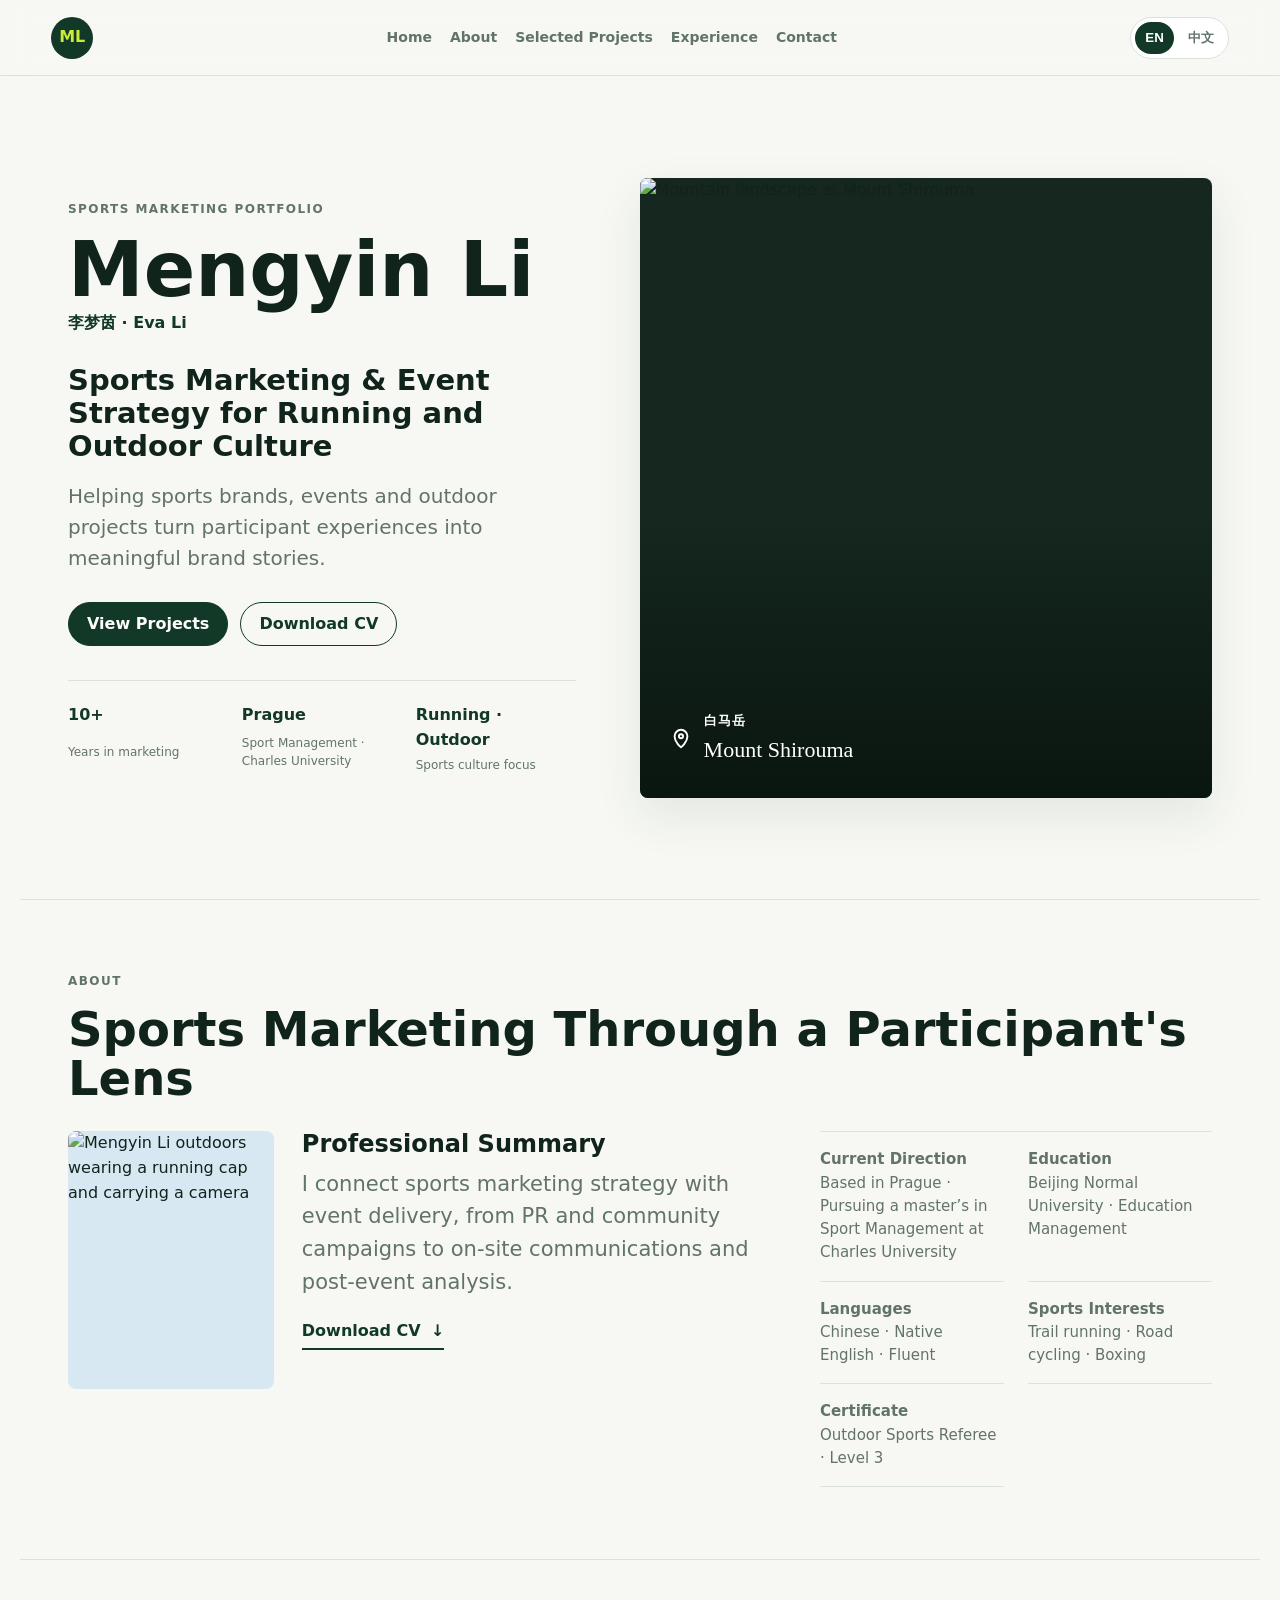
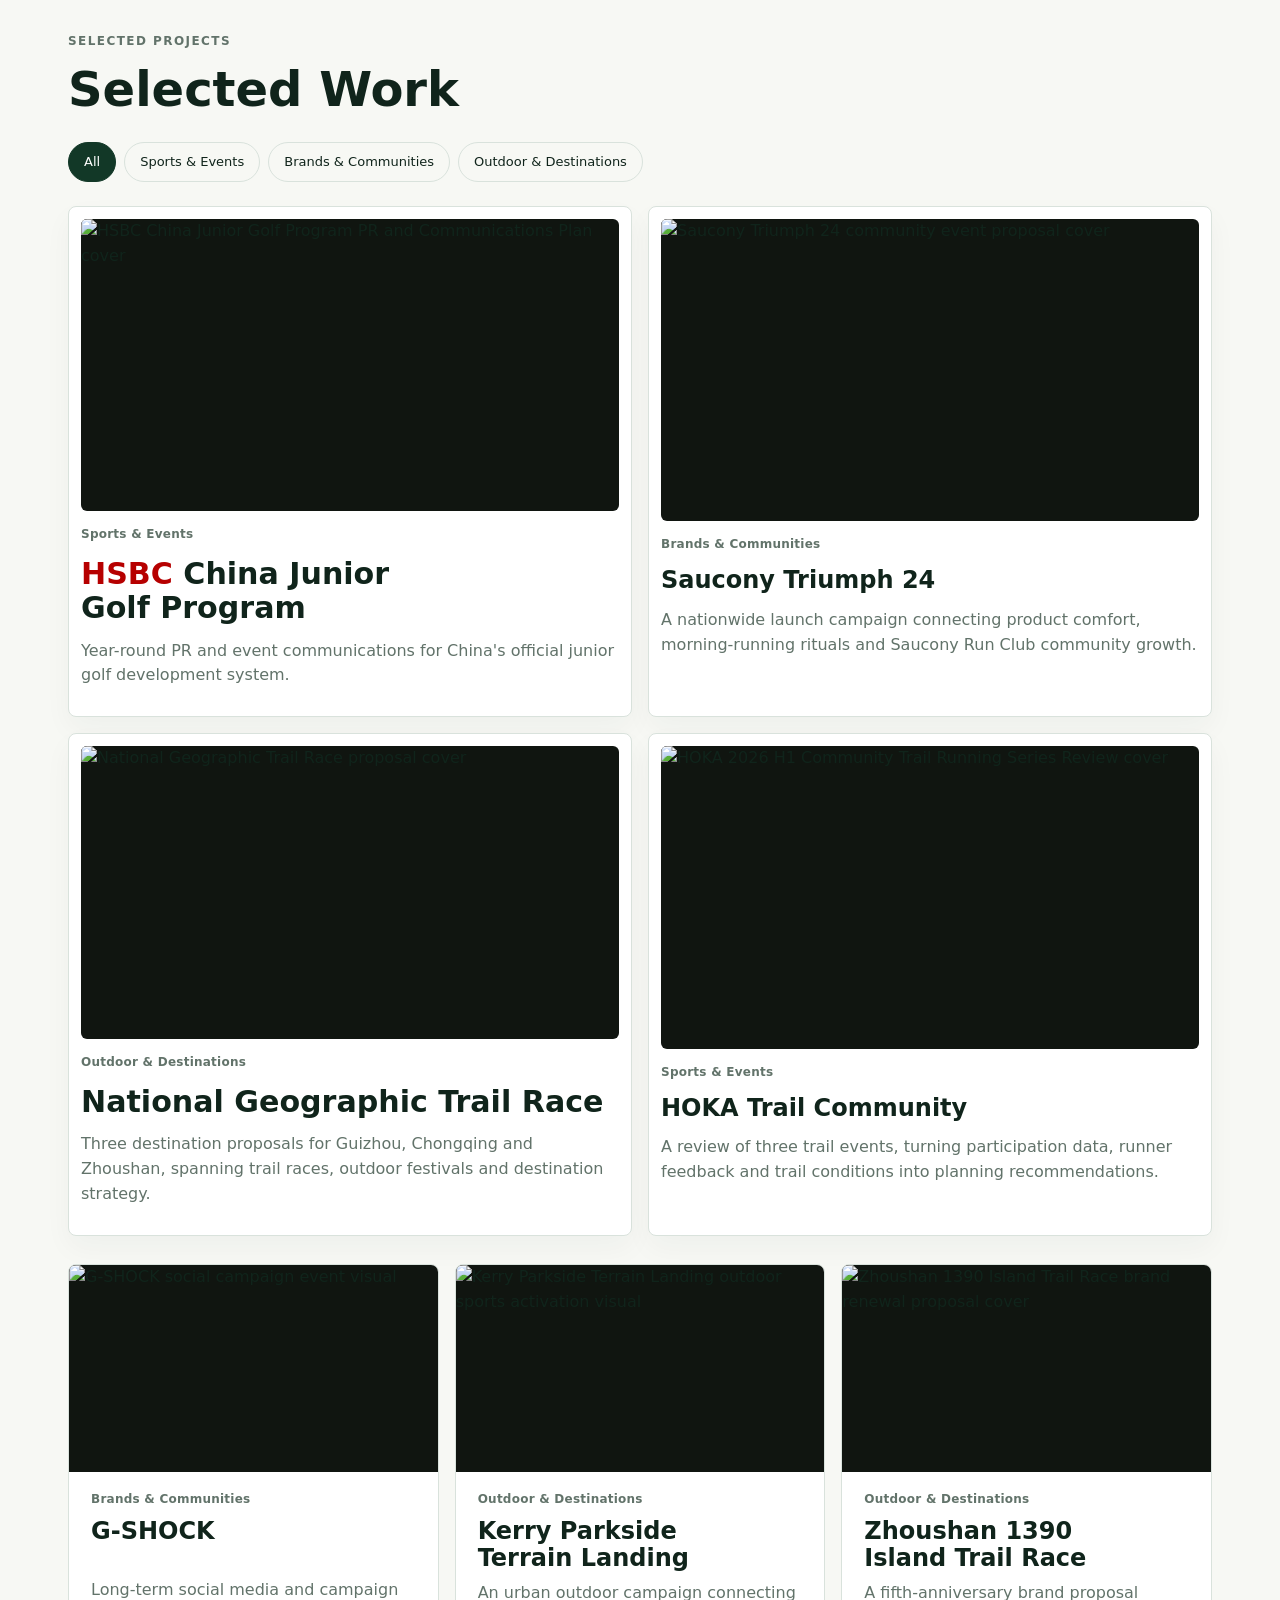
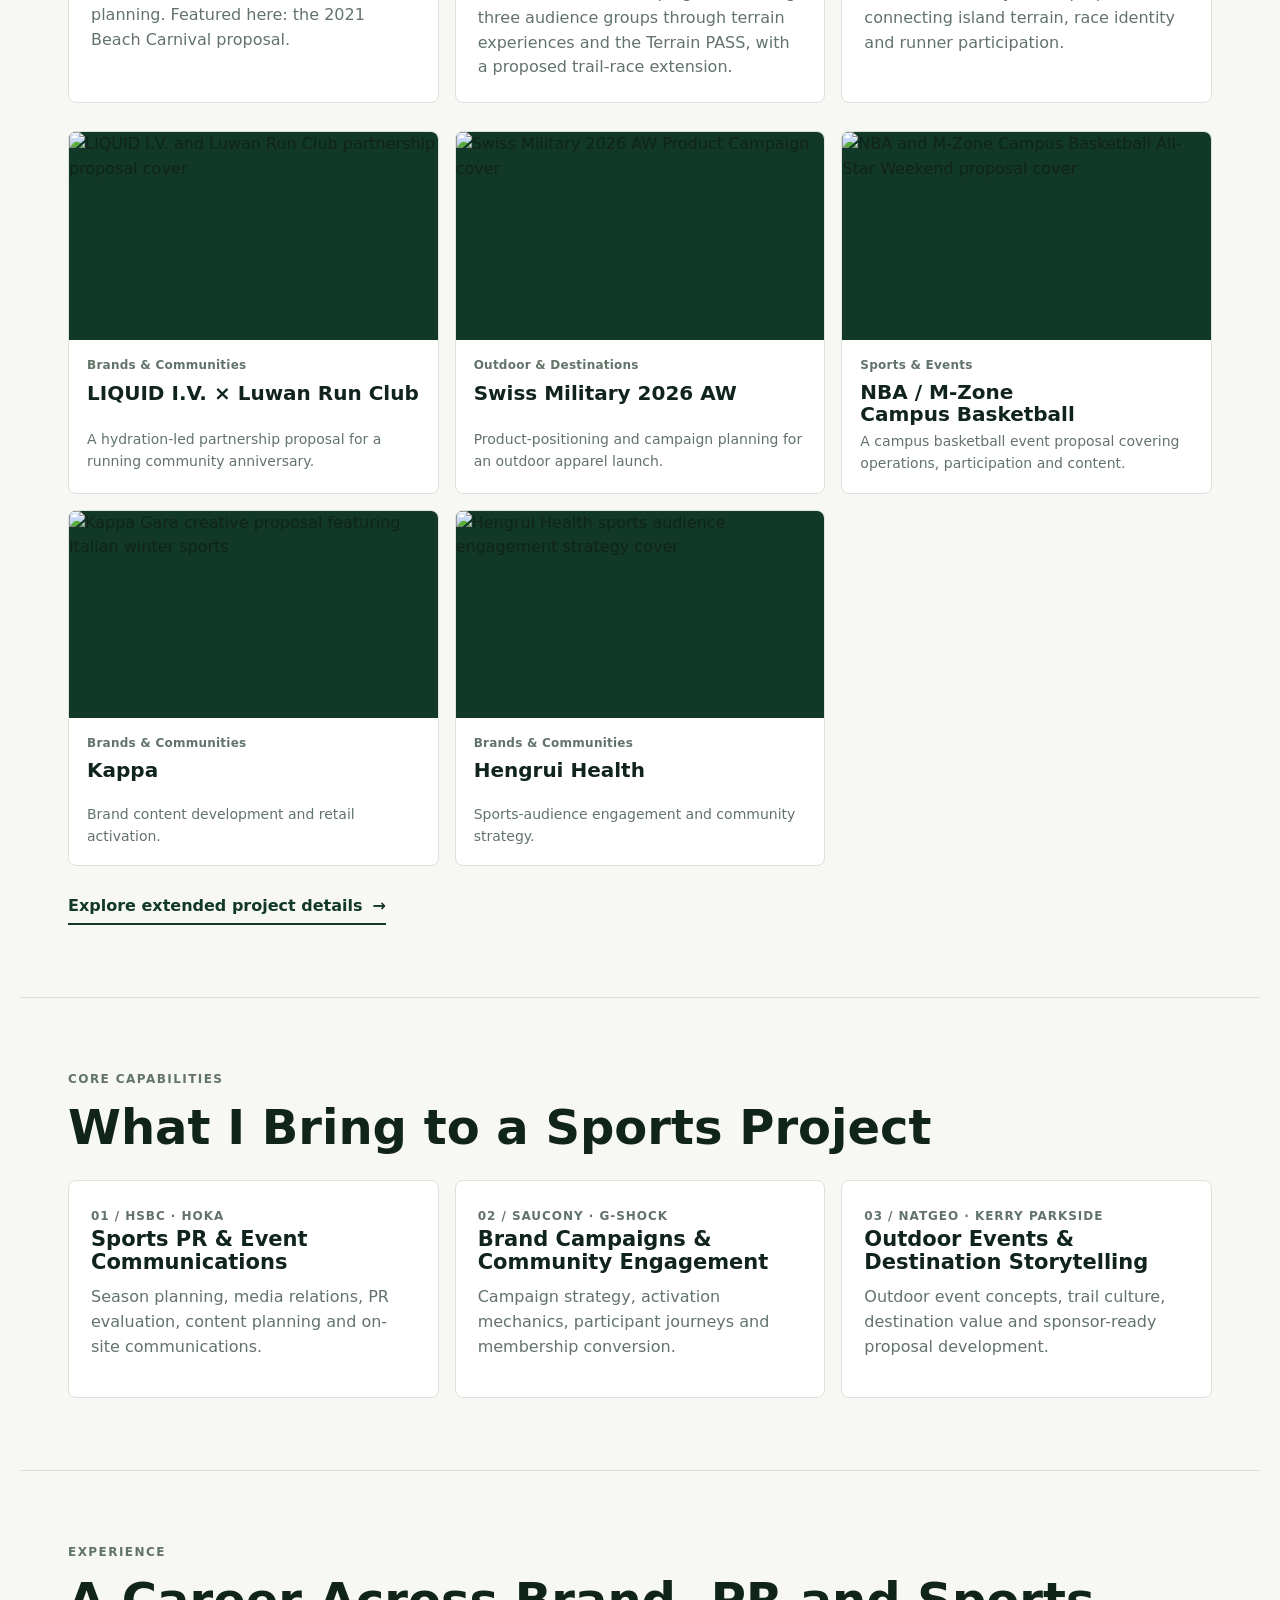
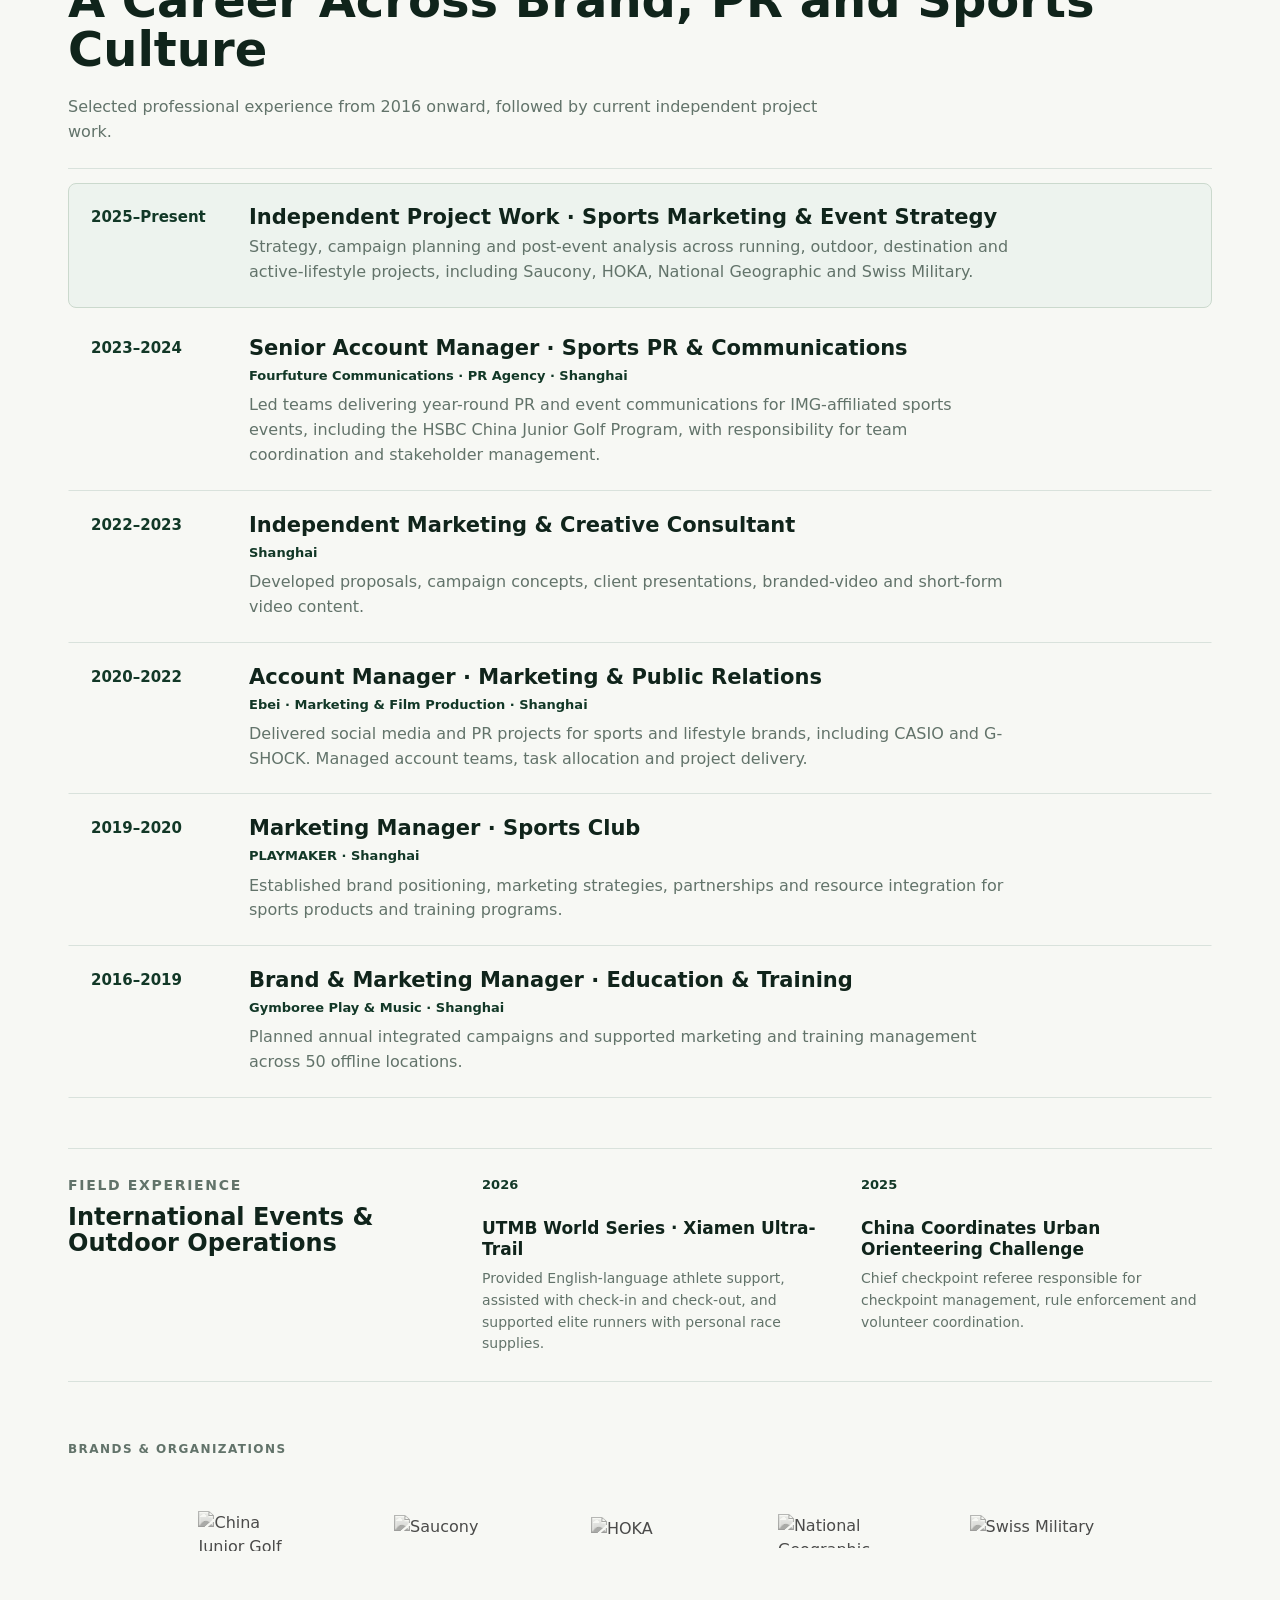
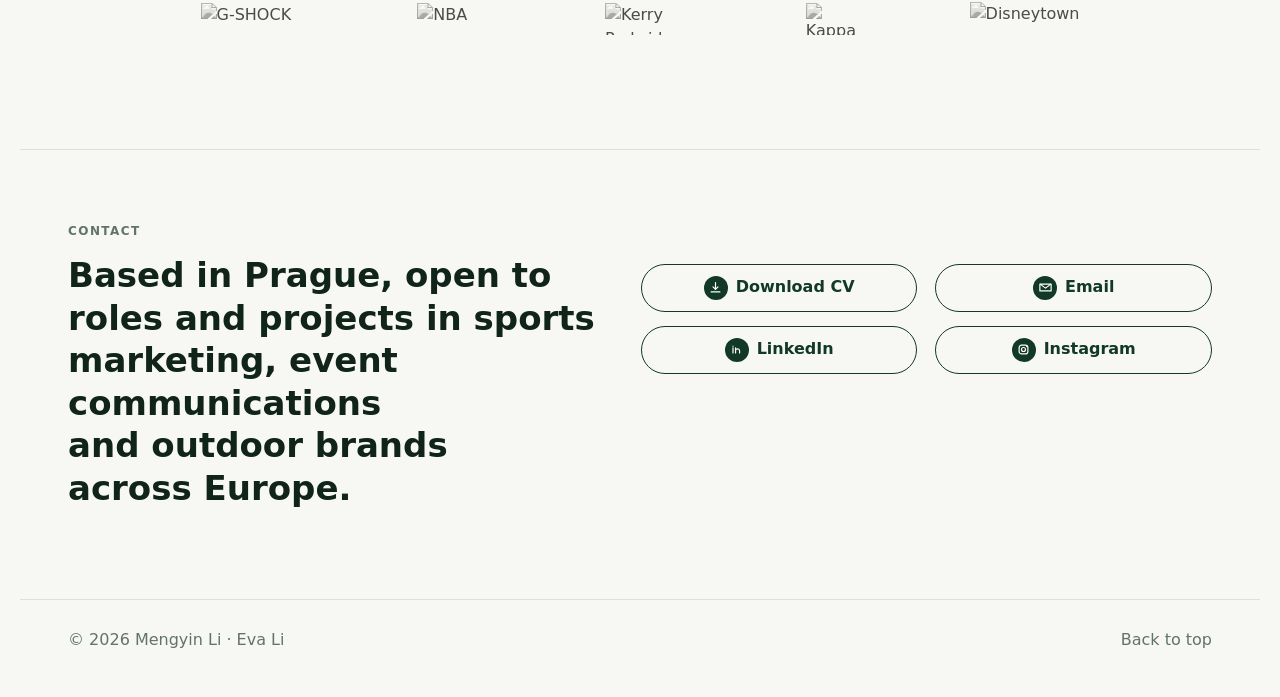
==== index.html @ e86ed414 "Unify homepage project filters and refine experience copy" ====
<!doctype html>
<html lang="en">
  <head>
    <meta charset="utf-8">
    <meta name="viewport" content="width=device-width, initial-scale=1">
    <title>Mengyin Li | Sports Marketing Portfolio</title>
    <meta name="description" content="Sports marketing and event strategy portfolio for Mengyin Li, focused on running, outdoor culture, sports PR and brand community storytelling.">
    <meta name="theme-color" content="#0e3b2c">
    <link rel="canonical" href="https://mengyin0101-coder.github.io/">
    <meta property="og:type" content="website">
    <meta property="og:title" content="Mengyin Li | Sports Marketing & Event Strategy">
    <meta property="og:description" content="Sports marketing and event strategy for running and outdoor culture.">
    <meta property="og:url" content="https://mengyin0101-coder.github.io/">
    <meta property="og:image" content="https://mengyin0101-coder.github.io/assets/images/mount-shirouma-hero.jpg">
    <meta property="og:image:alt" content="Mountain landscape from Mengyin Li's outdoor sports marketing portfolio">
    <meta name="twitter:card" content="summary_large_image">
    <meta name="twitter:title" content="Mengyin Li | Sports Marketing & Event Strategy">
    <meta name="twitter:description" content="Sports marketing and event strategy for running and outdoor culture.">
    <meta name="twitter:image" content="https://mengyin0101-coder.github.io/assets/images/mount-shirouma-hero.jpg">
    <link rel="stylesheet" href="styles.css?v=unified-projects-20261012">
  </head>
  <body>
    <header class="site-header">
      <a class="brand" href="#home" aria-label="Mengyin Li portfolio home">ML</a>
      <nav class="nav" aria-label="Primary navigation">
        <a href="#home"><span class="lang-en-only">Home</span><span class="lang-zh-only">首页</span></a>
        <a href="#about"><span class="lang-en-only">About</span><span class="lang-zh-only">关于我</span></a>
        <a href="#projects"><span class="lang-en-only">Selected Projects</span><span class="lang-zh-only">精选项目</span></a>
        <a href="#experience"><span class="lang-en-only">Experience</span><span class="lang-zh-only">职业经历</span></a>
        <a href="#contact"><span class="lang-en-only">Contact</span><span class="lang-zh-only">联系</span></a>
      </nav>
      <div class="lang-switch" aria-label="Language switch">
        <button class="lang-button is-active" type="button" data-lang="en">EN</button>
        <button class="lang-button" type="button" data-lang="zh">中文</button>
      </div>
    </header>

    <main id="home">
      <section class="hero section">
        <div class="hero-copy">
          <p class="eyebrow lang-en-only">Sports Marketing Portfolio</p>
          <p class="eyebrow lang-zh-only">体育营销作品集</p>
          <h1 class="lang-en-only">Mengyin Li</h1>
          <h1 class="lang-zh-only">李梦茵</h1>
          <p class="name-alias lang-en-only">李梦茵 · Eva Li</p>
          <p class="name-alias lang-zh-only">Eva Li</p>
          <h2 class="lang-en-only">Sports Marketing &amp; Event Strategy for Running and Outdoor Culture</h2>
          <h2 class="lang-zh-only">面向跑步与户外文化的体育营销与赛事策略</h2>
          <p class="hero-intro lang-en-only">Helping sports brands, events and outdoor projects turn participant experiences into meaningful brand stories.</p>
          <p class="hero-intro lang-zh-only">为体育品牌、赛事与户外项目，把参与体验沉淀为有共鸣的品牌故事。</p>
          <div class="hero-actions">
            <a class="button primary" href="#projects"><span class="lang-en-only">View Projects</span><span class="lang-zh-only">查看项目</span></a>
            <a class="button" href="assets/documents/Mengyin_Li_CV.pdf?v=20261012-final" download><span class="lang-en-only">Download CV</span><span class="lang-zh-only">下载 CV</span></a>
          </div>
          <div class="hero-facts" aria-label="Profile highlights">
            <span><strong>10+</strong><small class="lang-en-only">Years in marketing</small><small class="lang-zh-only">年营销传播经验</small></span>
            <span><strong class="lang-en-only">Prague</strong><strong class="lang-zh-only">布拉格</strong><small class="lang-en-only">Sport Management · Charles University</small><small class="lang-zh-only">查理大学 · 体育管理硕士在读</small></span>
            <span><strong class="lang-en-only">Running · Outdoor</strong><strong class="lang-zh-only">跑步 · 户外</strong><small class="lang-en-only">Sports culture focus</small><small class="lang-zh-only">体育文化方向</small></span>
          </div>
        </div>
        <div class="hero-visual" aria-label="Mount Shirouma outdoor landscape">
          <img fetchpriority="high" src="assets/home-optimized/mount-shirouma-hero.webp" alt="Mountain landscape at Mount Shirouma" width="812" height="742">
          <div class="visual-location">
            <span class="location-pin" aria-hidden="true"><svg viewBox="0 0 24 24"><path d="M12 21s7-5.25 7-12A7 7 0 1 0 5 9c0 6.75 7 12 7 12Z"/><circle cx="12" cy="9" r="2.25"/></svg></span>
            <div><span>白马岳</span><strong>Mount Shirouma</strong></div>
          </div>
        </div>
      </section>

      <section class="section about" id="about">
        <div class="section-heading">
          <p class="eyebrow lang-en-only">About</p>
          <p class="eyebrow lang-zh-only">关于我</p>
          <h2 class="lang-en-only">Sports Marketing Through a Participant's Lens</h2>
          <h2 class="lang-zh-only">从参与者视角理解体育营销</h2>
        </div>
        <div class="about-grid">
          <figure class="about-portrait">
            <img loading="lazy" decoding="async" src="assets/home-optimized/mengyin-li-portrait.webp" alt="Mengyin Li outdoors wearing a running cap and carrying a camera" width="600" height="900">
          </figure>
          <div class="about-summary">
            <h3 class="lang-en-only">Professional Summary</h3><h3 class="lang-zh-only">职业简介</h3>
            <p class="lang-en-only">I connect sports marketing strategy with event delivery, from PR and community campaigns to on-site communications and post-event analysis.</p>
            <p class="lang-zh-only">我长期深耕体育营销、体育公关、赛事传播与户外社群内容。工作重点是把策略思考落到真实的活动体验中，从全年传播规划、活动机制，到现场传播支持与赛后复盘。</p>
            <a class="text-link" href="assets/documents/Mengyin_Li_CV.pdf?v=20261012-final" download><span class="lang-en-only">Download CV</span><span class="lang-zh-only">下载英文 CV</span><span aria-hidden="true">↓</span></a>
          </div>
          <div class="profile-notes">
            <p><strong class="lang-en-only">Current Direction</strong><strong class="lang-zh-only">当前方向</strong><br><span class="lang-en-only">Based in Prague · Pursuing a master’s in Sport Management at Charles University</span><span class="lang-zh-only">常驻布拉格，正在查理大学攻读体育管理硕士</span></p>
            <p><strong class="lang-en-only">Education</strong><strong class="lang-zh-only">教育背景</strong><br><span class="lang-en-only">Beijing Normal University · Education Management</span><span class="lang-zh-only">北京师范大学 · 教育管理</span></p>
            <p><strong class="lang-en-only">Languages</strong><strong class="lang-zh-only">语言能力</strong><br><span class="lang-en-only">Chinese · Native<br>English · Fluent</span><span class="lang-zh-only">中文母语 · 英文流利</span></p>
            <p><strong class="lang-en-only">Sports Interests</strong><strong class="lang-zh-only">个人运动档案</strong><br><span class="lang-en-only">Trail running · Road cycling · Boxing</span><span class="lang-zh-only">越野跑 · 公路骑行 · 拳击</span></p>
            <p><strong class="lang-en-only">Certificate</strong><strong class="lang-zh-only">专业证书</strong><br><span class="lang-en-only">Outdoor Sports Referee · Level 3</span><span class="lang-zh-only">三级户外运动裁判员</span></p>
          </div>
        </div>
      </section>

      <section class="section projects" id="projects">
        <div class="section-heading">
          <p class="eyebrow lang-en-only">Selected Projects</p>
          <p class="eyebrow lang-zh-only">精选项目</p>
          <h2 class="lang-en-only">Selected Work</h2>
          <h2 class="lang-zh-only">精选案例</h2>
        </div>
        <nav class="project-filters" aria-label="Project categories"><button type="button" data-project-filter="all" aria-pressed="true"><span class="lang-en-only">All</span><span class="lang-zh-only">全部</span></button><button type="button" data-project-filter="events" aria-pressed="false"><span class="lang-en-only">Sports & Events</span><span class="lang-zh-only">体育赛事与传播</span></button><button type="button" data-project-filter="brands" aria-pressed="false"><span class="lang-en-only">Brands & Communities</span><span class="lang-zh-only">品牌活动与社群</span></button><button type="button" data-project-filter="outdoor" aria-pressed="false"><span class="lang-en-only">Outdoor & Destinations</span><span class="lang-zh-only">户外与目的地策略</span></button></nav>
<div class="project-grid">
          <a class="project-card project-featured" href="case-studies.html#hsbc" data-project-category="events">
            <img loading="lazy" decoding="async" class="project-visual" src="assets/home-optimized/hsbc-junior-golf.webp" alt="HSBC China Junior Golf Program PR and Communications Plan cover" width="1280" height="720">
            <div class="project-category"><span class="lang-en-only">Sports & Events</span><span class="lang-zh-only">体育赛事与传播</span></div>
            <h3 class="lang-en-only"><span class="hsbc-brand-name">HSBC</span> China Junior Golf Program</h3><h3 class="lang-zh-only"><span class="hsbc-brand-name">汇丰</span>青少年高尔夫发展计划</h3>
            <p class="lang-en-only">Year-round PR and event communications for China's official junior golf development system.</p>
            <p class="lang-zh-only">围绕中国官方青少年高尔夫人才培养体系的全年公关与赛事传播。</p>
          </a>
          <a class="project-card project-compact" href="case-studies.html#saucony" data-project-category="brands">
            <img loading="lazy" decoding="async" class="project-visual" src="assets/home-optimized/saucony-triumph-24.webp" alt="Saucony Triumph 24 community event proposal cover" width="1280" height="720">
            <div class="project-category"><span class="lang-en-only">Brands & Communities</span><span class="lang-zh-only">品牌活动与社群</span></div>
            <h3>Saucony Triumph 24</h3>
            <p class="lang-en-only">A nationwide launch campaign connecting product comfort, morning-running rituals and Saucony Run Club community growth.</p>
            <p class="lang-zh-only">围绕新品上市，将舒适产品利益、晨跑仪式与城市社群激活串联起来。</p>
          </a>
          <a class="project-card project-featured" href="case-studies.html#natgeo" data-project-category="outdoor">
            <img loading="lazy" decoding="async" class="project-visual" src="assets/home-optimized/natgeo-trail-race.webp" alt="National Geographic Trail Race proposal cover" width="1280" height="720">
            <div class="project-category"><span class="lang-en-only">Outdoor & Destinations</span><span class="lang-zh-only">户外与目的地策略</span></div>
            <h3><span class="lang-en-only">National Geographic Trail Race</span><span class="lang-zh-only">国家地理 · 越野赛事策划</span></h3>
            <p class="lang-en-only">Three destination proposals for Guizhou, Chongqing and Zhoushan, spanning trail races, outdoor festivals and destination strategy.</p>
            <p class="lang-zh-only">为贵州、重庆与舟山分别开发方案，涵盖越野赛事、户外生活节与目的地策略。</p>
          </a>
          <a class="project-card project-compact" href="case-studies.html#hoka" data-project-category="events">
            <img loading="lazy" decoding="async" class="project-visual" src="assets/home-optimized/hoka-trail-community.webp" alt="HOKA 2026 H1 Community Trail Running Series Review cover" width="1280" height="720">
            <div class="project-category"><span class="lang-en-only">Sports & Events</span><span class="lang-zh-only">体育赛事与传播</span></div>
            <h3>HOKA Trail Community</h3>
            <p class="lang-en-only">A review of three trail events, turning participation data, runner feedback and trail conditions into planning recommendations.</p>
            <p class="lang-zh-only">三站越野跑系列复盘，将数据、跑者反馈与真实赛道体验转化为可执行的品牌洞察。</p>
          </a>
        </div>
      <div class="snapshot-grid">
          <a class="snapshot-card" href="project-snapshots.html#gshock" data-project-category="brands">
            <img loading="lazy" decoding="async" class="snapshot-visual" src="assets/home-optimized/gshock-social-campaign.webp" alt="G-SHOCK social campaign event visual" width="1280" height="720">
            <div class="project-category"><span class="lang-en-only">Brands & Communities</span><span class="lang-zh-only">品牌活动与社群</span></div>
            <h3>G-SHOCK</h3>
            <p class="lang-en-only">Long-term social media and campaign planning. Featured here: the 2021 Beach Carnival proposal.</p>
            <p class="lang-zh-only">长期负责社媒运营与品牌活动策划；精选展示 2021 年「制燥浪潮」沙滩嘉年华方案。</p>
          </a>
          <a class="snapshot-card" href="project-snapshots.html#kerry" data-project-category="outdoor">
            <img loading="lazy" decoding="async" class="snapshot-visual" src="assets/home-optimized/kerry-parkside-terrain-landing.webp" alt="Kerry Parkside Terrain Landing outdoor sports activation visual" width="1280" height="720">
            <div class="project-category"><span class="lang-en-only">Outdoor & Destinations</span><span class="lang-zh-only">户外与目的地策略</span></div>
            <h3>Kerry Parkside Terrain Landing</h3>
            <p class="lang-en-only">An urban outdoor campaign connecting three audience groups through terrain experiences and the Terrain PASS, with a proposed trail-race extension.</p>
            <p class="lang-zh-only">以大众、专业、亲子三条路线，串联地形体验、满电 PASS 与真实越野赛事延伸的城市户外活动策划。</p>
          </a>
          <a class="snapshot-card" href="project-snapshots.html#zhoushan" data-project-category="outdoor">
            <img loading="lazy" decoding="async" class="snapshot-visual" src="assets/home-optimized/zhoushan-1390-brand-renewal.webp" alt="Zhoushan 1390 Island Trail Race brand renewal proposal cover" width="1280" height="720">
            <div class="project-category"><span class="lang-en-only">Outdoor & Destinations</span><span class="lang-zh-only">户外与目的地策略</span></div>
            <h3><span class="lang-en-only">Zhoushan 1390 Island Trail Race</span><span class="lang-zh-only">舟山 1390 海岛越野赛</span></h3>
            <p class="lang-en-only">A fifth-anniversary brand proposal connecting island terrain, race identity and runner participation.</p>
            <p class="lang-zh-only">以五周年为契机，连接海岛地形、赛事身份与更具辨识度的跑者体验。</p>
          </a>
        </div>

        <div class="snapshot-list" aria-label="Additional project list">
          <a class="snapshot-list-card" href="project-snapshots.html#liquid" data-project-category="brands">
            <div class="snapshot-list-cover"><img loading="lazy" decoding="async" src="assets/home-optimized/liquid-iv-luwan-run-club.webp" alt="LIQUID I.V. and Luwan Run Club partnership proposal cover" width="1280" height="720"></div>
            <div class="snapshot-list-content">
              <div class="project-category"><span class="lang-en-only">Brands & Communities</span><span class="lang-zh-only">品牌活动与社群</span></div>
            <h3>LIQUID I.V. × Luwan Run Club</h3>
              <p class="lang-en-only">A hydration-led partnership proposal for a running community anniversary.</p><p class="lang-zh-only">围绕跑团周年节点的补水品牌合作提案。</p>
            </div>
          </a>
          <a class="snapshot-list-card" href="project-snapshots.html#swiss" data-project-category="outdoor">
            <div class="snapshot-list-cover"><img loading="lazy" decoding="async" src="assets/home-optimized/swiss-military-2026-aw.webp" alt="Swiss Military 2026 AW Product Campaign cover" width="1280" height="720"></div>
            <div class="snapshot-list-content">
              <div class="project-category"><span class="lang-en-only">Outdoor & Destinations</span><span class="lang-zh-only">户外与目的地策略</span></div>
            <h3>Swiss Military 2026 AW</h3>
              <p class="lang-en-only">Product-positioning and campaign planning for an outdoor apparel launch.</p><p class="lang-zh-only">围绕户外服装新品的产品定位与 campaign 策划。</p>
            </div>
          </a>
          <a class="snapshot-list-card snapshot-list-card--nba" href="project-snapshots.html#nba" data-project-category="events">
            <div class="snapshot-list-cover">
              <img loading="lazy" decoding="async" src="assets/home-optimized/nba-mzone-campus.webp" alt="NBA and M-Zone Campus Basketball All-Star Weekend proposal cover" width="1280" height="720">
            </div>
            <div class="snapshot-list-content">
              <div class="project-category"><span class="lang-en-only">Sports & Events</span><span class="lang-zh-only">体育赛事与传播</span></div>
            <h3>NBA / M-Zone Campus Basketball</h3>
              <p class="lang-en-only">A campus basketball event proposal covering operations, participation and content.</p><p class="lang-zh-only">面向年轻人群的篮球 IP 活动运营方案。</p>
            </div>
          </a>
          <a class="snapshot-list-card snapshot-list-card--kappa" href="project-snapshots.html#kappa" data-project-category="brands">
            <div class="snapshot-list-cover">
              <img loading="lazy" decoding="async" src="assets/home-optimized/kappa-gara.webp" alt="Kappa Gara creative proposal featuring Italian winter sports" width="1280" height="720">
            </div>
            <div class="snapshot-list-content">
              <div class="project-category"><span class="lang-en-only">Brands & Communities</span><span class="lang-zh-only">品牌活动与社群</span></div>
            <h3>Kappa</h3>
              <p class="lang-en-only">Brand content development and retail activation.</p><p class="lang-zh-only">品牌内容与零售激活</p>
            </div>
          </a>
          <a class="snapshot-list-card snapshot-list-card--hengrui" href="project-snapshots.html#hengrui" data-project-category="brands">
            <div class="snapshot-list-cover"><img loading="lazy" decoding="async" src="assets/home-optimized/hengrui-sports-audience-strategy.webp" alt="Hengrui Health sports audience engagement strategy cover" width="1280" height="720"></div>
            <div class="snapshot-list-content">
              <div class="project-category"><span class="lang-en-only">Brands & Communities</span><span class="lang-zh-only">品牌活动与社群</span></div>
            <h3>Hengrui Health</h3>
              <p class="lang-en-only">Sports-audience engagement and community strategy.</p><p class="lang-zh-only">运动人群与社群运营策略</p>
            </div>
          </a>
        </div>
        <a class="text-link supporting-link" href="project-snapshots.html"><span class="lang-en-only">Explore extended project details</span><span class="lang-zh-only">查看延展项目详情</span><span aria-hidden="true">→</span></a>
      </section>

      <section class="section focus">
        <div class="section-heading compact-heading">
          <p class="eyebrow lang-en-only">Core Capabilities</p>
          <p class="eyebrow lang-zh-only">核心能力</p>
          <h2 class="lang-en-only">What I Bring to a Sports Project</h2>
          <h2 class="lang-zh-only">我能为体育项目贡献什么</h2>
        </div>
        <div class="focus-grid">
          <article>
            <span>01 / HSBC · HOKA</span>
            <h3 class="lang-en-only">Sports PR &amp; Event Communications</h3>
            <h3 class="lang-zh-only">体育公关与赛事传播</h3>
            <p class="lang-en-only">Season planning, media relations, PR evaluation, content planning and on-site communications.</p>
            <p class="lang-zh-only">赛季传播规划、媒体关系、传播复盘、内容策划与赛事现场传播。</p>
          </article>
          <article>
            <span>02 / SAUCONY · G-SHOCK</span>
            <h3 class="lang-en-only">Brand Campaigns &amp; Community Engagement</h3>
            <h3 class="lang-zh-only">品牌活动与社群激活</h3>
            <p class="lang-en-only">Campaign strategy, activation mechanics, participant journeys and membership conversion.</p>
            <p class="lang-zh-only">品牌活动逻辑、参与机制、用户旅程与会员转化。</p>
          </article>
          <article>
            <span>03 / NATGEO · KERRY PARKSIDE</span>
            <h3 class="lang-en-only">Outdoor Events &amp; Destination Storytelling</h3>
            <h3 class="lang-zh-only">户外活动与目的地叙事</h3>
            <p class="lang-en-only">Outdoor event concepts, trail culture, destination value and sponsor-ready proposal development.</p>
            <p class="lang-zh-only">户外活动概念、越野文化、目的地价值和赞助商提案逻辑。</p>
          </article>
        </div>
      </section>



      <section class="section experience" id="experience">
        <div class="section-heading">
          <p class="eyebrow lang-en-only">Experience</p>
          <p class="eyebrow lang-zh-only">职业经历</p>
          <h2 class="lang-en-only">A Career Across Brand, PR and Sports Culture</h2>
          <h2 class="lang-zh-only">横跨品牌、公关与体育文化的职业路径</h2>
        </div>
        <p class="timeline-note lang-en-only">Selected professional experience from 2016 onward, followed by current independent project work.</p>
        <p class="timeline-note lang-zh-only">以下为 2016 年以来的主要职业经历，以及目前持续开展的独立项目工作。</p>
        <div class="timeline">
          <article class="timeline-current"><time>2025–Present</time><div><h3 class="lang-en-only">Independent Project Work · Sports Marketing &amp; Event Strategy</h3><h3 class="lang-zh-only">独立项目 · 体育营销与赛事策略</h3><p class="lang-en-only">Strategy, campaign planning and post-event analysis across running, outdoor, destination and active-lifestyle projects, including Saucony, HOKA, National Geographic and Swiss Military.</p><p class="lang-zh-only">为跑步、户外、目的地与健康运动项目提供策略、品牌活动策划与复盘分析，合作项目包括 Saucony、HOKA、National Geographic 与 Swiss Military。</p></div></article>
          <article><time>2023–2024</time><div><h3 class="lang-en-only">Senior Account Manager · Sports PR &amp; Communications</h3><h3 class="lang-zh-only">高级客户经理 · 体育公关与传播</h3><p class="company-line">Fourfuture Communications · PR Agency · Shanghai</p><p class="lang-en-only">Led teams delivering year-round PR and event communications for IMG-affiliated sports events, including the HSBC China Junior Golf Program, with responsibility for team coordination and stakeholder management.</p><p class="lang-zh-only">带领团队统筹 IMG 相关体育赛事的全年公关与赛事传播，包括汇丰中国青少年高尔夫项目，并协调任务分工、客户、媒体及赛事合作方。</p></div></article>
          <article><time>2022–2023</time><div><h3 class="lang-en-only">Independent Marketing &amp; Creative Consultant</h3><h3 class="lang-zh-only">独立营销与创意顾问</h3><p class="company-line">Shanghai</p><p class="lang-en-only">Developed proposals, campaign concepts, client presentations, branded-video and short-form video content.</p><p class="lang-zh-only">负责提案开发、campaign 策划、客户演示及品牌视频与短视频内容制作。</p></div></article>
          <article><time>2020–2022</time><div><h3 class="lang-en-only">Account Manager · Marketing &amp; Public Relations</h3><h3 class="lang-zh-only">客户经理 · 市场营销与公共关系</h3><p class="company-line">Ebei · Marketing &amp; Film Production · Shanghai</p><p class="lang-en-only">Delivered social media and PR projects for sports and lifestyle brands, including CASIO and G-SHOCK. Managed account teams, task allocation and project delivery.</p><p class="lang-zh-only">负责 CASIO、G-SHOCK 等体育及生活方式品牌的社交媒体与公关项目；管理客户服务团队、任务分配及项目交付。</p></div></article>
          <article><time>2019–2020</time><div><h3 class="lang-en-only">Marketing Manager · Sports Club</h3><h3 class="lang-zh-only">市场经理 · 运动俱乐部</h3><p class="company-line">PLAYMAKER · Shanghai</p><p class="lang-en-only">Established brand positioning, marketing strategies, partnerships and resource integration for sports products and training programs.</p><p class="lang-zh-only">负责运动产品与培训项目的品牌定位、营销策略、合作伙伴和资源整合。</p></div></article>
          <article><time>2016–2019</time><div><h3 class="lang-en-only">Brand &amp; Marketing Manager · Education &amp; Training</h3><h3 class="lang-zh-only">品牌与市场经理 · 教育培训</h3><p class="company-line">Gymboree Play &amp; Music · Shanghai</p><p class="lang-en-only">Planned annual integrated campaigns and supported marketing and training management across 50 offline locations.</p><p class="lang-zh-only">负责年度整合营销 campaign，并为 50 家线下门店提供市场与培训管理支持。</p></div></article>
        </div>
        <div class="field-experience">
          <div class="field-heading"><p class="eyebrow lang-en-only">Field Experience</p><p class="eyebrow lang-zh-only">赛事现场经历</p><h3 class="lang-en-only">International Events &amp; Outdoor Operations</h3><h3 class="lang-zh-only">国际赛事与户外执行</h3></div>
          <article><time>2026</time><h4>UTMB World Series · Xiamen Ultra-Trail</h4><p class="lang-en-only">Provided English-language athlete support, assisted with check-in and check-out, and supported elite runners with personal race supplies.</p><p class="lang-zh-only">担任英文志愿者及运动员服务支持，协助国际运动员签到、离场及精英跑者个人补给。</p></article>
          <article><time>2025</time><h4>China Coordinates Urban Orienteering Challenge</h4><p class="lang-en-only">Chief checkpoint referee responsible for checkpoint management, rule enforcement and volunteer coordination.</p><p class="lang-zh-only">担任主检查点裁判，负责点位管理、规则执行与志愿者协调。</p></article>
        </div>
        <div class="brand-heading">
          <p class="eyebrow lang-en-only">Brands &amp; Organizations</p>
          <p class="eyebrow lang-zh-only">服务过的品牌与组织</p>
        </div>
        <div class="brand-wall" aria-label="Brand list">
          <figure class="logo-program"><img loading="lazy" decoding="async" src="assets/logos/hsbc-junior-golf.png" alt="China Junior Golf Program and HSBC" width="314" height="131"></figure>
          <figure><img loading="lazy" decoding="async" src="assets/logos/saucony.png" alt="Saucony" width="359" height="117"></figure>
          <figure class="logo-hoka"><img loading="lazy" decoding="async" src="assets/logos/hoka-transparent.png" alt="HOKA" width="743" height="212"></figure>
          <figure class="logo-wide"><img loading="lazy" decoding="async" src="assets/logos/natgeo-whitebg.png" alt="National Geographic" width="454" height="131"></figure>
          <figure><img loading="lazy" decoding="async" src="assets/logos/swiss-military.webp" alt="Swiss Military" width="2064" height="425"></figure>
          <figure><img loading="lazy" decoding="async" src="assets/logos/gshock.png" alt="G-SHOCK" width="579" height="96"></figure>
          <figure><img loading="lazy" decoding="async" src="assets/home-optimized/nba.webp" alt="NBA" width="1280" height="789"></figure>
          <figure><img loading="lazy" decoding="async" src="assets/logos/kerry-parkside-cropped.png" alt="Kerry Parkside" width="385" height="176"></figure>
          <figure><img loading="lazy" decoding="async" src="assets/logos/kappa-transparent.png" alt="Kappa" width="490" height="253"></figure>
          <figure class="logo-wide"><img loading="lazy" decoding="async" src="assets/logos/disneytown-cropped.png" alt="Disneytown" width="518" height="136"></figure>
        </div>
      </section>

      <section class="section contact" id="contact">
        <div>
          <p class="eyebrow lang-en-only">Contact</p>
          <p class="eyebrow lang-zh-only">联系</p>
          <h2 class="lang-en-only">Based in Prague, open to roles and projects in sports marketing, event communications and outdoor brands across Europe.</h2>
          <h2 class="lang-zh-only">常驻布拉格，期待欧洲体育营销、赛事传播与户外品牌领域的工作及项目合作。</h2>
        </div>
        <div class="contact-links">
          <a href="assets/documents/Mengyin_Li_CV.pdf?v=20261012-final" download aria-label="Download Mengyin Li CV">
            <span class="contact-icon" aria-hidden="true"><svg viewBox="0 0 24 24"><path d="M12 4v11m-4-4 4 4 4-4M5 19h14"/></svg></span><span class="lang-en-only">Download CV</span><span class="lang-zh-only">下载 CV</span>
          </a>
          <a href="mailto:mengyin0101@gmail.com" aria-label="Email Mengyin Li">
            <span class="contact-icon" aria-hidden="true"><svg viewBox="0 0 24 24"><path d="M3 6.5h18v11H3z"/><path d="m4 7 8 6 8-6"/></svg></span><span>Email</span>
          </a>
          <a href="https://www.linkedin.com/in/mengyin-li-729029106/" target="_blank" rel="noopener noreferrer" aria-label="Mengyin Li on LinkedIn">
            <span class="contact-icon" aria-hidden="true"><svg viewBox="0 0 24 24"><path d="M6.4 9.2v8.4M6.4 6.5v.1M10.5 17.6V9.2m0 3.7c.6-2.5 6.4-3 6.4 1v3.7"/></svg></span><span>LinkedIn</span>
          </a>
          <a href="https://www.instagram.com/evalievalievali/" target="_blank" rel="noopener noreferrer" aria-label="Eva Li on Instagram">
            <span class="contact-icon" aria-hidden="true"><svg viewBox="0 0 24 24"><rect x="5" y="5" width="14" height="14" rx="4"/><circle cx="12" cy="12" r="3.2"/><path d="M16.8 7.3h.01"/></svg></span><span>Instagram</span>
          </a>
        </div>
      </section>
    </main>

    <footer class="site-footer">
      <p>© <span id="year"></span> Mengyin Li · Eva Li</p>
      <a href="#home"><span class="lang-en-only">Back to top</span><span class="lang-zh-only">返回顶部</span></a>
    </footer>
    <script src="script.js?v=unified-projects-20261012"></script>
  </body>
</html>
---- styles.css ----
:root {
  --bg: #f7f8f4;
  --panel: #ffffff;
  --ink: #10241b;
  --muted: #62736a;
  --line: #d9e2dc;
  --green: #123827;
  --lime: #c9ec38;
  --yellow: #f5d629;
  --red: #d71920;
  --shadow: 0 18px 48px rgba(18, 56, 39, 0.09);
}

* {
  box-sizing: border-box;
}

/* Anchor navigation should land directly, without sweeping through long galleries. */
html {
  scroll-behavior: auto;
}

body {
  margin: 0;
  background: var(--bg);
  color: var(--ink);
  font-family: Inter, ui-sans-serif, system-ui, -apple-system, BlinkMacSystemFont, "Segoe UI", sans-serif;
  line-height: 1.55;
}

a {
  color: inherit;
  text-decoration: none;
}

img {
  max-width: 100%;
  height: auto;
}

.lang-zh-only {
  display: none;
}

body.is-zh .lang-en-only {
  display: none;
}

body.is-zh .lang-zh-only {
  display: revert;
}

.site-header {
  position: sticky;
  top: 0;
  z-index: 10;
  display: grid;
  grid-template-columns: auto 1fr auto;
  gap: 24px;
  align-items: center;
  min-height: 76px;
  padding: 16px clamp(18px, 4vw, 54px);
  border-bottom: 1px solid var(--line);
  background: color-mix(in srgb, var(--bg) 88%, transparent);
  backdrop-filter: blur(14px);
}

.brand {
  display: grid;
  width: 42px;
  height: 42px;
  place-items: center;
  border-radius: 50%;
  background: var(--green);
  color: var(--lime);
  font-weight: 900;
}

.nav {
  display: flex;
  gap: 18px;
  justify-content: center;
  color: var(--muted);
  font-size: 14px;
  font-weight: 760;
}

.nav a:hover {
  color: var(--green);
}

.lang-switch {
  display: flex;
  gap: 4px;
  padding: 4px;
  border: 1px solid var(--line);
  border-radius: 999px;
  background: var(--panel);
}

.lang-button {
  border: 0;
  border-radius: 999px;
  padding: 7px 10px;
  background: transparent;
  color: var(--muted);
  cursor: pointer;
  font-weight: 800;
}

.lang-button.is-active {
  background: var(--green);
  color: white;
}

.section {
  max-width: 1240px;
  margin: 0 auto;
  padding: 72px clamp(18px, 4vw, 48px);
  border-bottom: 1px solid var(--line);
}

.eyebrow {
  margin: 0 0 14px;
  color: var(--muted);
  font-size: 12px;
  font-weight: 860;
  letter-spacing: 0.12em;
  text-transform: uppercase;
}

h1,
h2,
h3,
p {
  margin-top: 0;
}

h1 {
  margin-bottom: 4px;
  font-size: 76px;
  line-height: 0.98;
  letter-spacing: 0;
}

h2 {
  margin-bottom: 18px;
  font-size: 48px;
  line-height: 1.03;
  letter-spacing: 0;
  text-wrap: pretty;
}

h3 {
  margin-bottom: 10px;
  font-size: 24px;
  line-height: 1.1;
}

p {
  color: var(--muted);
}

.hero {
  display: grid;
  grid-template-columns: minmax(0, 0.94fr) minmax(430px, 1.06fr);
  gap: 64px;
  align-items: center;
  min-height: calc(100svh - 76px);
}

.name-alias {
  margin-bottom: 28px;
  color: var(--green);
  font-weight: 820;
}

.hero h2 {
  max-width: 620px;
  font-size: 29px;
  line-height: 1.14;
  text-wrap: pretty;
}

.hero-intro {
  max-width: 590px;
  font-size: 20px;
  line-height: 1.55;
}

.hero-actions,
.contact-links {
  display: flex;
  flex-wrap: wrap;
  gap: 12px;
  margin-top: 28px;
}

.button,
.contact-links a {
  display: inline-flex;
  min-height: 44px;
  align-items: center;
  border: 1px solid var(--green);
  border-radius: 999px;
  padding: 0 18px;
  color: var(--green);
  font-weight: 840;
}

.button.primary,
.contact-links a:hover {
  background: var(--green);
  color: white;
}

.contact-icon {
  display: inline-grid;
  width: 24px;
  height: 24px;
  margin-right: 8px;
  place-items: center;
  border-radius: 50%;
  background: var(--green);
  color: white;
  font-size: 12px;
  font-weight: 900;
}

.contact-icon svg {
  width: 15px;
  height: 15px;
  fill: none;
  stroke: currentColor;
  stroke-width: 1.9;
  stroke-linecap: round;
  stroke-linejoin: round;
}

.contact-links a:hover .contact-icon {
  background: white;
  color: var(--green);
}

.hero-visual {
  position: relative;
  min-height: 620px;
  overflow: hidden;
  border-radius: 8px;
  background: #15271e;
  box-shadow: var(--shadow);
}

.hero-visual::after {
  content: "";
  position: absolute;
  inset: 0;
  background: linear-gradient(180deg, transparent 55%, rgba(4, 14, 9, 0.68));
}

.hero-visual img {
  position: absolute;
  inset: 0;
  width: 100%;
  height: 100%;
  object-fit: cover;
  object-position: center center;
}

.visual-location {
  position: absolute;
  left: 30px;
  bottom: 30px;
  display: flex;
  align-items: center;
  gap: 12px;
  color: white;
  z-index: 1;
}

.location-pin {
  display: grid;
  place-items: center;
  width: 22px;
  height: 22px;
}

.location-pin svg {
  width: 22px;
  height: 22px;
  fill: none;
  stroke: currentColor;
  stroke-width: 2.1;
  stroke-linecap: round;
  stroke-linejoin: round;
}

.visual-location div {
  display: grid;
  gap: 2px;
}

.visual-location span:not(.location-pin) {
  font-size: 13px;
  font-weight: 700;
  letter-spacing: 0.08em;
}

.visual-location strong {
  font-family: Georgia, 'Times New Roman', serif;
  font-size: 22px;
  font-weight: 500;
  letter-spacing: 0;
}

.positioning,
.contact {
  display: grid;
  grid-template-columns: 0.8fr 1fr;
  gap: 36px;
  align-items: start;
}

.contact {
  grid-template-columns: 1fr 1.08fr;
  gap: 44px;
}

.contact h2 {
  max-width: 610px;
  font-size: 34px;
  line-height: 1.25;
  text-wrap: pretty;
}

.contact .contact-links {
  display: grid;
  grid-template-columns: repeat(2, minmax(0, 1fr));
  align-content: start;
  gap: 14px 18px;
  margin-top: 42px;
}

.contact .contact-links a {
  justify-content: center;
  min-height: 48px;
  padding: 0 16px;
  white-space: nowrap;
}

.positioning p,
.about-grid p {
  font-size: 21px;
}

.hero-facts {
  display: grid;
  grid-template-columns: repeat(3, minmax(0, 1fr));
  gap: 14px;
  margin-top: 34px;
  padding-top: 22px;
  border-top: 1px solid var(--line);
}

.hero-facts span {
  display: grid;
  gap: 3px;
}

.hero-facts strong {
  color: var(--green);
  font-size: 16px;
}

.hero-facts small {
  color: var(--muted);
  font-size: 12px;
}

.section-heading {
  margin-bottom: 28px;
}

.focus-grid,
.project-grid,
.snapshot-grid,
.case-grid,
.material-grid {
  display: grid;
  grid-template-columns: repeat(3, minmax(0, 1fr));
  gap: 16px;
}

.focus-grid article,
.snapshot-grid > *,
.case-grid section {
  border: 1px solid var(--line);
  border-radius: 8px;
  padding: 22px;
  background: var(--panel);
}

.focus-grid article > span,
.snapshot-grid > .snapshot-card > span,
.project-meta,
.case-index small {
  color: var(--muted);
  font-size: 12px;
  font-weight: 860;
  letter-spacing: 0.08em;
  text-transform: uppercase;
}

.project-grid {
  grid-template-columns: repeat(12, minmax(0, 1fr));
}

.project-card {
  display: grid;
  align-content: start;
  gap: 14px;
  border: 1px solid var(--line);
  border-radius: 8px;
  padding: 12px;
  background: var(--panel);
  box-shadow: 0 12px 28px rgba(18, 56, 39, 0.04);
  transition: transform 180ms ease, box-shadow 180ms ease, border-color 180ms ease;
}

.project-featured {
  grid-column: span 8;
}

.project-compact {
  grid-column: span 4;
}

.project-featured h3 {
  font-size: clamp(26px, 2.35vw, 31px);
  line-height: 1.12;
  text-wrap: balance;
}

.focus-grid h3 {
  font-size: 21px;
  line-height: 1.12;
  text-wrap: pretty;
}

.project-featured .project-visual {
  aspect-ratio: 16 / 8.7;
  object-fit: cover;
}

.project-compact .project-visual {
  aspect-ratio: 16 / 9;
}

.project-card:hover,
.case-index a:hover {
  border-color: var(--line);
  box-shadow: 0 18px 32px rgba(18, 56, 39, 0.12);
  transform: translateY(-3px);
}

.project-visual,
.case-cover {
  display: block;
  width: 100%;
  aspect-ratio: 16 / 9;
  border-radius: 6px;
  background: #101510;
  object-fit: cover;
  object-position: center;
}

.project-card h3,
.snapshot-grid h3 {
  margin-bottom: 0;
  text-wrap: balance;
}

.snapshot-card {
  border: 1px solid var(--line);
  border-radius: 8px;
  padding: 22px;
  background: var(--panel);
  display: grid;
  align-content: start;
  gap: 10px;
  transition: box-shadow 180ms ease, transform 180ms ease;
}

.snapshot-card:hover {
  box-shadow: 0 18px 32px rgba(18, 56, 39, 0.1);
  transform: translateY(-3px);
}

.snapshot-card:focus-visible,
.snapshot-list-card:focus-visible {
  outline: 3px solid rgba(201, 236, 56, 0.7);
  outline-offset: 3px;
}

.snapshot-card p {
  margin-bottom: 0;
}

.snapshot-card h3 {
  min-height: 50px;
}

.snapshot-visual {
  display: block;
  width: calc(100% + 44px);
  max-width: none;
  aspect-ratio: 16 / 9;
  margin: -22px -22px 8px;
  border-radius: 7px 7px 0 0;
  background: #101510;
  object-fit: contain;
  object-position: center;
}

.snapshot-list {
  display: grid;
  grid-template-columns: repeat(3, minmax(0, 1fr));
  gap: 16px;
  margin-top: 34px;
}

.snapshot-list-card {
  display: flex;
  flex-direction: column;
  overflow: hidden;
  border: 1px solid var(--line);
  border-radius: 8px;
  background: var(--panel);
  transition: border-color 180ms ease, box-shadow 180ms ease, transform 180ms ease;
}

.snapshot-list-cover {
  position: relative;
  aspect-ratio: 16 / 9;
  overflow: hidden;
  background: var(--green);
}

.snapshot-list-cover img {
  display: block;
  width: 100%;
  height: 100%;
  object-fit: cover;
  transition: transform 280ms ease;
}

.snapshot-list-card--kappa img {
  object-position: center 42%;
}

.snapshot-list-content {
  display: grid;
  grid-template-rows: auto minmax(52px, auto) auto;
  flex: 1;
  padding: 16px 18px 18px;
}

.snapshot-list-card:hover {
  transform: translateY(-3px);
  border-color: var(--line);
  box-shadow: 0 14px 30px rgba(18, 48, 37, 0.12);
}

.snapshot-list-card:hover .snapshot-list-cover img {
  transform: scale(1.035);
}

.supporting-link {
  margin-top: 28px;
}

.snapshot-list-content > span {
  color: var(--muted);
  font-size: 11px;
  font-weight: 850;
  letter-spacing: 0.08em;
  text-transform: uppercase;
}

.snapshot-list h3 {
  margin: 7px 0 5px;
  font-size: 20px;
  line-height: 1.14;
  text-wrap: balance;
}

.snapshot-list p {
  margin-bottom: 0;
  font-size: 14px;
  line-height: 1.55;
}

.about-grid {
  display: grid;
  grid-template-columns: minmax(180px, 0.42fr) minmax(0, 1fr) minmax(280px, 0.8fr);
  gap: 28px;
  align-items: start;
}

.about-portrait {
  aspect-ratio: 4 / 5;
  min-width: 0;
  margin: 0;
  overflow: hidden;
  border-radius: 8px;
  background: #d7e8f3;
}

.about-portrait img {
  display: block;
  width: 100%;
  height: 100%;
  object-fit: cover;
  object-position: center 38%;
}

.supporting-divider {
  margin: 44px 0 24px;
  padding-top: 24px;
  border-top: 1px solid var(--line);
}

.supporting-divider .eyebrow {
  margin-bottom: 8px;
}

.supporting-divider > p:last-child {
  max-width: 720px;
  margin-bottom: 0;
  color: var(--muted);
}

.about-summary p {
  max-width: 620px;
}

.text-link {
  display: inline-flex;
  gap: 10px;
  align-items: center;
  padding-bottom: 4px;
  border-bottom: 2px solid var(--green);
  color: var(--green);
  font-weight: 850;
}

.profile-notes {
  display: grid;
  grid-template-columns: repeat(2, minmax(0, 1fr));
  gap: 0 24px;
  border-top: 1px solid var(--line);
}

.profile-notes p {
  margin: 0;
  padding: 16px 0;
  border-bottom: 1px solid var(--line);
  font-size: 15px;
}

.timeline {
  display: grid;
  margin-bottom: 62px;
  border-top: 1px solid var(--line);
}

.timeline-note {
  max-width: 760px;
  margin: -8px 0 24px;
}

.timeline article {
  display: grid;
  grid-template-columns: 130px minmax(0, 1fr);
  gap: 28px;
  padding: 22px;
  border: 1px solid transparent;
  border-bottom-color: var(--line);
}

.timeline .timeline-current {
  margin: 14px 0 6px;
  padding: 22px;
  border: 1px solid #cbd9cd;
  border-radius: 8px;
  background: #edf3ee;
}

.timeline time {
  color: var(--green);
  font-size: 15px;
  font-weight: 900;
}

.timeline h3 {
  margin-bottom: 6px;
  font-size: 21px;
}

.timeline p {
  max-width: 760px;
  margin-bottom: 0;
}

.timeline .company-line {
  margin-bottom: 7px;
  color: var(--green);
  font-size: 13px;
  font-weight: 820;
}

.field-experience {
  display: grid;
  grid-template-columns: 1.1fr repeat(2, minmax(0, 1fr));
  gap: 28px;
  margin: -12px 0 58px;
  padding: 26px 0;
  border-top: 1px solid var(--line);
  border-bottom: 1px solid var(--line);
}

.field-experience .eyebrow {
  margin-bottom: 7px;
}

.field-experience h3,
.field-experience h4 {
  margin-bottom: 8px;
}

.field-experience h4 {
  font-size: 17px;
  line-height: 1.25;
}

.field-experience time {
  display: block;
  margin-bottom: 7px;
  color: var(--green);
  font-size: 13px;
  font-weight: 900;
}

.field-experience p {
  margin-bottom: 0;
  font-size: 14px;
}

.brand-heading {
  margin-bottom: 12px;
}

.about-grid ul {
  margin: 0;
  border: 1px solid var(--line);
  border-radius: 8px;
  padding: 22px 22px 22px 40px;
  background: var(--panel);
  color: var(--muted);
}

.brand-wall {
  display: grid;
  grid-template-columns: repeat(5, minmax(0, 1fr));
  gap: 12px 24px;
  max-width: 960px;
  margin-inline: auto;
  padding: 20px 0;
  background: transparent;
}

.brand-wall figure {
  display: grid;
  min-width: 0;
  min-height: 76px;
  margin: 0;
  place-items: center;
  padding: 10px 8px;
}

/* A consistent visual footprint keeps wide wordmarks and tall emblems balanced. */
.brand-wall img {
  width: auto;
  max-width: min(100%, 128px);
  height: 32px;
  object-fit: contain;
  mix-blend-mode: multiply;
  filter: grayscale(1) contrast(1.12);
  opacity: 0.76;
  transition: filter 180ms ease, opacity 180ms ease, transform 180ms ease;
}

.brand-wall .logo-program img { height: 40px; }
.brand-wall .logo-hoka img { height: 28px; }
.brand-wall .logo-wide img { height: 34px; }

.brand-wall figure:hover img {
  filter: none;
  opacity: 1;
  transform: scale(1.04);
}

.case-hero h1 {
  max-width: 980px;
  font-size: clamp(44px, 4.3vw, 54px);
  line-height: 1.06;
  text-wrap: balance;
}

.case-hero-copy {
  max-width: 760px;
  font-size: 19px;
  line-height: 1.52;
}

.case-index {
  display: grid;
  grid-template-columns: repeat(4, minmax(0, 1fr));
  gap: 12px;
  padding-top: 0;
}

.case-index a {
  display: grid;
  min-height: 96px;
  align-content: center;
  gap: 5px;
  border: 1px solid var(--line);
  border-radius: 8px;
  padding: 16px;
  background: var(--panel);
  transition: border-color 180ms ease, box-shadow 180ms ease, background 180ms ease, transform 180ms ease;
}

.case-index a.is-current {
  border-color: var(--green);
  background: #eaf1eb;
  box-shadow: 0 10px 22px rgba(18, 56, 39, 0.08);
}

.case-index a.is-current small {
  color: var(--green);
}

.case-index span {
  color: var(--green);
  font-weight: 950;
}

.case-index strong {
  overflow: hidden;
  color: var(--green);
  font-size: 17px;
  line-height: 1.16;
  text-overflow: ellipsis;
  white-space: nowrap;
}

.case-study {
  display: grid;
  grid-template-columns: minmax(280px, 420px) minmax(0, 1fr);
  gap: 28px 42px;
  scroll-margin-top: 112px;
}

.case-cover {
  position: static;
  align-self: start;
  box-shadow: var(--shadow);
}

.case-header {
  align-self: center;
}

.case-header h2 {
  margin-bottom: 14px;
  font-size: clamp(30px, 3.1vw, 37px);
  line-height: 1.12;
  text-wrap: balance;
}

.case-grid {
  grid-column: 1 / -1;
  grid-template-columns: repeat(2, minmax(0, 1fr));
}

.case-grid > section:last-child:nth-child(odd) {
  grid-column: 1 / -1;
}

.case-grid ul {
  margin: 0;
  padding-left: 20px;
  color: var(--muted);
}

.case-evidence {
  grid-column: 1 / -1;
  margin-top: 20px;
  padding-top: 34px;
  border-top: 1px solid var(--line);
}

.case-next {
  grid-column: 1 / -1;
  display: flex;
  align-items: center;
  justify-content: space-between;
  gap: 20px;
  margin-top: 4px;
  padding: 18px 0 2px;
  border-top: 1px solid var(--line);
  color: var(--muted);
  font-size: 12px;
  font-weight: 850;
  letter-spacing: 0.08em;
  text-transform: uppercase;
}

.case-next a {
  display: inline-flex;
  align-items: center;
  gap: 14px;
  color: var(--green);
  letter-spacing: 0;
  text-transform: none;
}

.case-next a strong {
  font-size: 17px;
}

.case-next a > span {
  display: grid;
  width: 28px;
  height: 28px;
  place-items: center;
  border: 1px solid var(--green);
  border-radius: 50%;
  font-size: 17px;
  line-height: 1;
  transition: background 180ms ease, color 180ms ease, transform 180ms ease;
}

.case-next a:hover > span {
  background: var(--green);
  color: white;
  transform: translateX(3px);
}

.case-results {
  grid-column: 1 / -1;
  display: grid;
  grid-template-columns: minmax(190px, 0.46fr) minmax(0, 1fr) minmax(0, 1fr);
  gap: 16px;
  margin-top: 4px;
  padding: 22px;
  border: 1px solid #d4dfd5;
  border-radius: 8px;
  background: #edf3ee;
}

.case-results-heading {
  display: grid;
  align-content: start;
  gap: 7px;
}

.case-results-heading .eyebrow,
.case-results-heading h3,
.case-results-period p {
  margin: 0;
}

.case-results-heading h3 {
  color: var(--green);
  font-size: 24px;
  line-height: 1.15;
}

.case-results-period {
  padding-left: 16px;
  border-left: 1px solid #bfd0c1;
}

.case-results-period > p {
  color: var(--green);
  font-size: 12px;
  font-weight: 900;
  letter-spacing: 0.08em;
}

.case-results-metrics {
  display: grid;
  grid-template-columns: repeat(3, minmax(0, 1fr));
  gap: 10px;
  margin-top: 14px;
}

.case-results-metrics--four {
  grid-template-columns: repeat(4, minmax(0, 1fr));
}

.station-performance {
  grid-column: 1 / -1;
  display: grid;
  grid-template-columns: minmax(220px, 0.78fr) repeat(3, minmax(0, 1fr));
  gap: 12px;
  margin-top: 20px;
}

.station-performance-heading,
.station-performance article {
  border: 1px solid var(--line);
  border-radius: 8px;
  background: var(--panel);
}

.station-performance-heading {
  padding: 20px;
  background: #123827;
  color: white;
}

.station-performance-heading .eyebrow,
.station-performance-heading h3 {
  margin: 0;
}

.station-performance-heading .eyebrow {
  color: #c9ec38;
}

.station-performance-heading h3 {
  margin-top: 8px;
  font-size: 24px;
  line-height: 1.15;
}

.station-performance article {
  display: grid;
  align-content: start;
  gap: 6px;
  min-height: 202px;
  padding: 20px;
}

.station-performance .station-name {
  margin: 0 0 15px;
  color: var(--green);
  font-size: 16px;
  font-weight: 900;
}

.station-performance strong {
  color: var(--green);
  font-size: 21px;
  line-height: 1.1;
}

.station-performance article > span,
.station-performance small {
  color: var(--muted);
  font-size: 11px;
  line-height: 1.35;
}

.station-performance em {
  margin-top: 12px;
  color: #61790f;
  font-size: 18px;
  font-style: normal;
  font-weight: 900;
}

.campaign-idea {
  grid-column: 1 / -1;
  display: grid;
  grid-template-columns: minmax(230px, 0.75fr) repeat(2, minmax(0, 1fr));
  gap: 12px;
  margin-top: 22px;
}

.campaign-idea-heading,
.campaign-idea-card {
  border: 1px solid var(--line);
  border-radius: 8px;
}

.campaign-idea-heading {
  padding: 22px;
  background: #141914;
  color: white;
}

.campaign-idea-heading .eyebrow,
.campaign-idea-heading h3 {
  margin: 0;
}

.campaign-idea-heading .eyebrow {
  color: #d8f052;
}

.campaign-idea-heading h3 {
  margin-top: 9px;
  font-size: 24px;
  line-height: 1.15;
}

.campaign-idea-card {
  padding: 22px;
  background: var(--panel);
}

.campaign-idea-card > span {
  color: #647d11;
  font-size: 12px;
  font-weight: 900;
  letter-spacing: 0.1em;
}

.campaign-idea-card h4 {
  margin: 24px 0 8px;
  color: var(--green);
  font-size: 20px;
}

.campaign-idea-card p {
  margin: 0;
  color: var(--muted);
  font-size: 14px;
  line-height: 1.5;
}

.national-footprint {
  grid-column: 1 / -1;
  display: grid;
  grid-template-columns: minmax(250px, 0.65fr) minmax(0, 1.35fr);
  gap: 20px;
  margin-top: 22px;
  padding: 22px;
  border: 1px solid #d4dfd5;
  border-radius: 8px;
  background: #f4f7f3;
}

.national-footprint-heading .eyebrow,
.national-footprint-heading h3,
.national-footprint-heading p,
.national-footprint-note {
  margin: 0;
}

.national-footprint-heading h3 {
  margin-top: 8px;
  color: var(--green);
  font-size: 24px;
  line-height: 1.15;
}

.national-footprint-heading > p:last-child {
  margin-top: 12px;
  font-size: 14px;
  line-height: 1.5;
}

.city-metrics {
  display: grid;
  grid-template-columns: repeat(3, minmax(0, 1fr));
  gap: 10px;
}

.city-metrics div {
  display: grid;
  gap: 5px;
  min-height: 108px;
  padding: 14px;
  border: 1px solid #d5dfd6;
  border-radius: 6px;
  background: var(--panel);
}

.city-metrics strong {
  color: var(--green);
  font-size: 15px;
}

.city-metrics span {
  color: var(--muted);
  font-size: 11px;
  line-height: 1.35;
}

.city-metrics em {
  align-self: end;
  color: #607a10;
  font-size: 22px;
  font-style: normal;
  font-weight: 900;
}

.national-footprint-note {
  grid-column: 1 / -1;
  color: var(--muted);
  font-size: 11px;
}

.case-results-metrics div {
  display: grid;
  align-content: start;
  gap: 4px;
}

.case-results-metrics strong {
  color: var(--green);
  font-size: 26px;
  line-height: 1;
}

.case-results-metrics span {
  color: var(--muted);
  font-size: 11px;
  line-height: 1.35;
}

.proposal-framework {
  grid-column: 1 / -1;
  display: grid;
  grid-template-columns: minmax(210px, 0.65fr) repeat(3, minmax(0, 1fr));
  gap: 12px;
  margin-top: 4px;
}

.proposal-framework-heading,
.proposal-card,
.race-architecture {
  border: 1px solid var(--line);
  border-radius: 8px;
  background: var(--panel);
}

.proposal-framework-heading {
  display: grid;
  align-content: start;
  padding: 20px;
  background: var(--green);
  color: white;
}

.proposal-framework-heading .eyebrow,
.proposal-framework-heading h3 {
  margin: 0;
}

.proposal-framework-heading .eyebrow {
  color: #dce9de;
}

.proposal-framework-heading h3 {
  margin-top: 8px;
  font-size: 24px;
  line-height: 1.15;
}

.proposal-card {
  padding: 20px;
}

.proposal-card > span {
  color: var(--green);
  font-size: 12px;
  font-weight: 900;
}

.proposal-card h4 {
  margin: 24px 0 8px;
  color: var(--green);
  font-size: 19px;
}

.proposal-card p {
  margin: 0;
  color: var(--muted);
  font-size: 14px;
  line-height: 1.5;
}

.race-architecture {
  grid-column: 1 / -1;
  display: grid;
  grid-template-columns: minmax(170px, 0.45fr) repeat(3, minmax(0, 1fr));
  gap: 12px;
  margin-top: 12px;
  padding: 18px 20px;
}

.race-architecture > p {
  margin: 0;
  align-self: center;
}

.race-architecture > div {
  display: grid;
  gap: 5px;
  padding-left: 14px;
  border-left: 1px solid var(--line);
}

.race-architecture strong {
  color: var(--green);
  font-size: 22px;
}

.race-architecture span {
  color: var(--muted);
  font-size: 12px;
  line-height: 1.35;
}

.evidence-heading {
  display: grid;
  grid-template-columns: minmax(160px, 0.35fr) minmax(0, 1fr);
  gap: 20px;
  align-items: end;
  margin-bottom: 24px;
}

.evidence-heading .eyebrow,
.evidence-heading h3 {
  margin-bottom: 0;
}

.evidence-heading h3 {
  font-size: 34px;
}

.evidence-grid {
  display: grid;
  grid-template-columns: repeat(2, minmax(0, 1fr));
  gap: 26px 20px;
}

.evidence-grid figure {
  min-width: 0;
  margin: 0;
}

.evidence-grid img {
  display: block;
  width: 100%;
  aspect-ratio: 16 / 9;
  border-radius: 6px;
  background: #101510;
  object-fit: contain;
}

.evidence-grid figure > img {
  cursor: zoom-in;
  transition: filter 180ms ease, transform 180ms ease;
}

.evidence-grid figure:hover > img {
  filter: brightness(0.96);
  transform: translateY(-2px);
}

.evidence-grid figcaption {
  margin-top: 9px;
  color: var(--muted);
  font-size: 13px;
  line-height: 1.45;
}

.evidence-grid .media-wide {
  grid-column: 1 / -1;
}

.hoka-gallery {
  display: grid;
  grid-template-columns: 1.16fr repeat(3, minmax(0, 0.72fr));
  gap: 12px;
}

.hoka-gallery figure {
  min-width: 0;
  margin: 0;
}

.hoka-gallery img {
  display: block;
  width: 100%;
  height: 350px;
  min-height: 0;
  border-radius: 6px;
  object-fit: cover;
  cursor: zoom-in;
  transition: filter 180ms ease, transform 180ms ease;
}

.hoka-gallery figure:hover img {
  filter: brightness(0.96);
  transform: translateY(-2px);
}

.hoka-gallery figcaption {
  margin-top: 8px;
  color: var(--muted);
  font-size: 13px;
  line-height: 1.45;
}

.hoka-gallery-primary {
  grid-row: span 1;
}

.hsbc-proof-grid {
  display: grid;
  grid-template-columns: repeat(4, minmax(0, 1fr));
  gap: 12px;
}

.hsbc-proof-grid article {
  min-height: 224px;
  padding: 20px;
  border: 1px solid var(--line);
  border-radius: 8px;
  background: var(--panel);
}

.hsbc-proof-grid article > span {
  color: var(--red);
  font-size: 12px;
  font-weight: 900;
}

.hsbc-proof-grid h4 {
  margin: 30px 0 10px;
  color: var(--green);
  font-size: 19px;
  line-height: 1.18;
}

.hsbc-proof-grid p {
  margin-bottom: 0;
  font-size: 14px;
  line-height: 1.55;
}

.hsbc-proof-results {
  background: #f9eeee !important;
}

.hsbc-proof-results h4 {
  margin-top: 16px;
}

.hsbc-proof-results p + p {
  margin-top: 12px;
}

.hsbc-proof-results strong {
  display: block;
  color: var(--red);
  font-size: 12px;
  letter-spacing: 0.06em;
}

.photo-pair {
  display: grid;
  grid-template-columns: repeat(2, minmax(0, 1fr));
  gap: 8px;
  height: clamp(300px, 42vw, 520px);
  overflow: hidden;
  border-radius: 6px;
  background: #101510;
}

.photo-pair img {
  height: 100%;
  aspect-ratio: auto;
  border-radius: 0;
  object-fit: cover;
}

.photo-pair img {
  cursor: zoom-in;
}

.image-lightbox {
  width: min(94vw, 1500px);
  max-width: none;
  max-height: 94vh;
  margin: auto;
  border: 0;
  border-radius: 8px;
  padding: 42px 18px 16px;
  background: #0d1712;
  color: white;
  box-shadow: 0 26px 80px rgba(0, 0, 0, 0.35);
}

.image-lightbox::backdrop {
  background: rgba(5, 12, 8, 0.82);
  backdrop-filter: blur(4px);
}

.image-lightbox img {
  display: block;
  width: 100%;
  max-height: 78vh;
  margin: 0 auto;
  object-fit: contain;
}

.image-lightbox p {
  margin: 12px 4px 0;
  color: rgba(255, 255, 255, 0.74);
  font-size: 13px;
}

.lightbox-close {
  position: absolute;
  top: 8px;
  right: 10px;
  display: grid;
  width: 32px;
  height: 32px;
  place-items: center;
  border: 0;
  border-radius: 50%;
  background: transparent;
  color: white;
  cursor: pointer;
  font-size: 27px;
  line-height: 1;
}

.lightbox-close:hover {
  background: rgba(255, 255, 255, 0.12);
}

.site-footer {
  display: flex;
  justify-content: space-between;
  gap: 20px;
  max-width: 1240px;
  margin: 0 auto;
  padding: 28px clamp(18px, 4vw, 48px);
  color: var(--muted);
}

/* Supporting-project detail pages use the same restrained editorial system as the core cases. */
.snapshot-hero {
  padding-bottom: 48px;
}

.snapshot-hero h1 {
  max-width: 980px;
  font-size: clamp(44px, 5vw, 68px);
  line-height: 1.02;
}

.snapshot-index {
  position: sticky;
  top: 76px;
  z-index: 8;
  display: flex;
  gap: 8px;
  max-width: 1240px;
  margin: 0 auto;
  padding: 12px clamp(18px, 4vw, 48px);
  overflow-x: auto;
  border-bottom: 1px solid var(--line);
  background: color-mix(in srgb, var(--bg) 92%, transparent);
  backdrop-filter: blur(12px);
  scrollbar-width: none;
}

.snapshot-index::-webkit-scrollbar {
  display: none;
}

.snapshot-index a {
  flex: 0 0 auto;
  padding: 8px 12px;
  border: 1px solid var(--line);
  border-radius: 999px;
  background: var(--panel);
  color: var(--green);
  font-size: 12px;
  font-weight: 820;
}

.snapshot-index a:hover,
.snapshot-index a:focus-visible,
.snapshot-index a.is-current {
  border-color: var(--green);
  background: var(--green);
  color: white;
  outline: none;
}

.snapshot-study {
  display: grid;
  grid-template-columns: minmax(280px, 0.74fr) minmax(0, 1.26fr);
  gap: 26px 42px;
  scroll-margin-top: 132px;
}

.snapshot-study-header {
  align-self: center;
}

.snapshot-study--extended {
  position: relative;
}

.snapshot-study--extended::before {
  position: absolute;
  top: 72px;
  bottom: 72px;
  left: 0;
  width: 3px;
  border-radius: 3px;
  background: var(--green);
  content: "";
}

.snapshot-study--extended .snapshot-study-header {
  padding-left: 18px;
}

.snapshot-tier {
  margin: -3px 0 14px;
  color: var(--green);
  font-size: 12px;
  font-weight: 820;
  line-height: 1.3;
}

.snapshot-study-header h2 {
  margin-bottom: 14px;
  font-size: clamp(30px, 3vw, 42px);
  line-height: 1.08;
  text-wrap: balance;
}

.snapshot-study-cover {
  display: block;
  width: 100%;
  aspect-ratio: 16 / 9;
  border-radius: 8px;
  background: #101510;
  box-shadow: var(--shadow);
  object-fit: contain;
}

.snapshot-detail-grid {
  grid-column: 1 / -1;
  display: grid;
  grid-template-columns: repeat(3, minmax(0, 1fr));
  gap: 14px;
}

.snapshot-detail-grid section {
  padding: 20px;
  border: 1px solid var(--line);
  border-radius: 8px;
  background: var(--panel);
}

.snapshot-detail-grid h3 {
  font-size: 19px;
}

.snapshot-detail-grid p {
  margin-bottom: 0;
  font-size: 14px;
}

.snapshot-evidence {
  grid-column: 1 / -1;
  padding-top: 30px;
  border-top: 1px solid var(--line);
}

.snapshot-evidence-grid {
  display: grid;
  grid-template-columns: repeat(3, minmax(0, 1fr));
  gap: 14px;
}

.snapshot-evidence-grid--two {
  grid-template-columns: repeat(2, minmax(0, 1fr));
}

/* Original proposal pages remain uncropped and open in the shared lightbox. */
.terrain-deck-grid { grid-template-columns: repeat(2, minmax(0, 1fr)); gap: 24px; }
.terrain-deck-evidence h3 { font-size: 25px; margin-bottom: 12px; }
.terrain-deck-evidence .terrain-deck-grid img { aspect-ratio: auto; height: auto; object-fit: contain; background: white; }
.terrain-deck-evidence .terrain-deck-grid figcaption { padding: 18px 20px; font-size: 14px; line-height: 1.65; }
.terrain-deck-note { margin: 20px 0 0; color: var(--muted); font-size: 12px; }
@media (max-width: 760px) { .terrain-deck-grid { grid-template-columns: 1fr; } }

.snapshot-evidence figure {
  min-width: 0;
  margin: 0;
  overflow: hidden;
  border: 1px solid var(--line);
  border-radius: 8px;
  background: var(--panel);
}

.snapshot-evidence img {
  display: block;
  width: 100%;
  height: auto;
  aspect-ratio: auto;
  cursor: zoom-in;
  object-fit: contain;
}

.snapshot-evidence figcaption {
  padding: 12px 14px 14px;
  color: var(--muted);
  font-size: 13px;
  line-height: 1.45;
}

@media (max-width: 980px) {
  .site-header {
    grid-template-columns: auto minmax(0, 1fr);
    gap: 12px 24px;
  }

  .lang-switch {
    justify-self: end;
  }

  .nav a {
    flex: 0 0 auto;
    white-space: nowrap;
  }

  .hero,
  .positioning,
  .about-grid,
  .contact,
  .case-study,
  .snapshot-study {
    grid-template-columns: 1fr;
  }

  .nav {
    grid-column: 1 / -1;
    order: 3;
    justify-content: flex-start;
    overflow-x: auto;
  }

  .project-grid,
  .focus-grid,
  .snapshot-grid,
  .snapshot-detail-grid,
  .snapshot-evidence-grid,
  .case-index,
  .case-grid,
  .evidence-grid,
  .evidence-heading {
    grid-template-columns: 1fr;
  }

  .evidence-grid .media-wide {
    grid-column: auto;
  }

  .case-results {
    grid-template-columns: 1fr;
  }

  .proposal-framework,
  .race-architecture,
  .campaign-idea,
  .national-footprint,
  .hsbc-proof-grid,
  .station-performance {
    grid-template-columns: 1fr;
  }

  .hoka-gallery {
    grid-template-columns: repeat(2, minmax(0, 1fr));
  }

  .hoka-gallery-primary {
    grid-column: 1 / -1;
  }

  .hoka-gallery-primary img {
    min-height: 460px;
  }

  .national-footprint-note {
    grid-column: auto;
  }

  .case-results-period {
    padding: 16px 0 0;
    border-top: 1px solid #bfd0c1;
    border-left: 0;
  }

  .race-architecture > div {
    padding: 14px 0 0;
    border-top: 1px solid var(--line);
    border-left: 0;
  }

  .brand-wall {
    grid-template-columns: repeat(2, minmax(0, 1fr));
  }

  .project-featured,
  .project-compact {
    grid-column: auto;
  }

  .snapshot-list {
    grid-template-columns: 1fr;
  }

  .field-experience {
    grid-template-columns: 1fr;
  }

  .case-cover,
  .case-grid {
    position: static;
    grid-column: auto;
  }

  .case-next {
    grid-column: 1 / -1;
  }

  .snapshot-study-cover {
    grid-row: 1;
  }
}

@media (max-width: 620px) {
  .section {
    padding-top: 54px;
    padding-bottom: 54px;
  }

  .site-header {
    gap: 8px 12px;
    min-height: 0;
    padding: 8px 18px 7px;
  }

  .brand {
    width: 34px;
    height: 34px;
    font-size: 11px;
  }

  .nav {
    width: 100%;
    justify-content: space-between;
    gap: 8px;
    padding-bottom: 1px;
    font-size: 10px;
    line-height: 1;
    white-space: nowrap;
    -webkit-overflow-scrolling: touch;
  }

  .lang-switch {
    justify-self: end;
    padding: 3px;
  }

  .lang-button {
    padding: 6px 9px;
    font-size: 11px;
  }

  .hero {
    min-height: auto;
  }

  .hero-visual {
    min-height: 440px;
  }

  .visual-location {
    left: 22px;
    bottom: 22px;
  }

  .visual-location strong {
    font-size: 19px;
  }

  h1 {
    font-size: 52px;
  }

  h2 {
    font-size: 34px;
  }

  .hero h2 {
    font-size: 24px;
  }

  .contact h2 {
    font-size: 26px;
  }

  .contact .contact-links {
    grid-template-columns: 1fr;
    margin-top: 28px;
  }

  .contact .contact-links a:first-child {
    grid-column: auto;
  }

  .case-results-metrics--four {
    grid-template-columns: repeat(2, minmax(0, 1fr));
  }

  .city-metrics {
    grid-template-columns: repeat(2, minmax(0, 1fr));
  }

  .national-footprint-note {
    grid-column: auto;
  }

  .case-header h2 {
    font-size: 31px;
    line-height: 1.12;
  }

  .case-next {
    align-items: flex-start;
    flex-direction: column;
    gap: 10px;
  }

  .case-next a strong {
    font-size: 16px;
  }

  .case-hero h1 {
    font-size: 36px;
    line-height: 1.08;
  }

  .snapshot-hero {
    padding-top: 44px;
    padding-bottom: 42px;
  }

  .snapshot-hero h1 {
    font-size: 36px;
    line-height: 1.06;
    text-wrap: balance;
  }

  .hoka-gallery {
    grid-template-columns: 1fr;
  }

  .hoka-gallery-primary {
    grid-column: auto;
  }

  .hoka-gallery img,
  .hoka-gallery-primary img {
    min-height: 380px;
  }

  .evidence-heading h3 {
    font-size: 28px;
  }

  .project-featured h3 {
    font-size: 27px;
  }

  .hero-facts,
  .profile-notes {
    grid-template-columns: 1fr;
  }

  .timeline article {
    grid-template-columns: 1fr;
    gap: 8px;
  }

  .brand-wall {
    grid-template-columns: repeat(2, minmax(0, 1fr));
  }

  .about-portrait {
    width: min(72vw, 280px);
  }

  .snapshot-index {
    top: 64px;
    padding: 10px 18px;
  }

  .snapshot-index a {
    padding: 7px 10px;
    font-size: 11px;
  }

  .snapshot-study {
    gap: 20px;
    scroll-margin-top: 122px;
  }

  .snapshot-study-header h2 {
    font-size: 30px;
    line-height: 1.1;
  }

  .snapshot-study-cover {
    border-radius: 6px;
  }

  .snapshot-detail-grid section {
    padding: 18px;
  }

  .snapshot-evidence-grid,
  .snapshot-evidence-grid--two {
    grid-template-columns: 1fr;
  }

  .snapshot-evidence img {
    aspect-ratio: auto;
  }

}

/* Chinese text needs room for full-height glyphs and natural punctuation wrapping. */
body.is-zh {
  font-family: Inter, -apple-system, BlinkMacSystemFont, "PingFang SC", "Microsoft YaHei", "Noto Sans CJK SC", sans-serif;
  line-break: strict;
  word-break: normal;
}

body.is-zh :is(h1, h2, h3, h4) {
  line-height: 1.35;
  text-wrap: pretty;
}

body.is-zh :is(p, li, figcaption) {
  line-height: 1.75;
}

body.is-zh .eyebrow {
  letter-spacing: 0.06em;
}

body.is-zh .case-index strong {
  white-space: normal;
  overflow-wrap: anywhere;
  line-height: 1.4;
}

body.is-zh .snapshot-card h3 {
  min-height: 2.7em;
}

/* Keep the project navigation below the actual header in either language. */
.snapshot-index {
  top: var(--site-header-height, 76px);
}

.case-study {
  scroll-margin-top: calc(var(--site-header-height, 76px) + 24px);
}

.snapshot-study {
  scroll-margin-top: calc(var(--site-header-height, 76px) + 76px);
}

/* Compact Chinese hierarchy; mixed Latin brand names wrap at word boundaries. */
body.is-zh :is(.project-card, .snapshot-card, .snapshot-list-content, .case-header, .snapshot-study-header) {
  min-width: 0;
}
body.is-zh :is(h1, h2, h3, h4) {
  text-wrap: wrap;
  overflow-wrap: break-word;
  letter-spacing: 0;
}
body.is-zh .section-heading h2 { font-size: clamp(28px, 3.2vw, 40px); }
body.is-zh :is(.project-card, .snapshot-card) h3 { font-size: 24px; line-height: 1.45; }
body.is-zh .snapshot-list h3 { font-size: 20px; line-height: 1.45; }
body.is-zh .case-index strong { overflow-wrap: normal; }
body.is-zh :is(.case-header, .snapshot-study-header) h2 { font-size: clamp(26px, 3vw, 34px); line-height: 1.45; }
@media (max-width: 620px) {
  body.is-zh h1 { font-size: 44px; }
  body.is-zh :is(.case-hero, .snapshot-hero) h1 { font-size: 30px; }
  body.is-zh .hero h2 { font-size: 22px; line-height: 1.5; }
  body.is-zh .section-heading h2 { font-size: 28px; line-height: 1.45; }
  body.is-zh :is(.project-card, .snapshot-card) h3 { font-size: 22px; }
  body.is-zh :is(.focus-grid, .timeline, .case-grid, .snapshot-detail-grid) h3 { font-size: 20px; line-height: 1.5; }
  body.is-zh :is(.evidence-heading, .terrain-deck-evidence) h3 { font-size: 24px; line-height: 1.5; }
  body.is-zh :is(.hero-intro, .about-summary p) { font-size: 17px; }
  body.is-zh .contact h2 { font-size: 22px; line-height: 1.55; }
  body.is-zh .nav { font-size: 12px; line-height: 1.4; }
}

/* Keep the Chinese hero introduction on one line on wide desktop screens. */
@media (min-width: 1200px) {
  .hero-copy { container-type: inline-size; }
  body.is-zh .hero-intro {
    max-width: none;
    font-size: min(16px, 2.6cqi);
    white-space: nowrap;
  }
}

@media (min-width: 1200px) {
  body.is-zh .hero h2 {
    max-width: none;
    font-size: min(29px, 4.1cqi);
    white-space: nowrap;
  }
}

/* Give the one-line Chinese introduction enough space without tiny type. */
@media (min-width: 1200px) {
  body.is-zh .hero {
    grid-template-columns: minmax(0, 1.4fr) minmax(0, 1fr);
    gap: 32px;
  }
  body.is-zh .hero h2 { font-size: min(27px, 4.8cqi); }
  body.is-zh .hero-intro { font-size: min(16px, 2.85cqi); }
}
@media (max-width: 980px) {
  .hoka-gallery img,
  .hoka-gallery-primary img {
    height: auto;
    min-height: 0;
    object-fit: contain;
  }
}

/* Project-scoped image browsing with touch-sized controls. */
body.lightbox-open { overflow: hidden; }
.image-lightbox img { height: auto; max-height: 64vh; }
.lightbox-navigation {
  display: grid;
  grid-template-columns: 1fr auto 1fr;
  align-items: center;
  gap: 12px;
  margin-top: 14px;
}
.lightbox-navigation button {
  min-height: 44px;
  border: 1px solid #63736a;
  border-radius: 6px;
  padding: 8px 14px;
  background: transparent;
  color: white;
  font: inherit;
  font-size: 14px;
  cursor: pointer;
}
.lightbox-prev { justify-self: start; }
.lightbox-next { justify-self: end; }
.lightbox-count { color: #d9e2dc; font-size: 13px; font-variant-numeric: tabular-nums; }
.lightbox-navigation button:hover { background: #234331; }
.lightbox-navigation button:disabled { opacity: .4; cursor: default; }
.image-lightbox button:focus-visible { outline: 2px solid var(--lime); outline-offset: 3px; }
.lightbox-close { width: 44px; height: 44px; top: 0; }
@media (max-width: 620px) {
  .image-lightbox { padding: 48px 12px 16px; }
  .image-lightbox img { height: auto; max-height: 48vh; }
}

/* Mobile project navigation stays below the main header. */
@media (max-width: 980px) {
  .case-index {
    position: sticky;
    top: var(--site-header-height, 76px);
    z-index: 8;
    display: flex;
    gap: 8px;
    padding: 10px 18px;
    overflow-x: auto;
    background: var(--bg);
    scrollbar-width: thin;
    overscroll-behavior-x: contain;
  }
  .case-index a {
    display: flex;
    flex: 0 0 auto;
    gap: 7px;
    min-height: 44px;
    padding: 8px 12px;
    align-items: center;
    transform: none;
  }
  .case-index a > span { font-size: 11px; }
  .case-index a strong,
  body.is-zh .case-index a strong {
    font-size: 13px;
    line-height: 1.4;
    white-space: nowrap;
  }
  .case-index a small { display: none !important; }
  .case-study {
    scroll-margin-top: calc(var(--site-header-height, 76px) + var(--case-index-height, 65px) + 20px);
  }
  .hero { gap: 28px; }
  .hero-visual { min-height: 280px; }
}
.image-lightbox img { touch-action: pan-y pinch-zoom; user-select: none; -webkit-user-drag: none; }
@media (prefers-reduced-motion: reduce) { html { scroll-behavior: auto; } }

/* Project galleries: consistent paired thumbnails; click to inspect full slides. */
.project-gallery:is(.evidence-grid, .hoka-gallery, .snapshot-evidence-grid) {
  display: grid;
  grid-template-columns: repeat(2, minmax(0, 1fr));
  gap: 28px 20px;
  align-items: stretch;
}
.project-gallery > figure {
  min-width: 0;
  margin: 0;
  grid-column: auto;
  grid-row: auto;
}
.project-gallery > figure.gallery-wide { grid-column: auto; }
.project-gallery > figure > img {
  display: block;
  width: 100%;
  height: auto;
  min-height: 0;
  aspect-ratio: 16 / 9;
  object-fit: contain;
  background: var(--panel);
}
/* Keep the full portrait photographs visible in equal-height frames. */
.hoka-gallery.project-gallery > figure:not(.gallery-wide) > img {
  aspect-ratio: 4 / 3;
}
.project-gallery > figure > figcaption,
.terrain-deck-evidence .project-gallery > figure > figcaption {
  font-size: 13px;
  line-height: 1.55;
}
.snapshot-evidence .project-gallery > figure > figcaption {
  padding: 12px 14px 14px;
}
@media (max-width: 760px) {
  .project-gallery:is(.evidence-grid, .hoka-gallery, .snapshot-evidence-grid) {
    grid-template-columns: minmax(0, 1fr);
    gap: 22px;
  }
  .project-gallery > figure.gallery-wide { grid-column: auto; }
  .hoka-gallery.project-gallery > figure:not(.gallery-wide) > img {
    aspect-ratio: auto;
  }
}

/* Sponsor name remains prominent within the project identity. */
.hsbc-brand-name { color: #b60000; font-weight: 800; }

/* English readers see the takeaway before inspecting a source slide. */
body:not(.is-zh) .project-gallery figure { display: flex; flex-direction: column; }
body:not(.is-zh) .project-gallery figure > .lang-en-only { order: -1; }

/* Core cases: align paired slides even when their introductory captions wrap. */
body:not(.is-zh) :is(#hsbc, #saucony, #natgeo) .project-gallery figure > .lang-en-only {
  margin: 0;
  padding: 0 0 12px;
}
body:not(.is-zh) :is(#hsbc, #saucony, #natgeo) .project-gallery figure > img {
  margin-top: auto;
}
:is(#hsbc, #saucony, #natgeo) .case-grid section > :last-child {
  margin-bottom: 0;
}
@media (min-width: 761px) {
  #natgeo .proposal-card h4 { min-height: 2.5em; line-height: 1.25; }
}

/* Keep all paired previews aligned when introductory captions have different lengths. */
body:not(.is-zh) .project-gallery figure > .lang-en-only {
  margin: 0;
  padding: 0 0 12px;
}
body:not(.is-zh) .project-gallery figure > img { margin-top: auto; }

/* Consistent landing space below the fixed header. Sections already have top padding. */
#about, #projects, #experience, #contact {
  scroll-margin-top: calc(var(--site-header-height, 76px) - 48px);
}
@media (max-width: 620px) {
  #about, #projects, #experience, #contact {
    scroll-margin-top: calc(var(--site-header-height, 70px) - 30px);
  }
}

/* Read dense slides without changing the portfolio gallery layout. */
.lightbox-viewport {
  overflow: auto;
  max-height: 60vh;
  overscroll-behavior: contain;
}
.lightbox-viewport.is-zoomed { height: 60vh; cursor: grab; }
.lightbox-viewport.is-zoomed:active { cursor: grabbing; }
.image-lightbox .lightbox-viewport.is-zoomed img {
  width: 300%;
  max-width: none;
  max-height: none;
  touch-action: pan-x pan-y pinch-zoom;
}
.lightbox-tools { display: flex; justify-content: center; gap: 12px; margin-top: 12px; }
.lightbox-tools button, .lightbox-tools a {
  display: inline-flex; align-items: center; justify-content: center;
  min-height: 44px; padding: 8px 14px; border: 1px solid #718077;
  border-radius: 5px; background: transparent; color: white;
  font: inherit; font-size: 13px; cursor: pointer;
}
.lightbox-tools button:hover, .lightbox-tools a:hover { background: #234331; }
.lightbox-tools a:focus-visible { outline: 2px solid var(--lime); outline-offset: 3px; }
@media (max-width: 600px) {
  .lightbox-viewport, .lightbox-viewport.is-zoomed { max-height: 48vh; }
  .lightbox-viewport.is-zoomed { height: 48vh; }
}

.project-category { color: var(--muted); font-size: 12px; line-height: 1.5; font-weight: 600; letter-spacing: .02em; }
.snapshot-study { scroll-margin-top: calc(var(--site-header-height, 76px) + 24px); }

.project-filters { display: flex; flex-wrap: wrap; gap: 8px; padding-top: 0; padding-bottom: 24px; }
.project-filters button { font: inherit; font-size: 13px; line-height: 1.5; padding: 9px 15px; border: 1px solid var(--line); border-radius: 24px; color: var(--ink); background: transparent; cursor: pointer; }
.project-filters button[aria-pressed="true"] { background: var(--green); border-color: var(--green); color: white; }
.project-filters button:focus-visible { outline: 2px solid var(--green); outline-offset: 3px; }
.snapshot-study[hidden] { display: none; }

#projects [hidden] { display: none !important; }
#projects .snapshot-grid, #projects .snapshot-list { margin-top: 28px; }
#projects .project-grid { grid-template-columns: repeat(2, minmax(0, 1fr)); }
#projects .project-card { grid-column: auto; }
@media (max-width: 700px) { #projects .project-grid { grid-template-columns: 1fr; } }
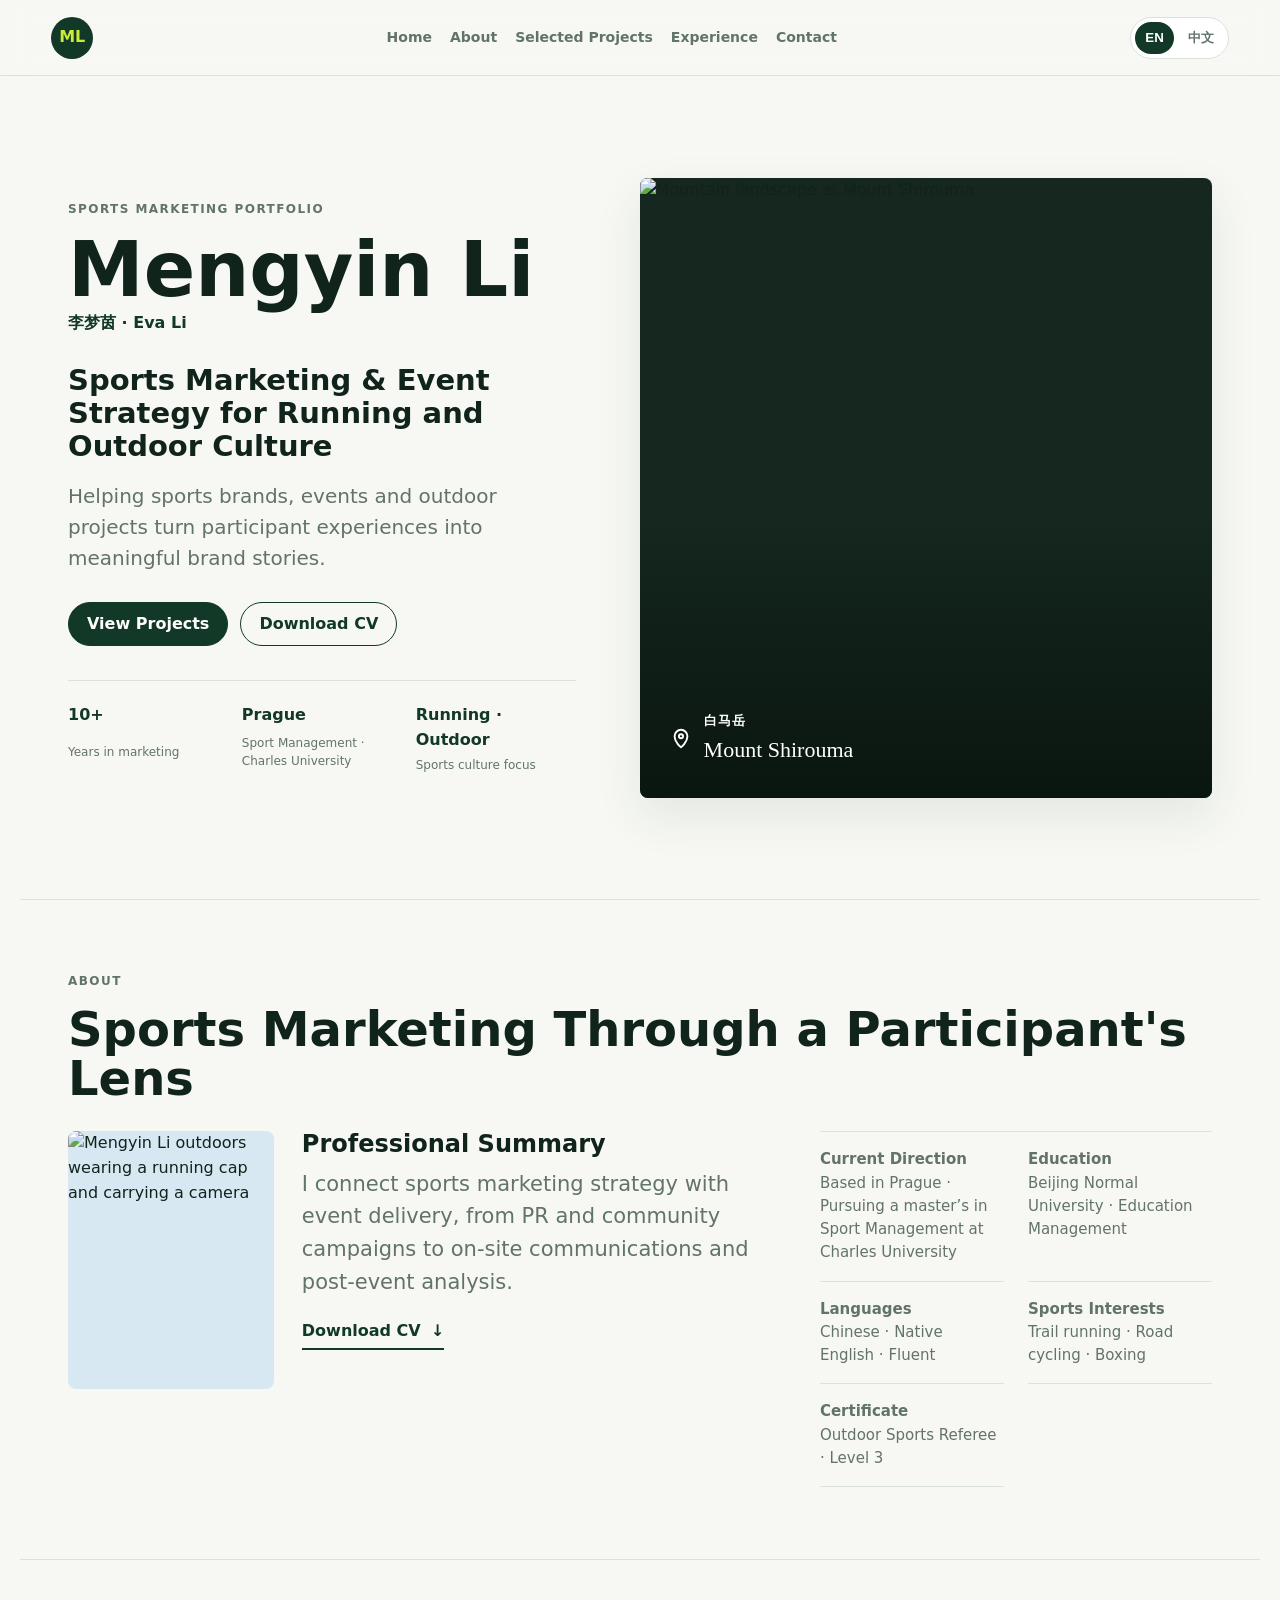
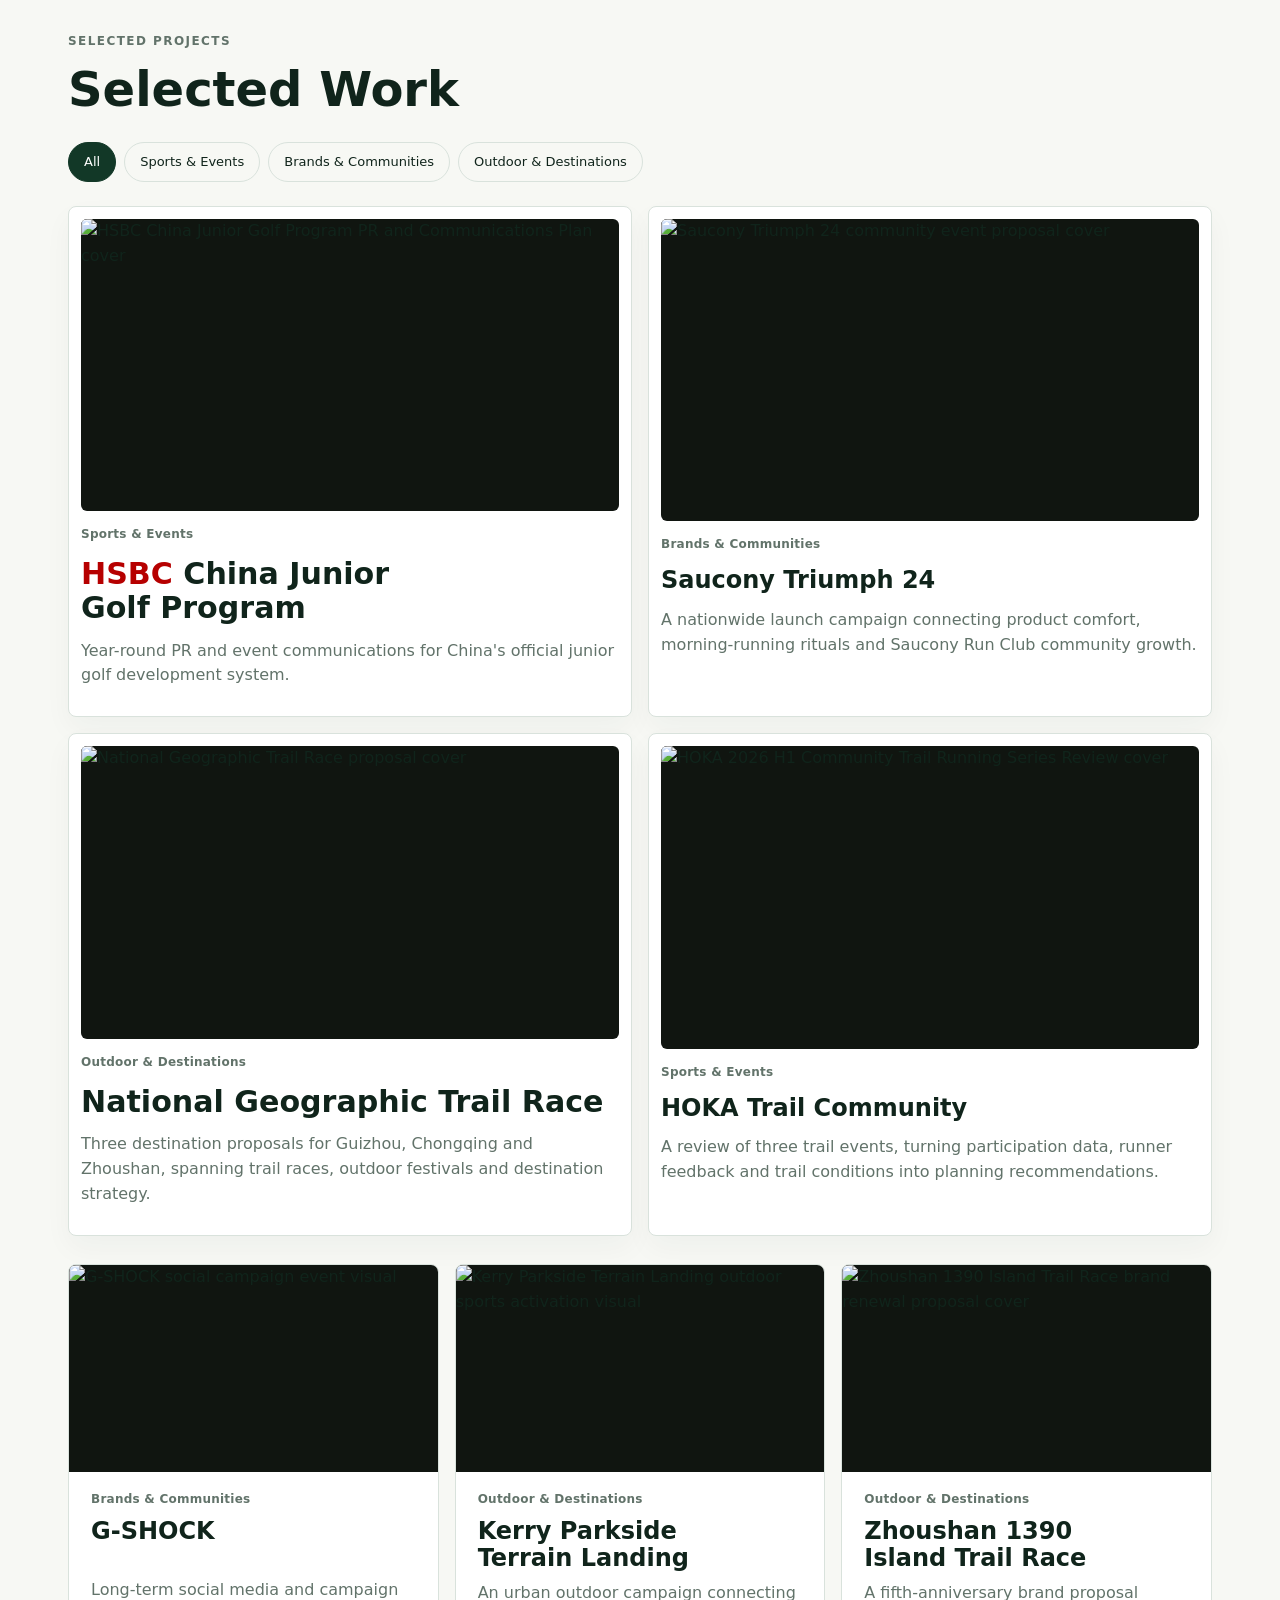
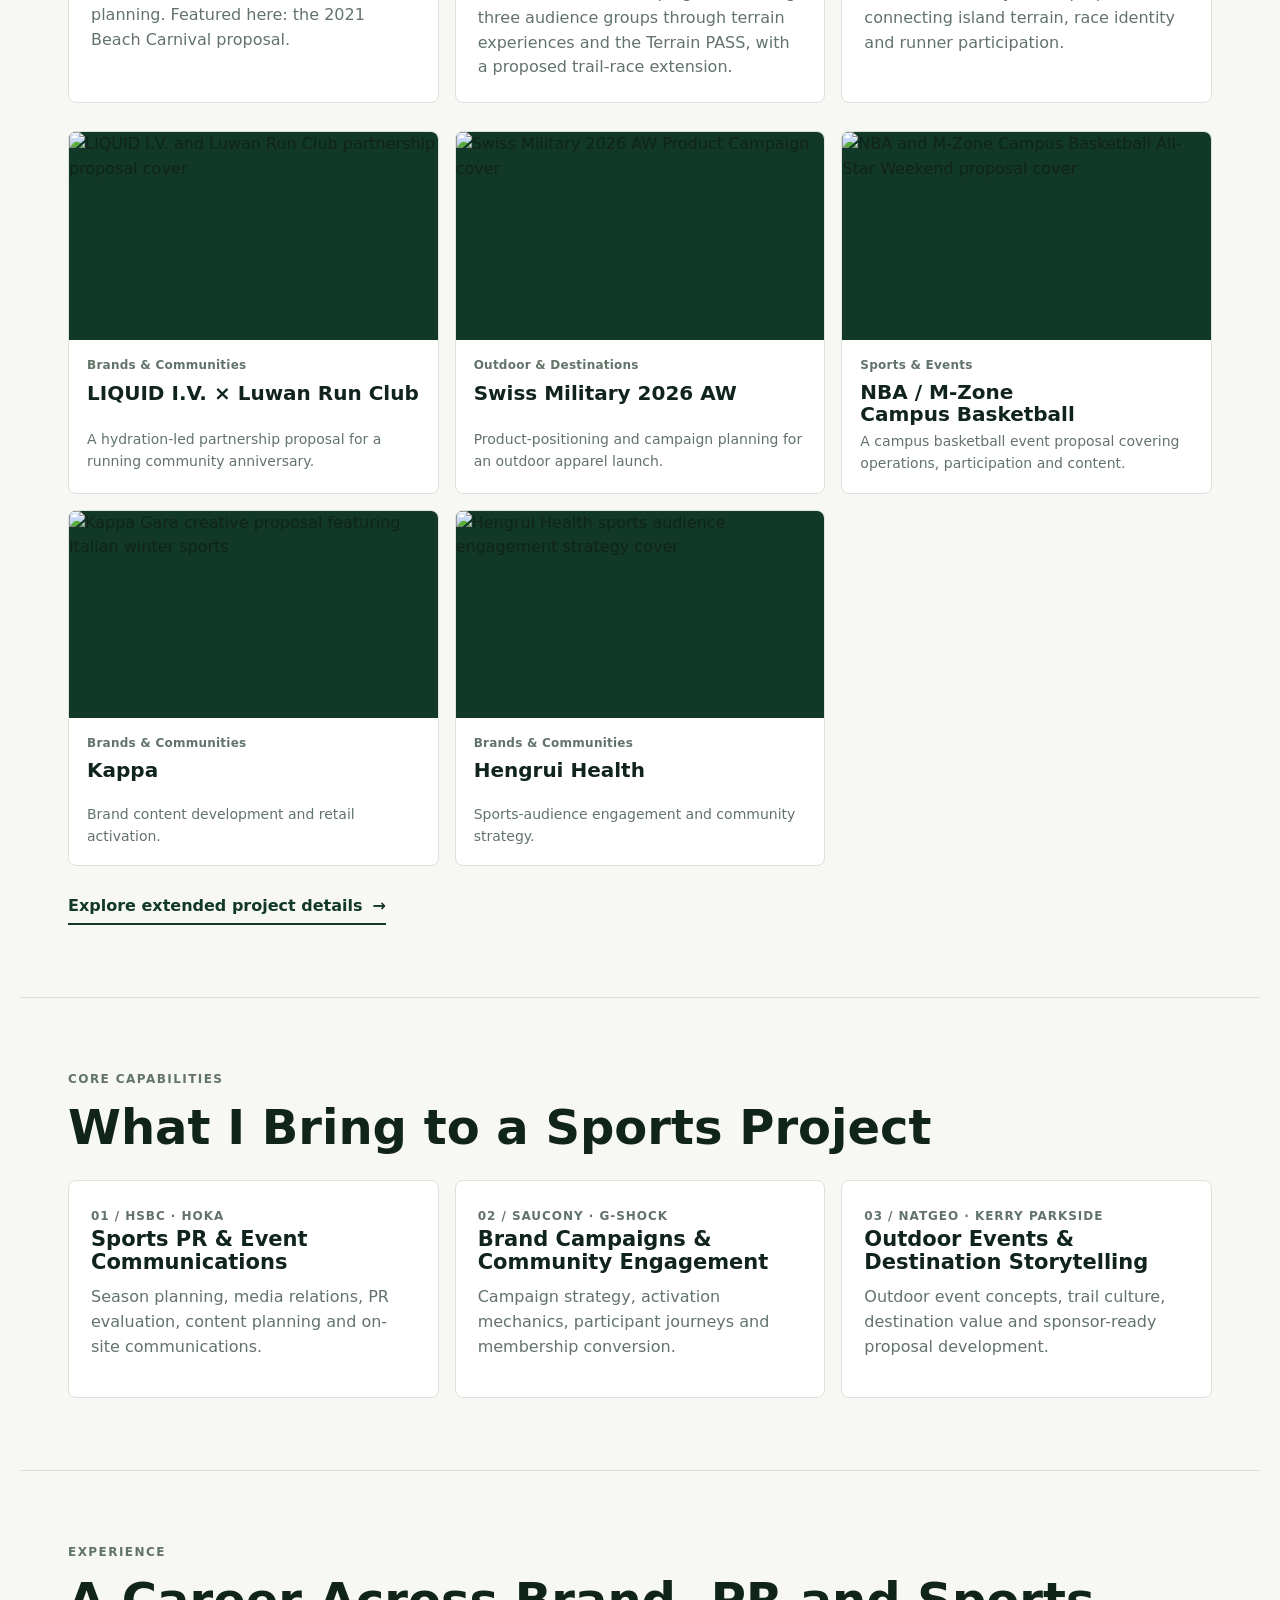
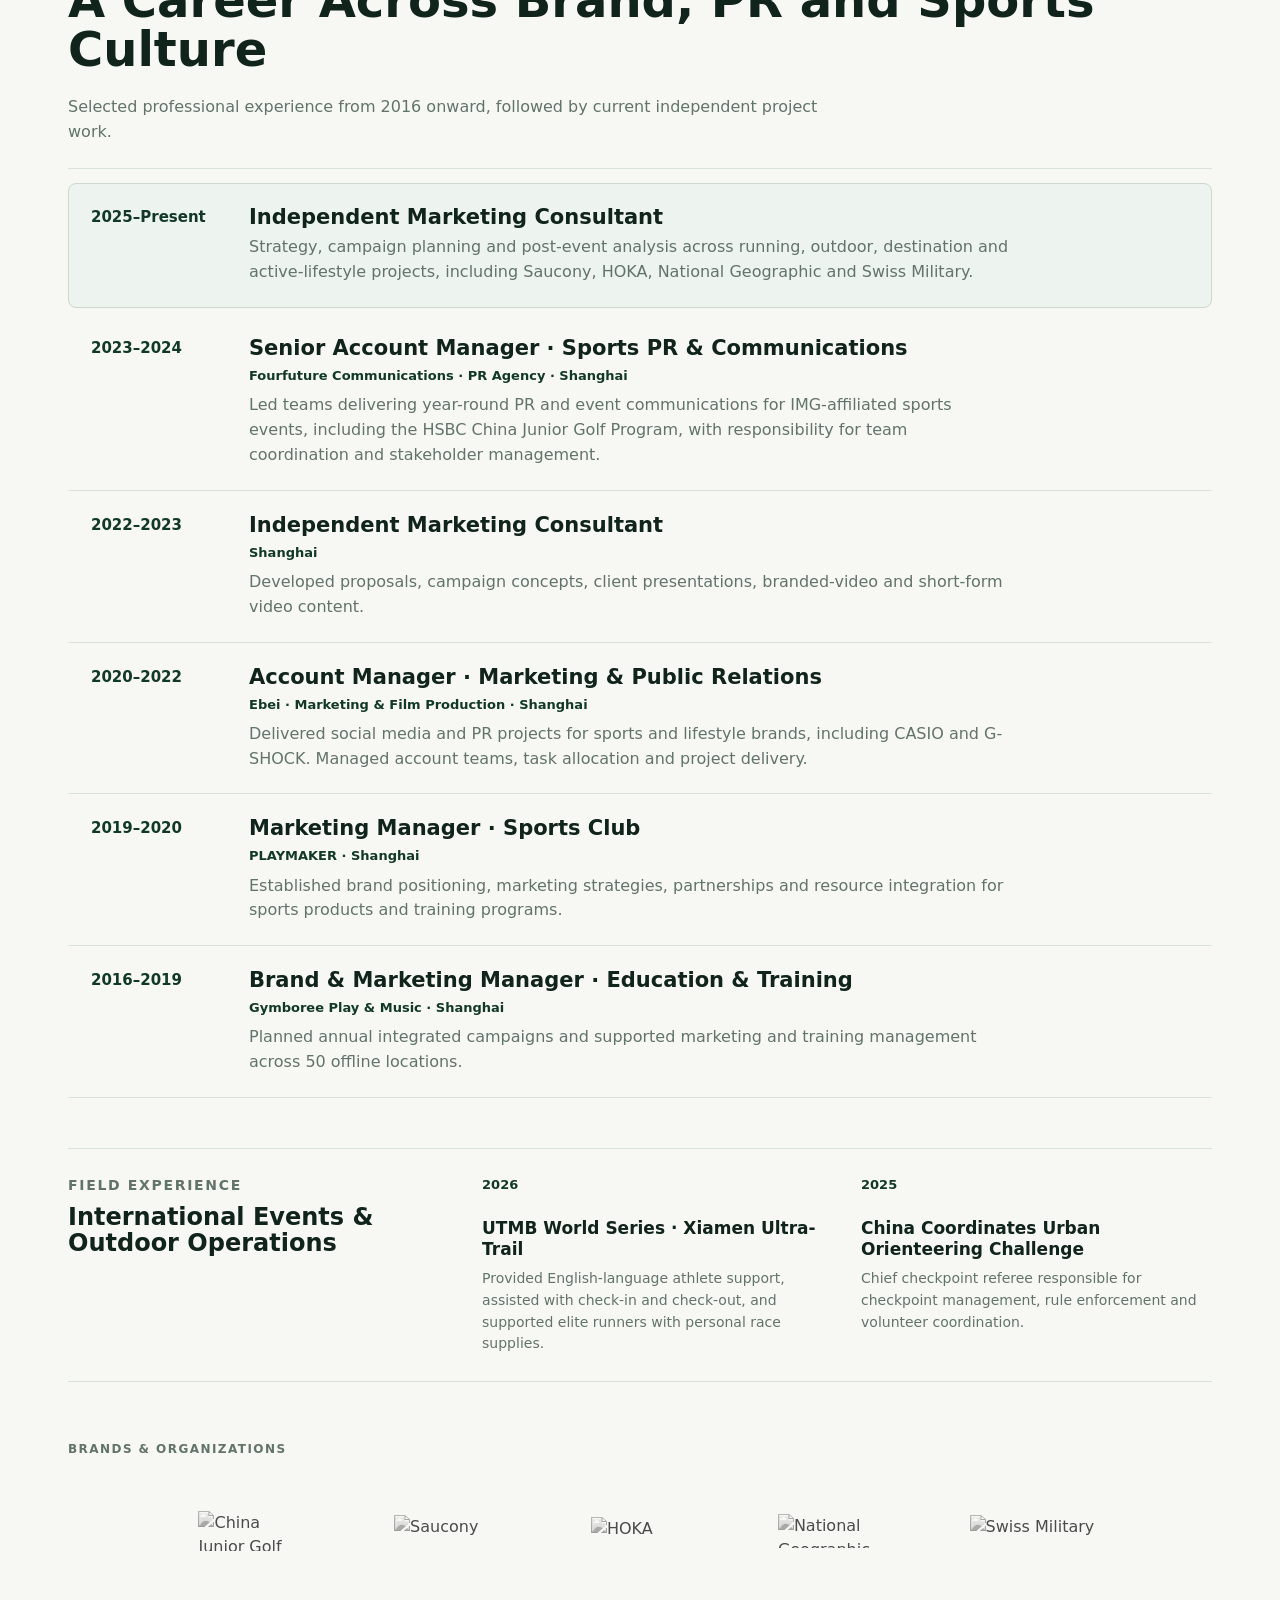
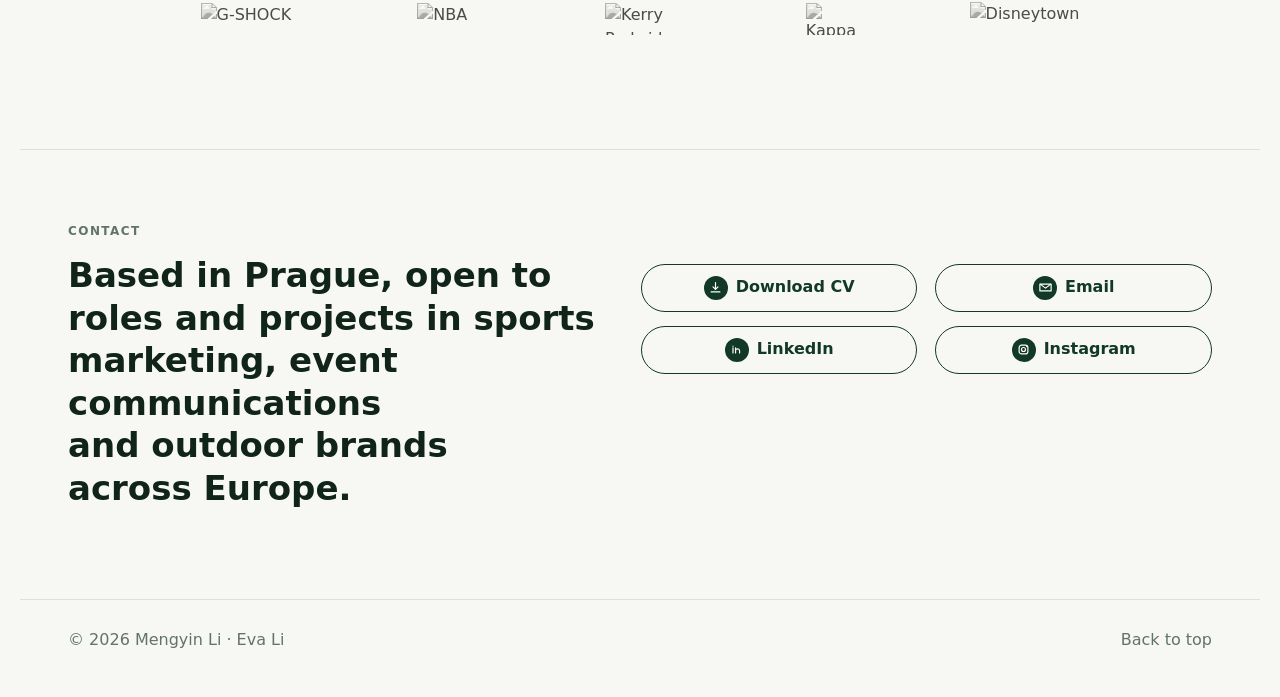
==== commit e0d90240: "Unify independent consultant role titles" ====
--- a/index.html
+++ b/index.html
@@ -210,7 +210,6 @@
           <p class="eyebrow lang-en-only">Core Capabilities</p>
           <p class="eyebrow lang-zh-only">核心能力</p>
           <h2 class="lang-en-only">What I Bring to a Sports Project</h2>
-          <h2 class="lang-zh-only">我能为体育项目贡献什么</h2>
         </div>
         <div class="focus-grid">
           <article>
@@ -249,9 +248,9 @@
         <p class="timeline-note lang-en-only">Selected professional experience from 2016 onward, followed by current independent project work.</p>
         <p class="timeline-note lang-zh-only">以下为 2016 年以来的主要职业经历，以及目前持续开展的独立项目工作。</p>
         <div class="timeline">
-          <article class="timeline-current"><time>2025–Present</time><div><h3 class="lang-en-only">Independent Project Work · Sports Marketing &amp; Event Strategy</h3><h3 class="lang-zh-only">独立项目 · 体育营销与赛事策略</h3><p class="lang-en-only">Strategy, campaign planning and post-event analysis across running, outdoor, destination and active-lifestyle projects, including Saucony, HOKA, National Geographic and Swiss Military.</p><p class="lang-zh-only">为跑步、户外、目的地与健康运动项目提供策略、品牌活动策划与复盘分析，合作项目包括 Saucony、HOKA、National Geographic 与 Swiss Military。</p></div></article>
+          <article class="timeline-current"><time>2025–Present</time><div><h3 class="lang-en-only">Independent Marketing Consultant</h3><h3 class="lang-zh-only">独立营销顾问</h3><p class="lang-en-only">Strategy, campaign planning and post-event analysis across running, outdoor, destination and active-lifestyle projects, including Saucony, HOKA, National Geographic and Swiss Military.</p><p class="lang-zh-only">为跑步、户外、目的地与健康运动项目提供策略、品牌活动策划与复盘分析，合作项目包括 Saucony、HOKA、National Geographic 与 Swiss Military。</p></div></article>
           <article><time>2023–2024</time><div><h3 class="lang-en-only">Senior Account Manager · Sports PR &amp; Communications</h3><h3 class="lang-zh-only">高级客户经理 · 体育公关与传播</h3><p class="company-line">Fourfuture Communications · PR Agency · Shanghai</p><p class="lang-en-only">Led teams delivering year-round PR and event communications for IMG-affiliated sports events, including the HSBC China Junior Golf Program, with responsibility for team coordination and stakeholder management.</p><p class="lang-zh-only">带领团队统筹 IMG 相关体育赛事的全年公关与赛事传播，包括汇丰中国青少年高尔夫项目，并协调任务分工、客户、媒体及赛事合作方。</p></div></article>
-          <article><time>2022–2023</time><div><h3 class="lang-en-only">Independent Marketing &amp; Creative Consultant</h3><h3 class="lang-zh-only">独立营销与创意顾问</h3><p class="company-line">Shanghai</p><p class="lang-en-only">Developed proposals, campaign concepts, client presentations, branded-video and short-form video content.</p><p class="lang-zh-only">负责提案开发、campaign 策划、客户演示及品牌视频与短视频内容制作。</p></div></article>
+          <article><time>2022–2023</time><div><h3 class="lang-en-only">Independent Marketing Consultant</h3><h3 class="lang-zh-only">独立营销顾问</h3><p class="company-line">Shanghai</p><p class="lang-en-only">Developed proposals, campaign concepts, client presentations, branded-video and short-form video content.</p><p class="lang-zh-only">负责提案开发、campaign 策划、客户演示及品牌视频与短视频内容制作。</p></div></article>
           <article><time>2020–2022</time><div><h3 class="lang-en-only">Account Manager · Marketing &amp; Public Relations</h3><h3 class="lang-zh-only">客户经理 · 市场营销与公共关系</h3><p class="company-line">Ebei · Marketing &amp; Film Production · Shanghai</p><p class="lang-en-only">Delivered social media and PR projects for sports and lifestyle brands, including CASIO and G-SHOCK. Managed account teams, task allocation and project delivery.</p><p class="lang-zh-only">负责 CASIO、G-SHOCK 等体育及生活方式品牌的社交媒体与公关项目；管理客户服务团队、任务分配及项目交付。</p></div></article>
           <article><time>2019–2020</time><div><h3 class="lang-en-only">Marketing Manager · Sports Club</h3><h3 class="lang-zh-only">市场经理 · 运动俱乐部</h3><p class="company-line">PLAYMAKER · Shanghai</p><p class="lang-en-only">Established brand positioning, marketing strategies, partnerships and resource integration for sports products and training programs.</p><p class="lang-zh-only">负责运动产品与培训项目的品牌定位、营销策略、合作伙伴和资源整合。</p></div></article>
           <article><time>2016–2019</time><div><h3 class="lang-en-only">Brand &amp; Marketing Manager · Education &amp; Training</h3><h3 class="lang-zh-only">品牌与市场经理 · 教育培训</h3><p class="company-line">Gymboree Play &amp; Music · Shanghai</p><p class="lang-en-only">Planned annual integrated campaigns and supported marketing and training management across 50 offline locations.</p><p class="lang-zh-only">负责年度整合营销 campaign，并为 50 家线下门店提供市场与培训管理支持。</p></div></article>
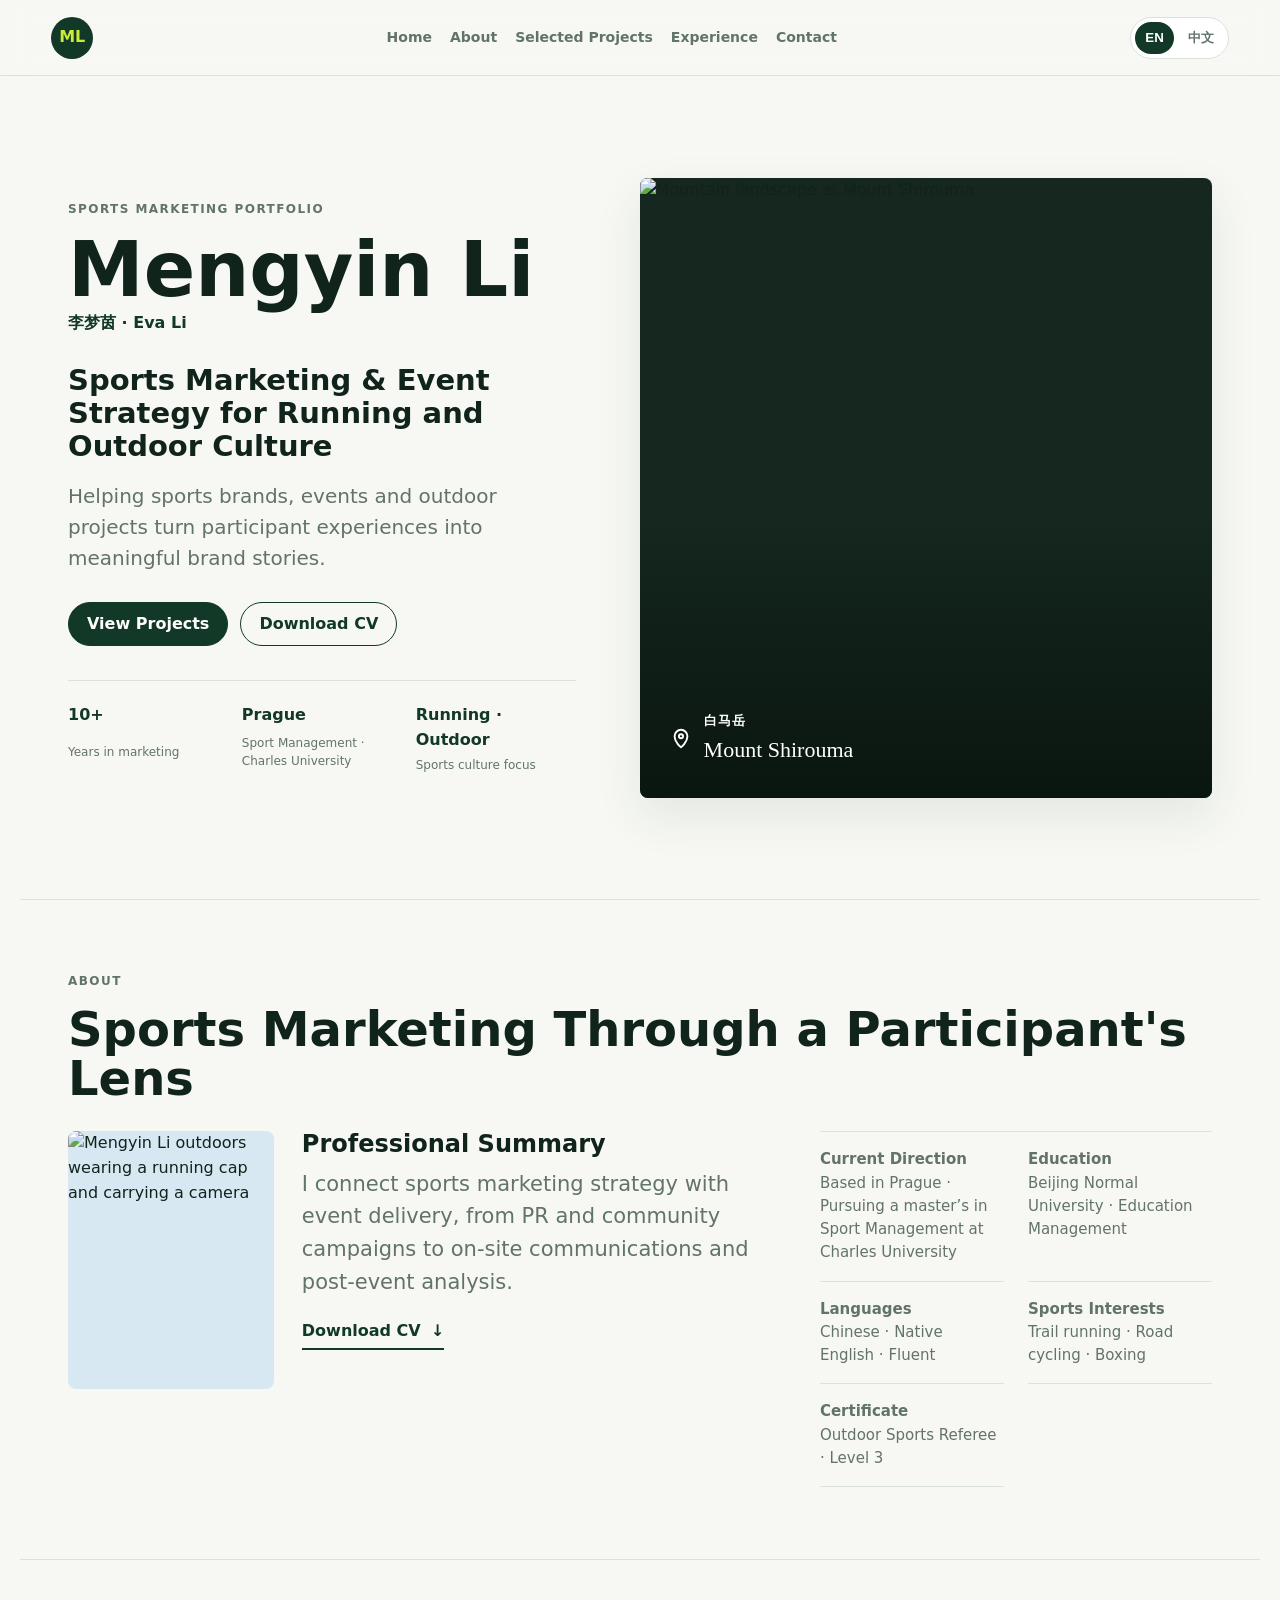
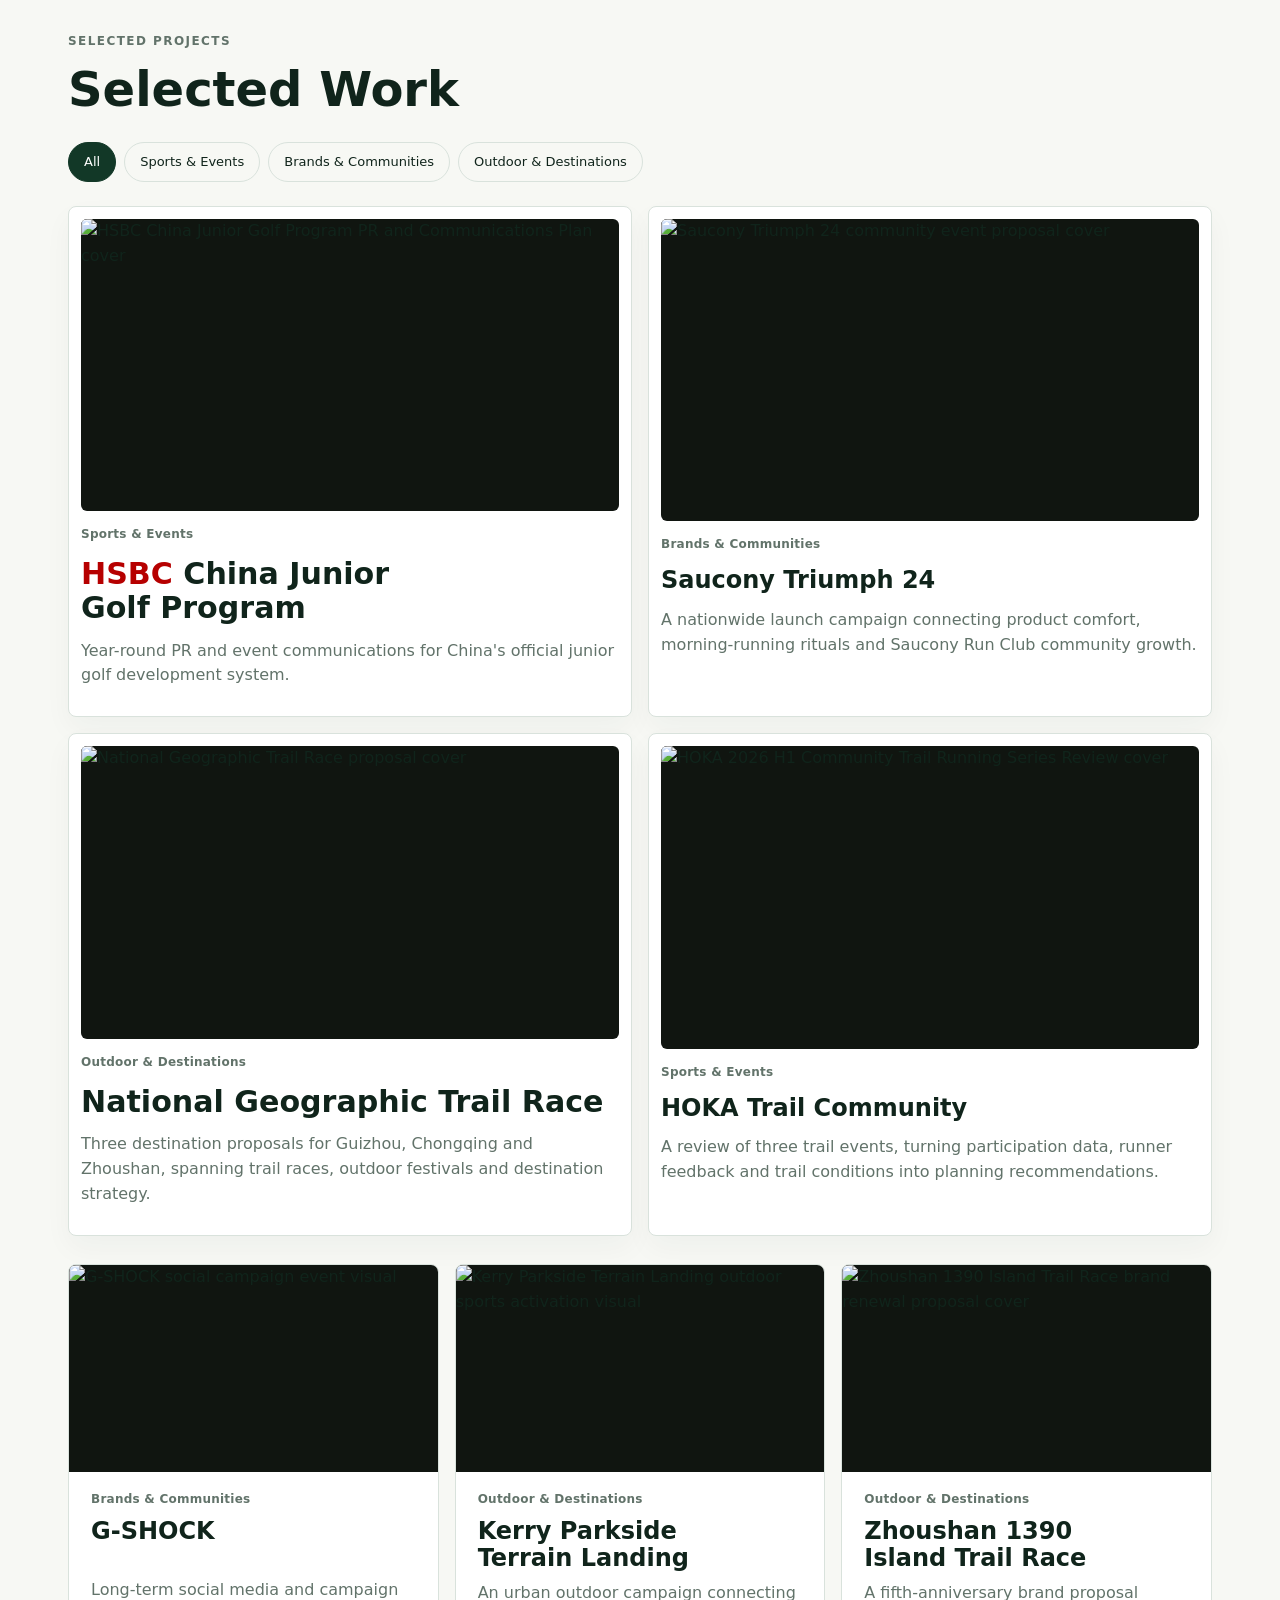
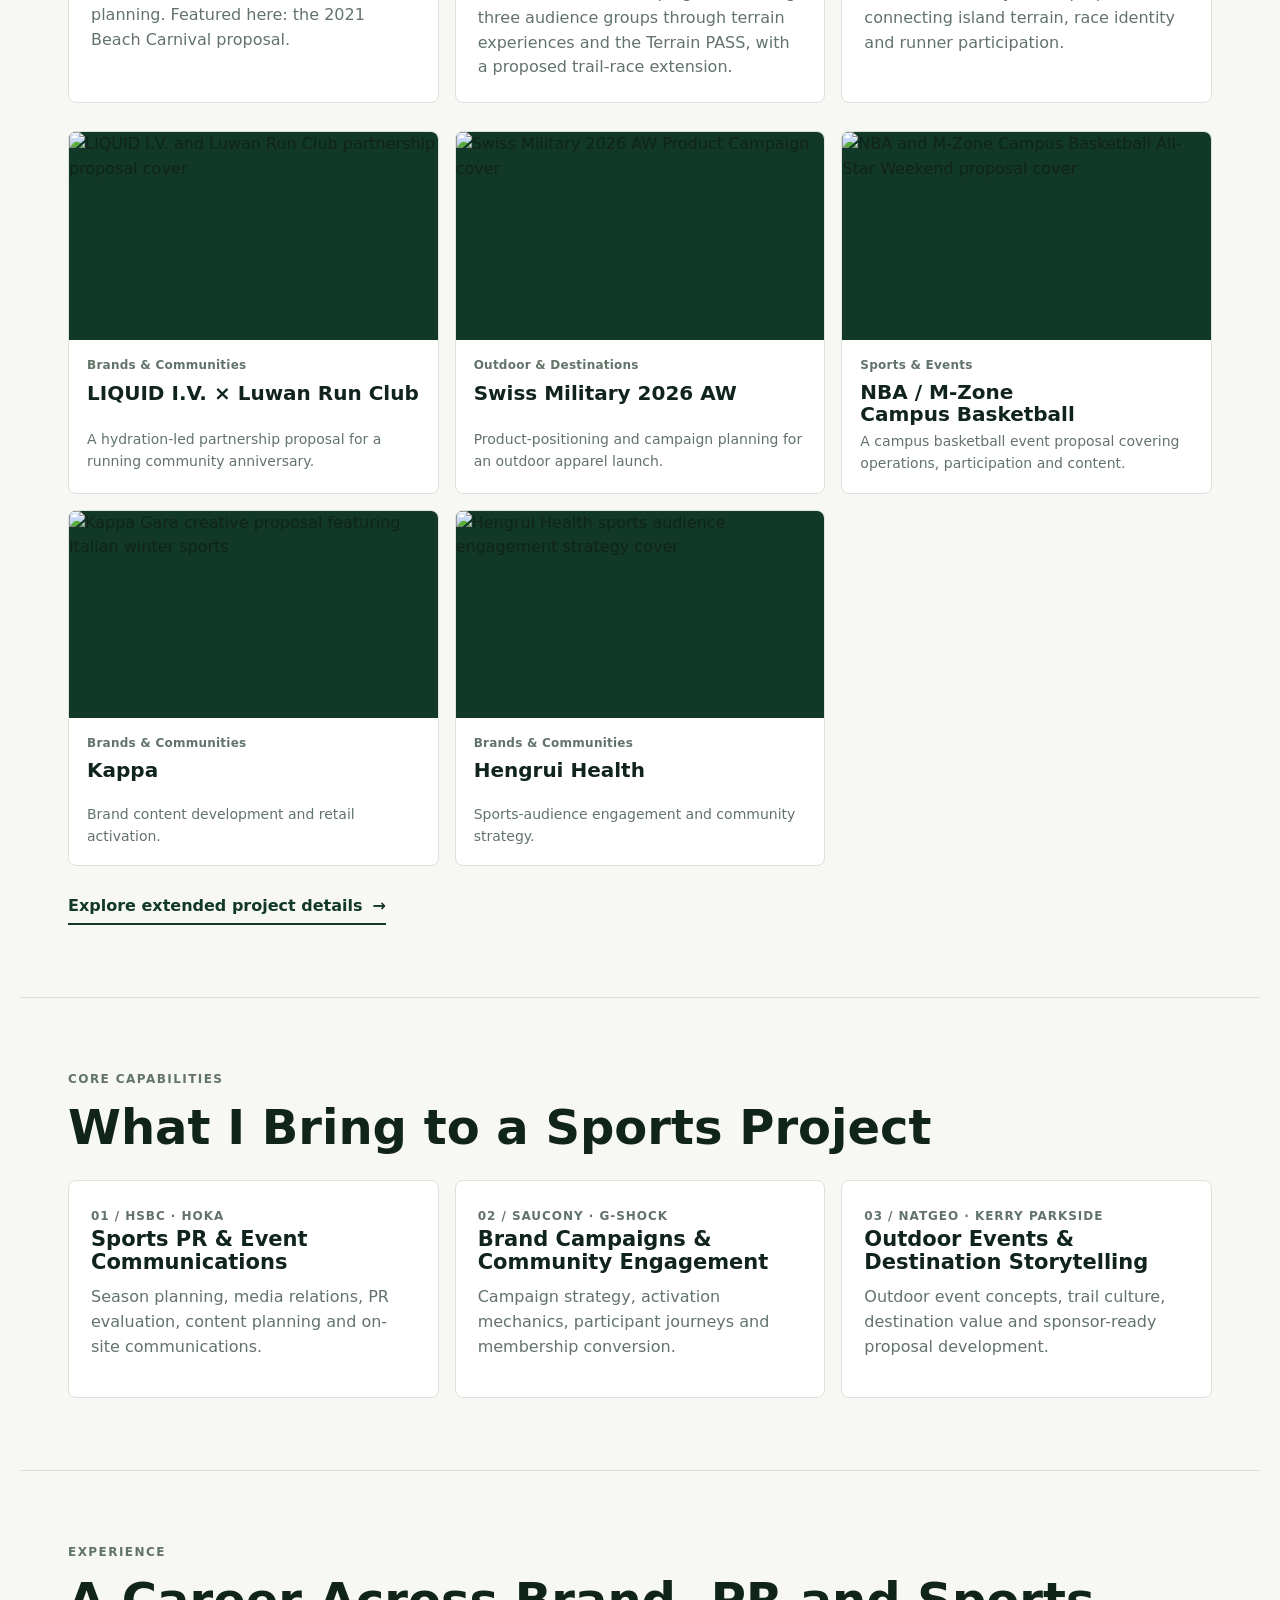
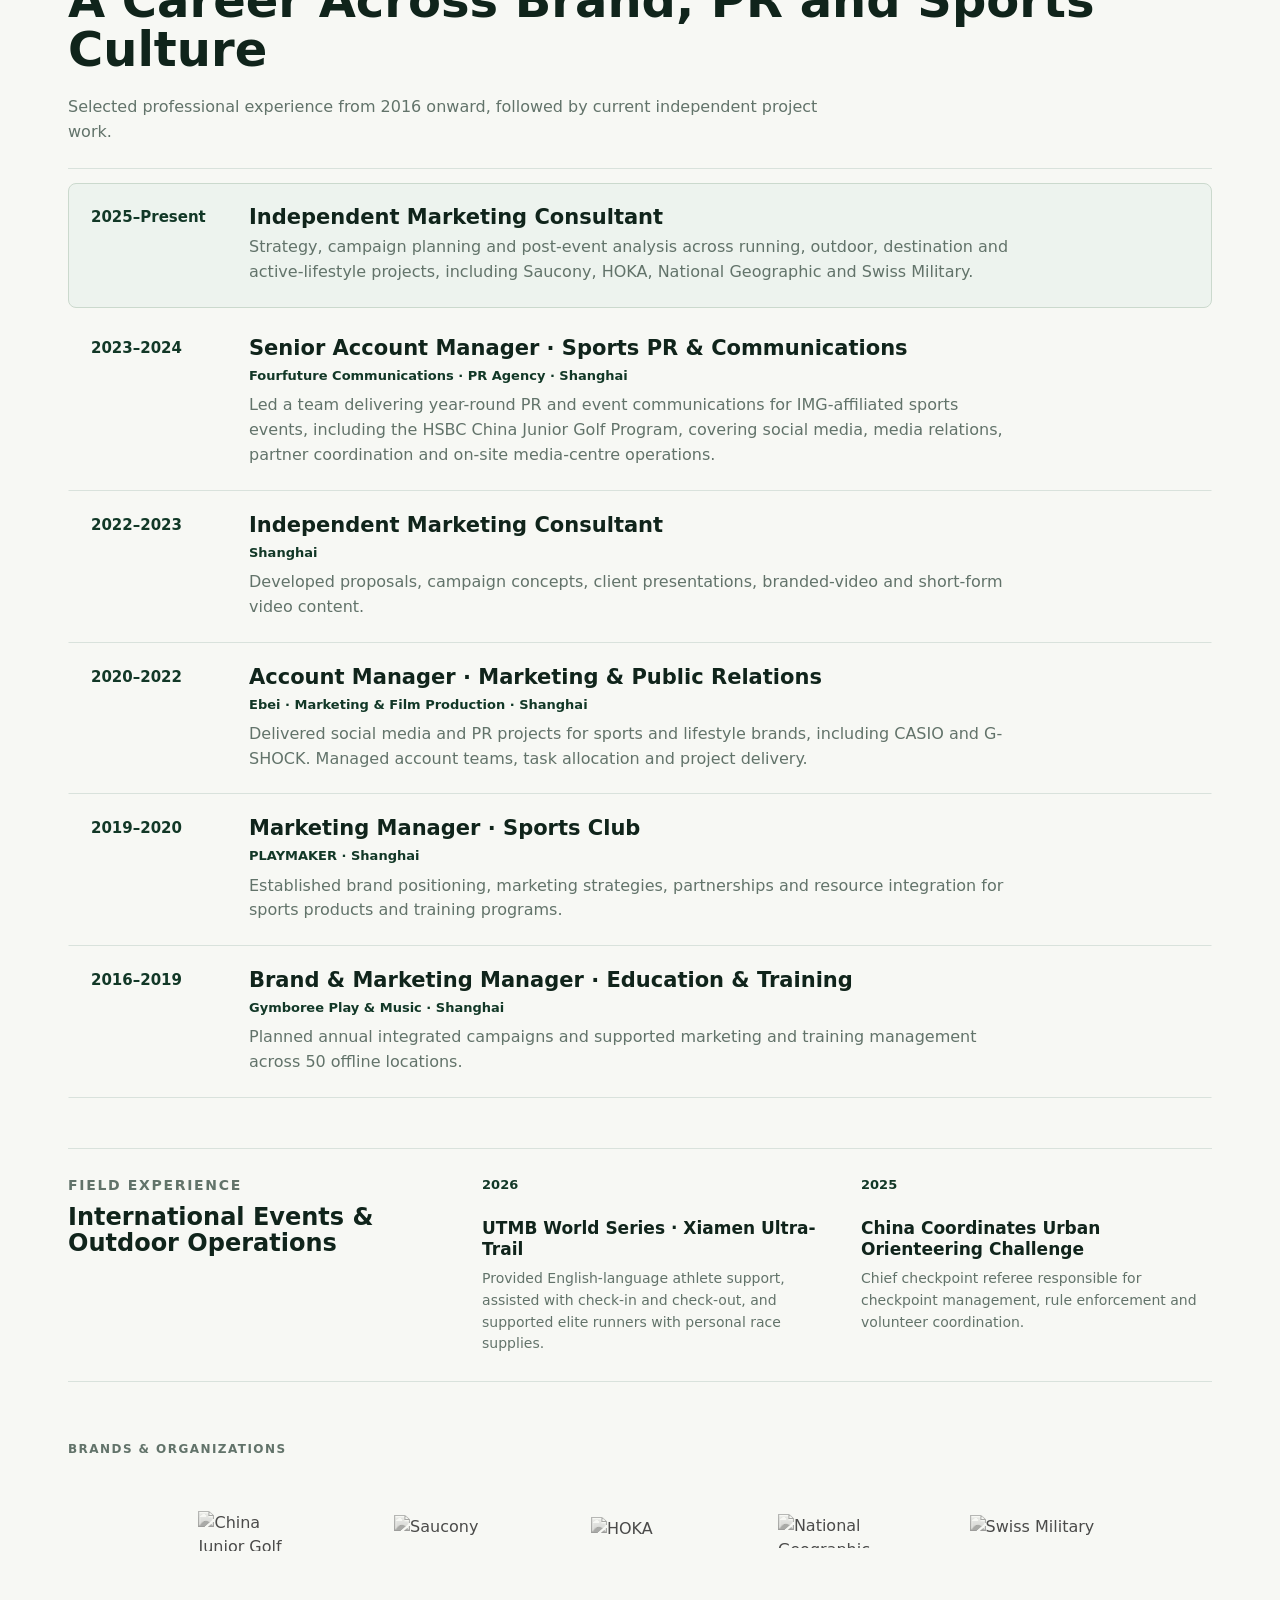
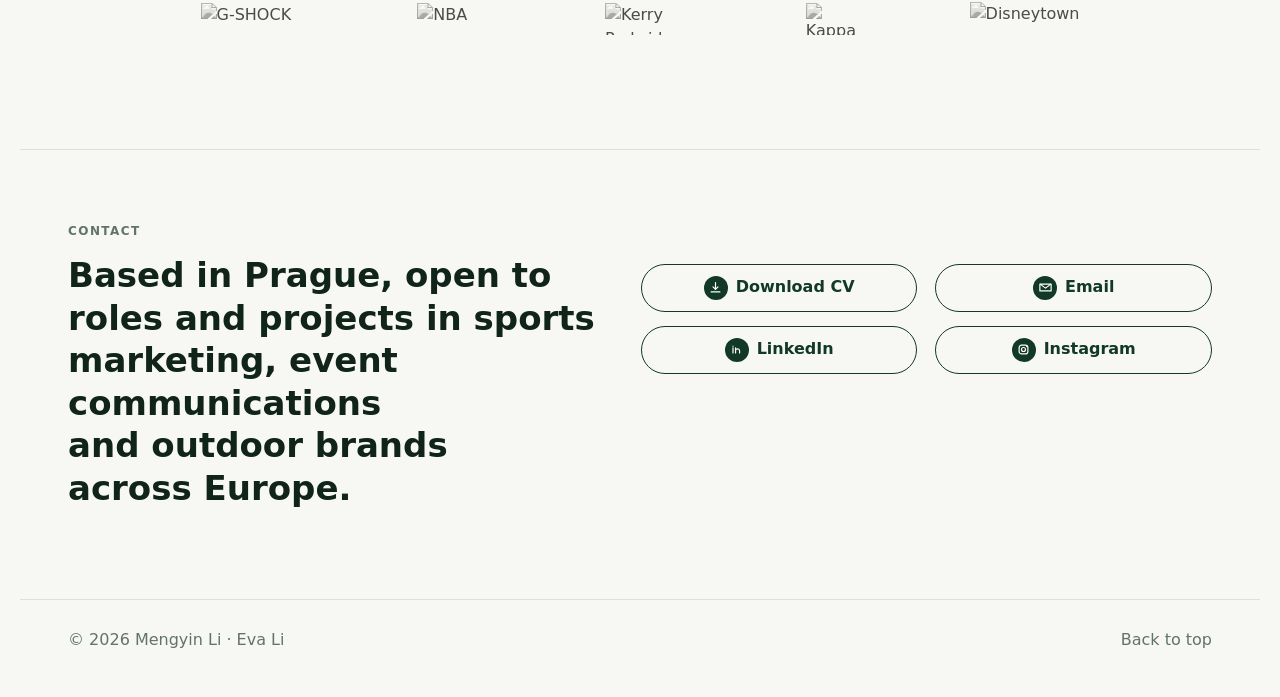
==== commit c271197d: "Describe Fourfuture work as integrated team leadership" ====
--- a/index.html
+++ b/index.html
@@ -249,7 +249,7 @@
         <p class="timeline-note lang-zh-only">以下为 2016 年以来的主要职业经历，以及目前持续开展的独立项目工作。</p>
         <div class="timeline">
           <article class="timeline-current"><time>2025–Present</time><div><h3 class="lang-en-only">Independent Marketing Consultant</h3><h3 class="lang-zh-only">独立营销顾问</h3><p class="lang-en-only">Strategy, campaign planning and post-event analysis across running, outdoor, destination and active-lifestyle projects, including Saucony, HOKA, National Geographic and Swiss Military.</p><p class="lang-zh-only">为跑步、户外、目的地与健康运动项目提供策略、品牌活动策划与复盘分析，合作项目包括 Saucony、HOKA、National Geographic 与 Swiss Military。</p></div></article>
-          <article><time>2023–2024</time><div><h3 class="lang-en-only">Senior Account Manager · Sports PR &amp; Communications</h3><h3 class="lang-zh-only">高级客户经理 · 体育公关与传播</h3><p class="company-line">Fourfuture Communications · PR Agency · Shanghai</p><p class="lang-en-only">Led teams delivering year-round PR and event communications for IMG-affiliated sports events, including the HSBC China Junior Golf Program, with responsibility for team coordination and stakeholder management.</p><p class="lang-zh-only">带领团队统筹 IMG 相关体育赛事的全年公关与赛事传播，包括汇丰中国青少年高尔夫项目，并协调任务分工、客户、媒体及赛事合作方。</p></div></article>
+          <article><time>2023–2024</time><div><h3 class="lang-en-only">Senior Account Manager · Sports PR &amp; Communications</h3><h3 class="lang-zh-only">高级客户经理 · 体育公关与传播</h3><p class="company-line">Fourfuture Communications · PR Agency · Shanghai</p><p class="lang-en-only">Led a team delivering year-round PR and event communications for IMG-affiliated sports events, including the HSBC China Junior Golf Program, covering social media, media relations, partner coordination and on-site media-centre operations.</p><p class="lang-zh-only">带领团队完成 IMG 相关体育赛事的全年公关与赛事传播，包括汇丰中国青少年高尔夫项目，涵盖社媒运营、媒体关系、合作方协调及现场媒体中心管理。</p></div></article>
           <article><time>2022–2023</time><div><h3 class="lang-en-only">Independent Marketing Consultant</h3><h3 class="lang-zh-only">独立营销顾问</h3><p class="company-line">Shanghai</p><p class="lang-en-only">Developed proposals, campaign concepts, client presentations, branded-video and short-form video content.</p><p class="lang-zh-only">负责提案开发、campaign 策划、客户演示及品牌视频与短视频内容制作。</p></div></article>
           <article><time>2020–2022</time><div><h3 class="lang-en-only">Account Manager · Marketing &amp; Public Relations</h3><h3 class="lang-zh-only">客户经理 · 市场营销与公共关系</h3><p class="company-line">Ebei · Marketing &amp; Film Production · Shanghai</p><p class="lang-en-only">Delivered social media and PR projects for sports and lifestyle brands, including CASIO and G-SHOCK. Managed account teams, task allocation and project delivery.</p><p class="lang-zh-only">负责 CASIO、G-SHOCK 等体育及生活方式品牌的社交媒体与公关项目；管理客户服务团队、任务分配及项目交付。</p></div></article>
           <article><time>2019–2020</time><div><h3 class="lang-en-only">Marketing Manager · Sports Club</h3><h3 class="lang-zh-only">市场经理 · 运动俱乐部</h3><p class="company-line">PLAYMAKER · Shanghai</p><p class="lang-en-only">Established brand positioning, marketing strategies, partnerships and resource integration for sports products and training programs.</p><p class="lang-zh-only">负责运动产品与培训项目的品牌定位、营销策略、合作伙伴和资源整合。</p></div></article>
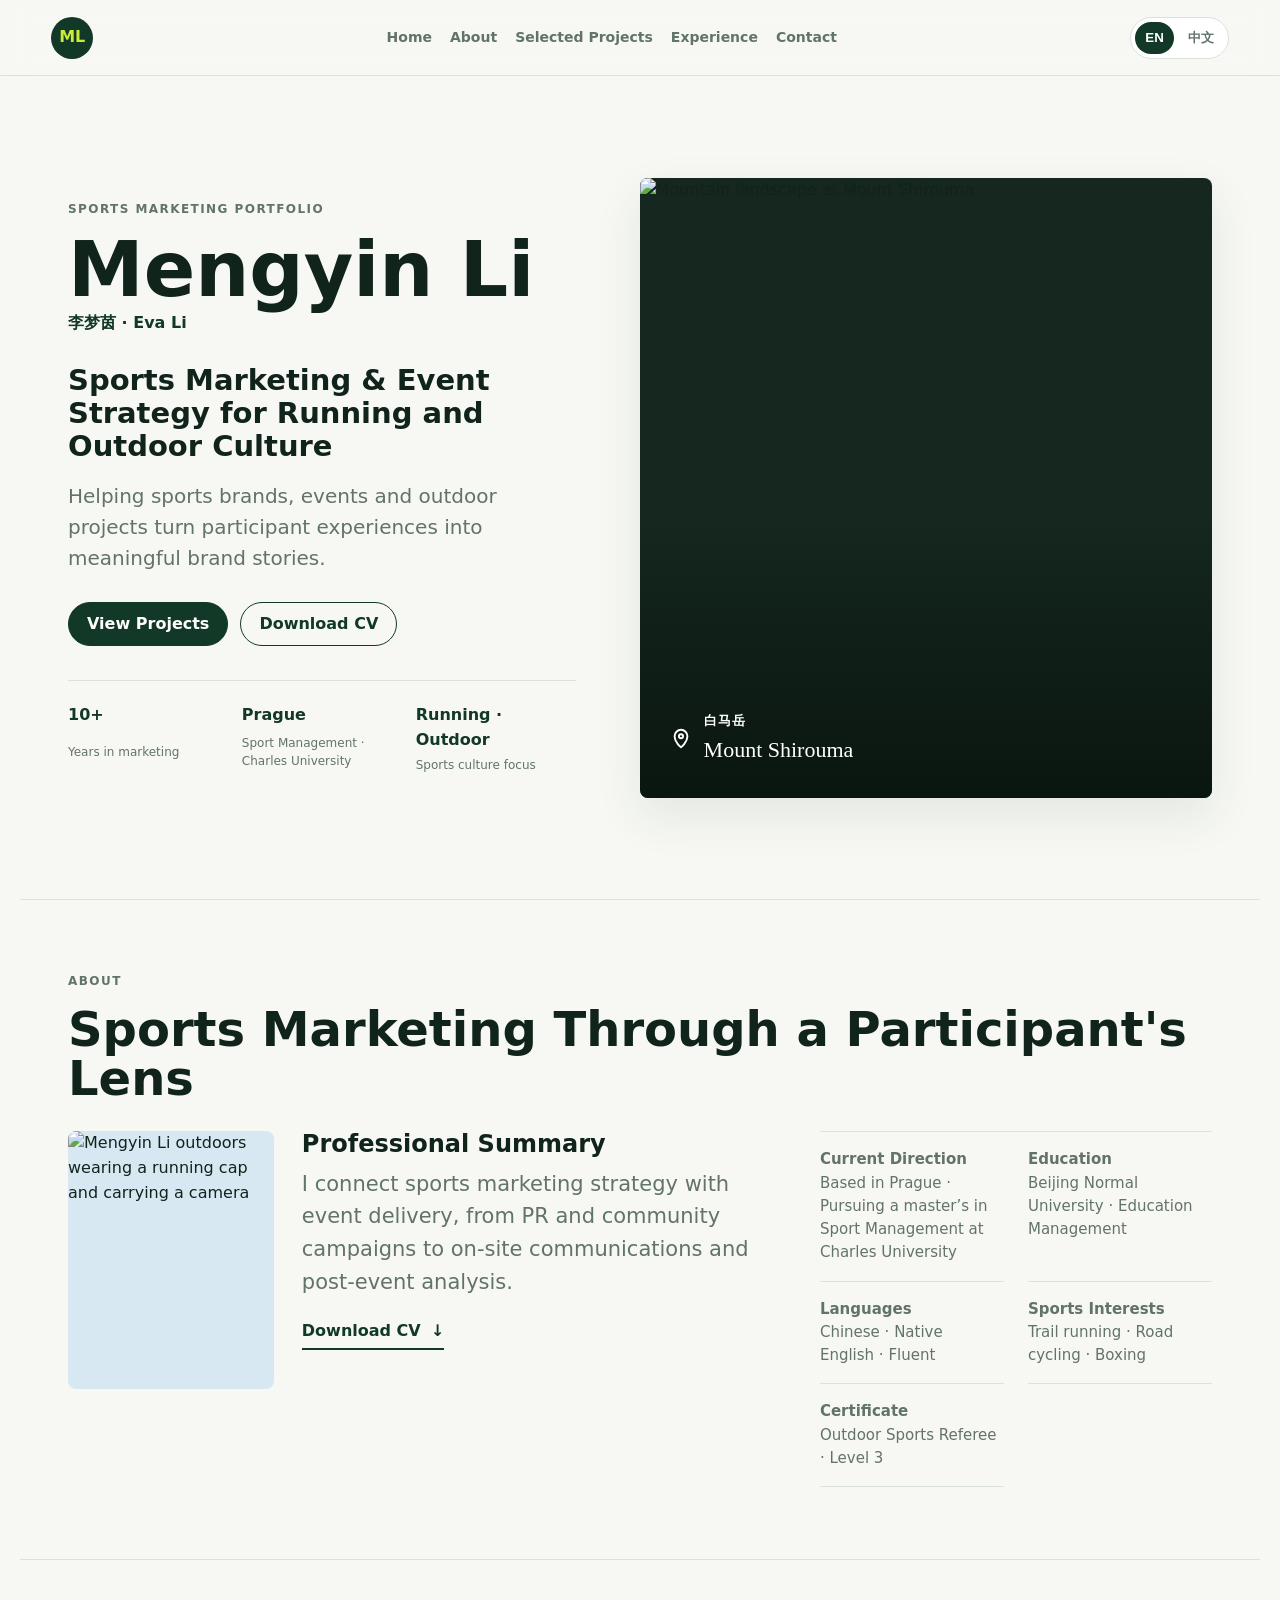
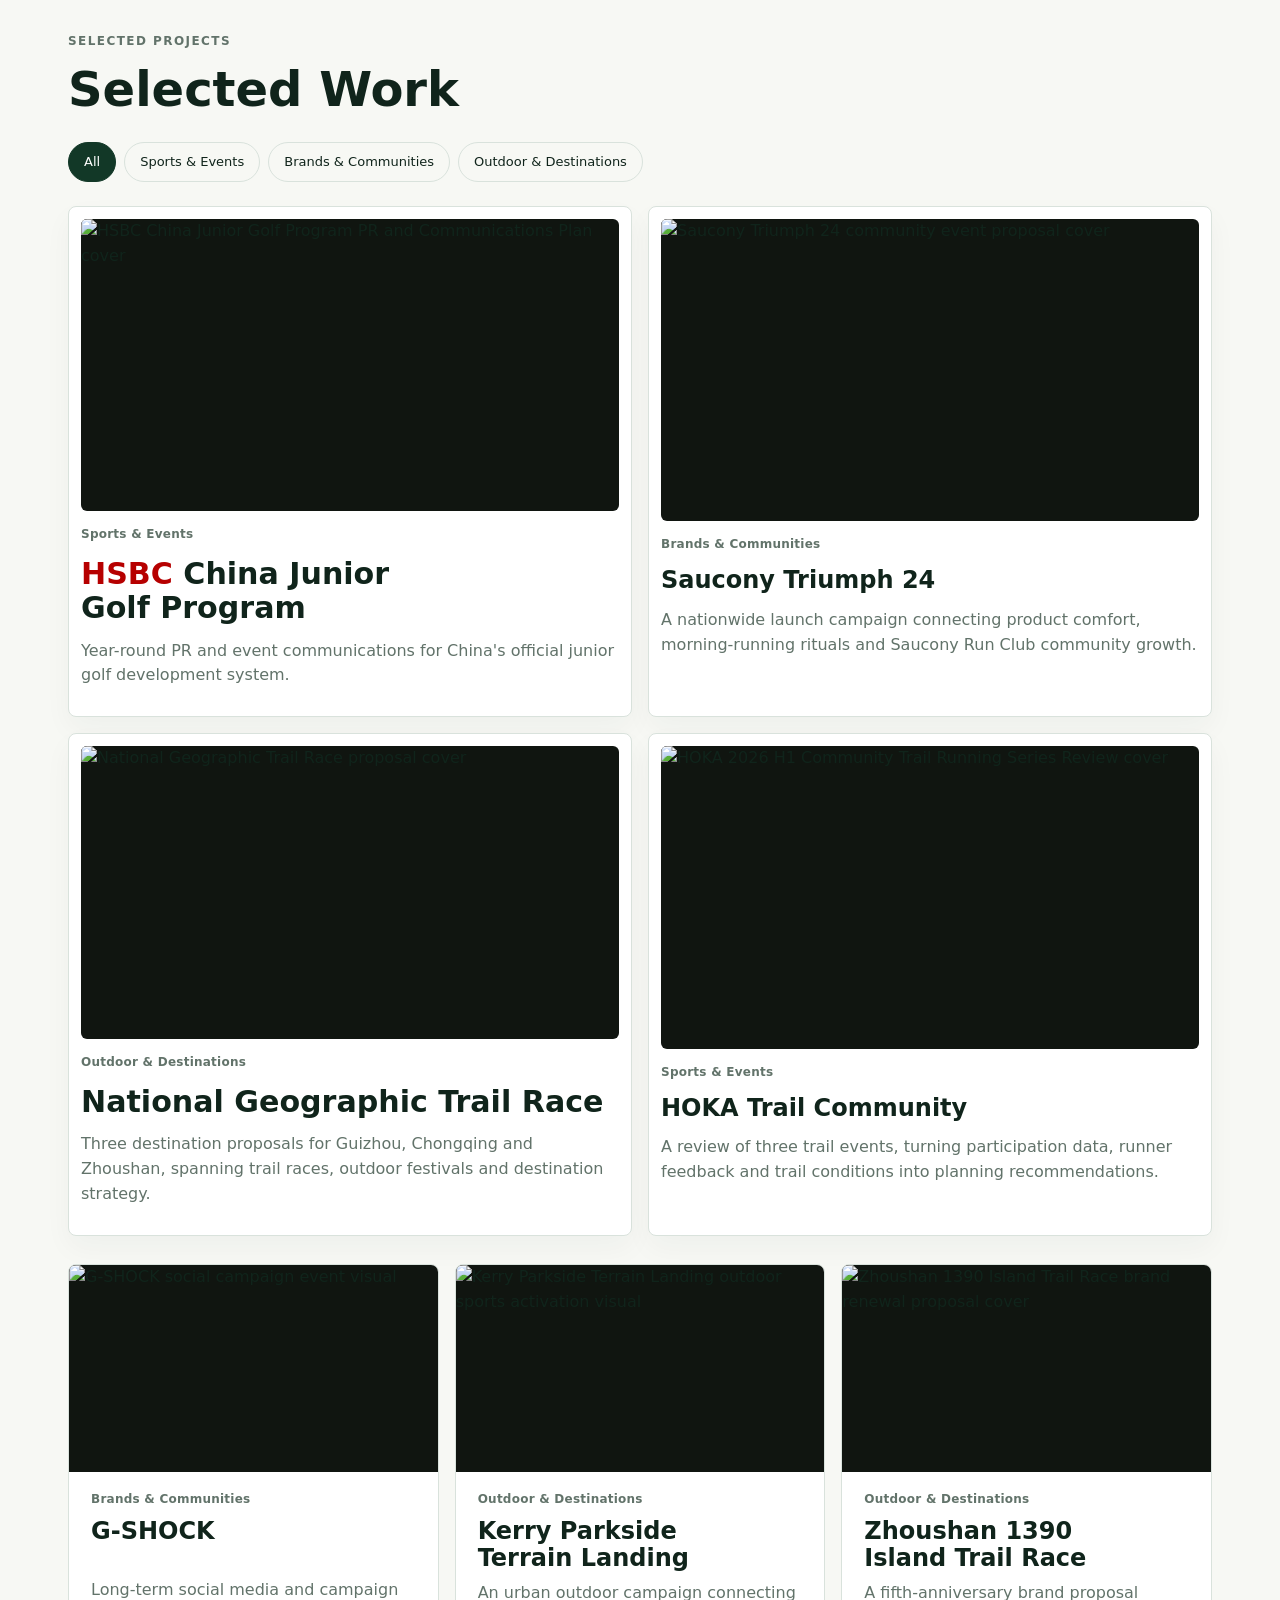
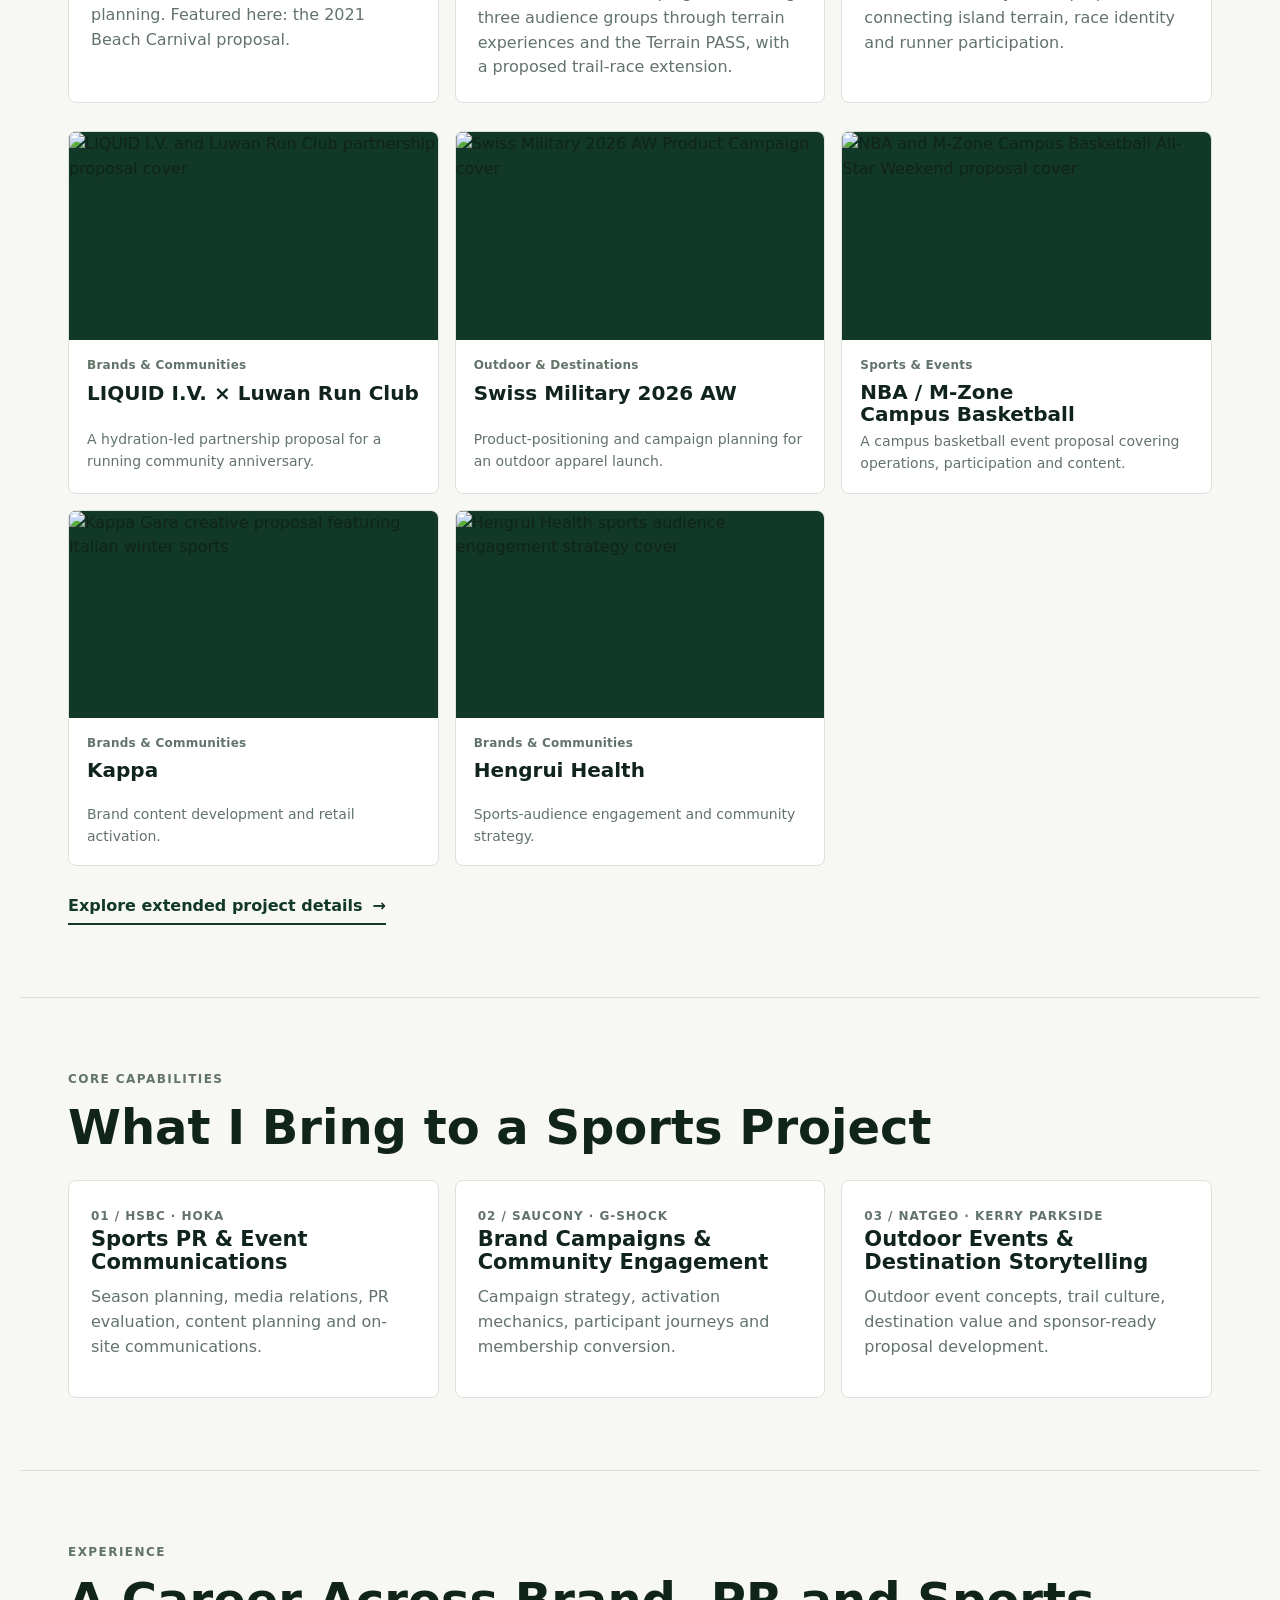
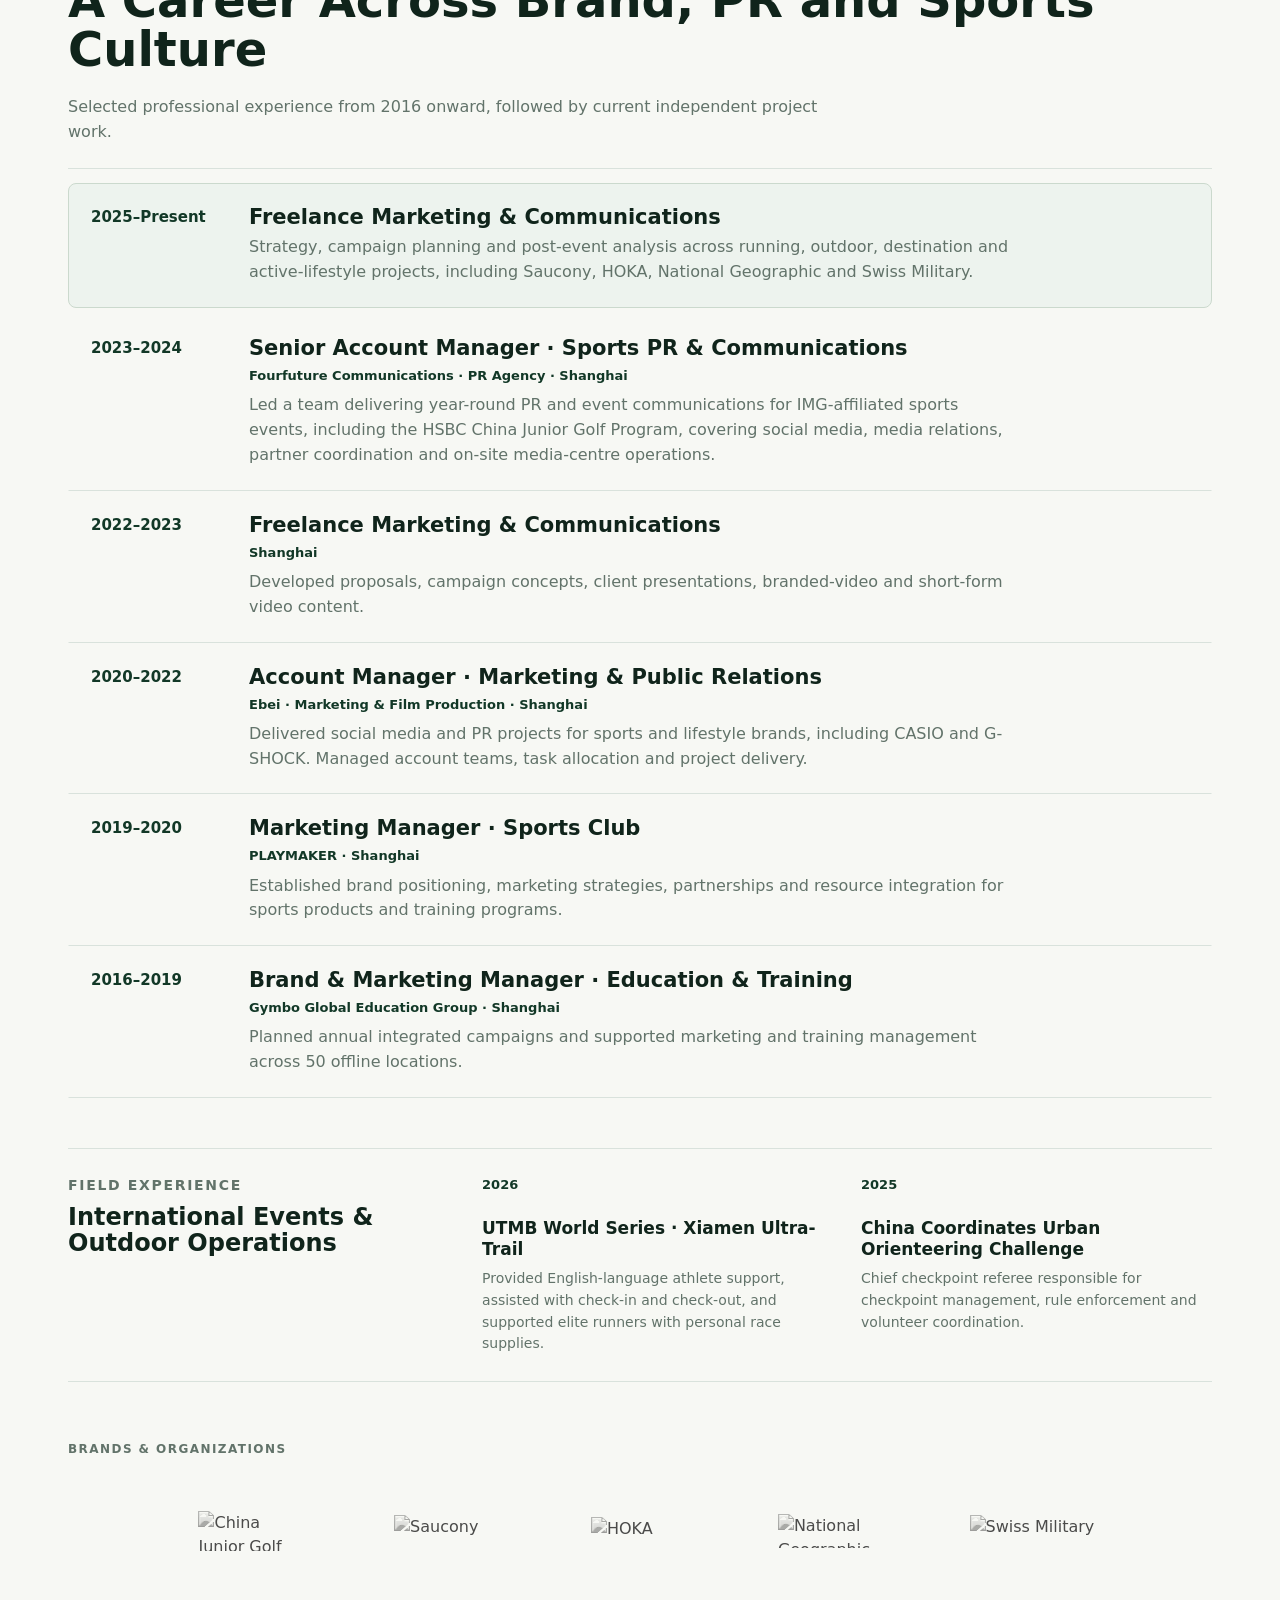
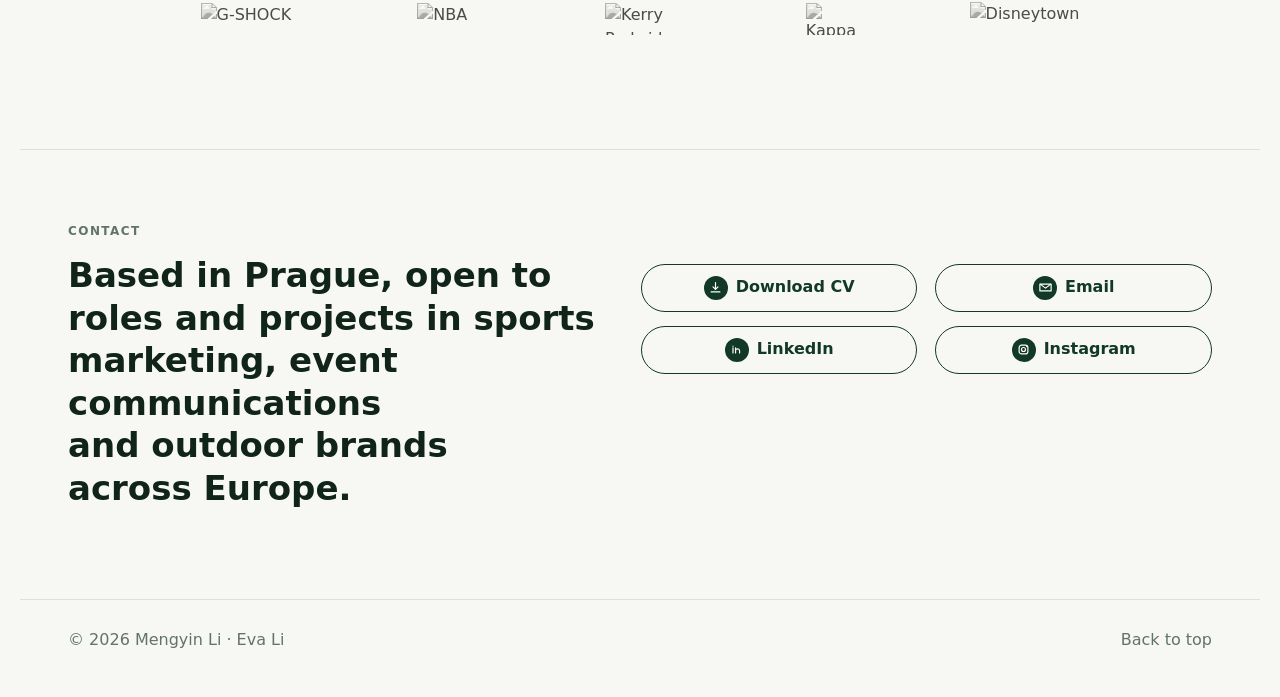
==== commit b22f35b2: "Update freelance role and Gymbo company names" ====
--- a/index.html
+++ b/index.html
@@ -248,12 +248,12 @@
         <p class="timeline-note lang-en-only">Selected professional experience from 2016 onward, followed by current independent project work.</p>
         <p class="timeline-note lang-zh-only">以下为 2016 年以来的主要职业经历，以及目前持续开展的独立项目工作。</p>
         <div class="timeline">
-          <article class="timeline-current"><time>2025–Present</time><div><h3 class="lang-en-only">Independent Marketing Consultant</h3><h3 class="lang-zh-only">独立营销顾问</h3><p class="lang-en-only">Strategy, campaign planning and post-event analysis across running, outdoor, destination and active-lifestyle projects, including Saucony, HOKA, National Geographic and Swiss Military.</p><p class="lang-zh-only">为跑步、户外、目的地与健康运动项目提供策略、品牌活动策划与复盘分析，合作项目包括 Saucony、HOKA、National Geographic 与 Swiss Military。</p></div></article>
+          <article class="timeline-current"><time>2025–Present</time><div><h3 class="lang-en-only">Freelance Marketing &amp; Communications</h3><h3 class="lang-zh-only">自由职业 · 营销与传播</h3><p class="lang-en-only">Strategy, campaign planning and post-event analysis across running, outdoor, destination and active-lifestyle projects, including Saucony, HOKA, National Geographic and Swiss Military.</p><p class="lang-zh-only">为跑步、户外、目的地与健康运动项目提供策略、品牌活动策划与复盘分析，合作项目包括 Saucony、HOKA、National Geographic 与 Swiss Military。</p></div></article>
           <article><time>2023–2024</time><div><h3 class="lang-en-only">Senior Account Manager · Sports PR &amp; Communications</h3><h3 class="lang-zh-only">高级客户经理 · 体育公关与传播</h3><p class="company-line">Fourfuture Communications · PR Agency · Shanghai</p><p class="lang-en-only">Led a team delivering year-round PR and event communications for IMG-affiliated sports events, including the HSBC China Junior Golf Program, covering social media, media relations, partner coordination and on-site media-centre operations.</p><p class="lang-zh-only">带领团队完成 IMG 相关体育赛事的全年公关与赛事传播，包括汇丰中国青少年高尔夫项目，涵盖社媒运营、媒体关系、合作方协调及现场媒体中心管理。</p></div></article>
-          <article><time>2022–2023</time><div><h3 class="lang-en-only">Independent Marketing Consultant</h3><h3 class="lang-zh-only">独立营销顾问</h3><p class="company-line">Shanghai</p><p class="lang-en-only">Developed proposals, campaign concepts, client presentations, branded-video and short-form video content.</p><p class="lang-zh-only">负责提案开发、campaign 策划、客户演示及品牌视频与短视频内容制作。</p></div></article>
+          <article><time>2022–2023</time><div><h3 class="lang-en-only">Freelance Marketing &amp; Communications</h3><h3 class="lang-zh-only">自由职业 · 营销与传播</h3><p class="company-line">Shanghai</p><p class="lang-en-only">Developed proposals, campaign concepts, client presentations, branded-video and short-form video content.</p><p class="lang-zh-only">负责提案开发、campaign 策划、客户演示及品牌视频与短视频内容制作。</p></div></article>
           <article><time>2020–2022</time><div><h3 class="lang-en-only">Account Manager · Marketing &amp; Public Relations</h3><h3 class="lang-zh-only">客户经理 · 市场营销与公共关系</h3><p class="company-line">Ebei · Marketing &amp; Film Production · Shanghai</p><p class="lang-en-only">Delivered social media and PR projects for sports and lifestyle brands, including CASIO and G-SHOCK. Managed account teams, task allocation and project delivery.</p><p class="lang-zh-only">负责 CASIO、G-SHOCK 等体育及生活方式品牌的社交媒体与公关项目；管理客户服务团队、任务分配及项目交付。</p></div></article>
           <article><time>2019–2020</time><div><h3 class="lang-en-only">Marketing Manager · Sports Club</h3><h3 class="lang-zh-only">市场经理 · 运动俱乐部</h3><p class="company-line">PLAYMAKER · Shanghai</p><p class="lang-en-only">Established brand positioning, marketing strategies, partnerships and resource integration for sports products and training programs.</p><p class="lang-zh-only">负责运动产品与培训项目的品牌定位、营销策略、合作伙伴和资源整合。</p></div></article>
-          <article><time>2016–2019</time><div><h3 class="lang-en-only">Brand &amp; Marketing Manager · Education &amp; Training</h3><h3 class="lang-zh-only">品牌与市场经理 · 教育培训</h3><p class="company-line">Gymboree Play &amp; Music · Shanghai</p><p class="lang-en-only">Planned annual integrated campaigns and supported marketing and training management across 50 offline locations.</p><p class="lang-zh-only">负责年度整合营销 campaign，并为 50 家线下门店提供市场与培训管理支持。</p></div></article>
+          <article><time>2016–2019</time><div><h3 class="lang-en-only">Brand &amp; Marketing Manager · Education &amp; Training</h3><h3 class="lang-zh-only">品牌与市场经理 · 教育培训</h3><p class="company-line">Gymbo Global Education Group · Shanghai</p><p class="lang-en-only">Planned annual integrated campaigns and supported marketing and training management across 50 offline locations.</p><p class="lang-zh-only">负责年度整合营销 campaign，并为 50 家线下门店提供市场与培训管理支持。</p></div></article>
         </div>
         <div class="field-experience">
           <div class="field-heading"><p class="eyebrow lang-en-only">Field Experience</p><p class="eyebrow lang-zh-only">赛事现场经历</p><h3 class="lang-en-only">International Events &amp; Outdoor Operations</h3><h3 class="lang-zh-only">国际赛事与户外执行</h3></div>
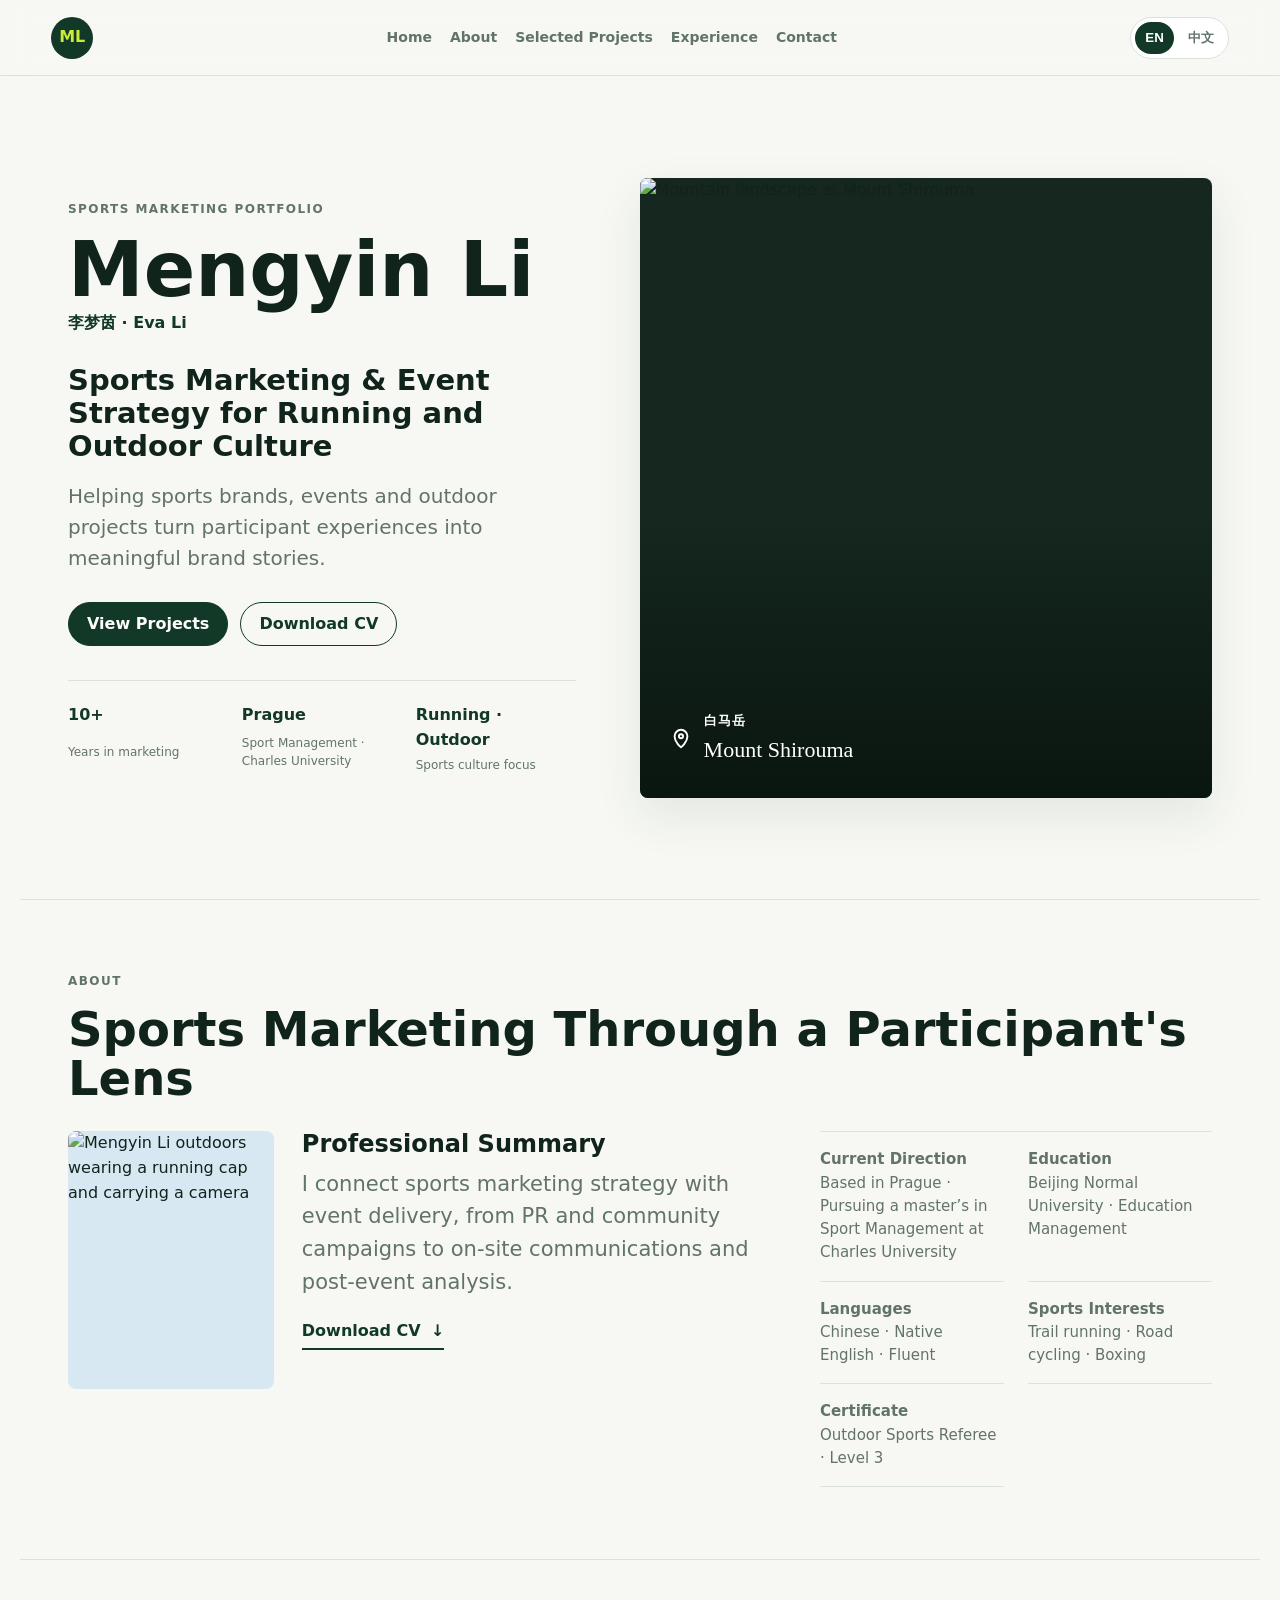
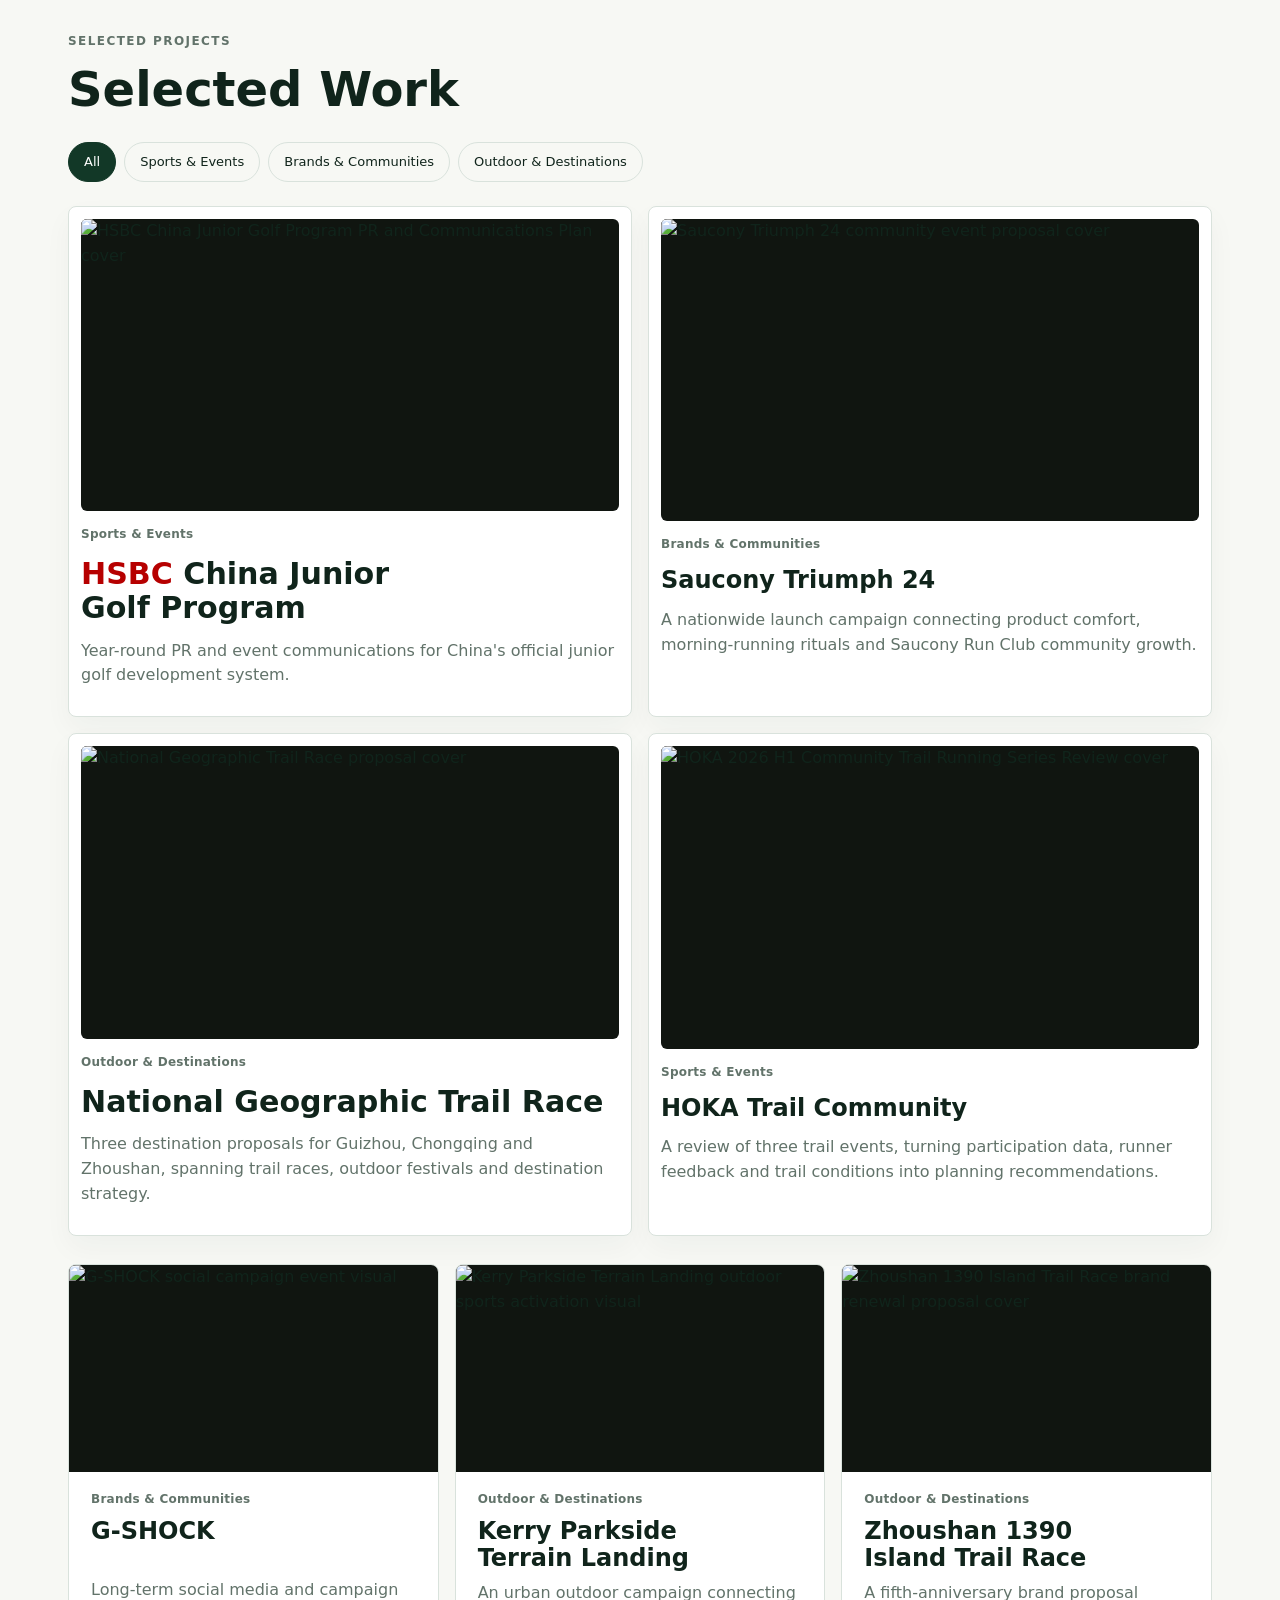
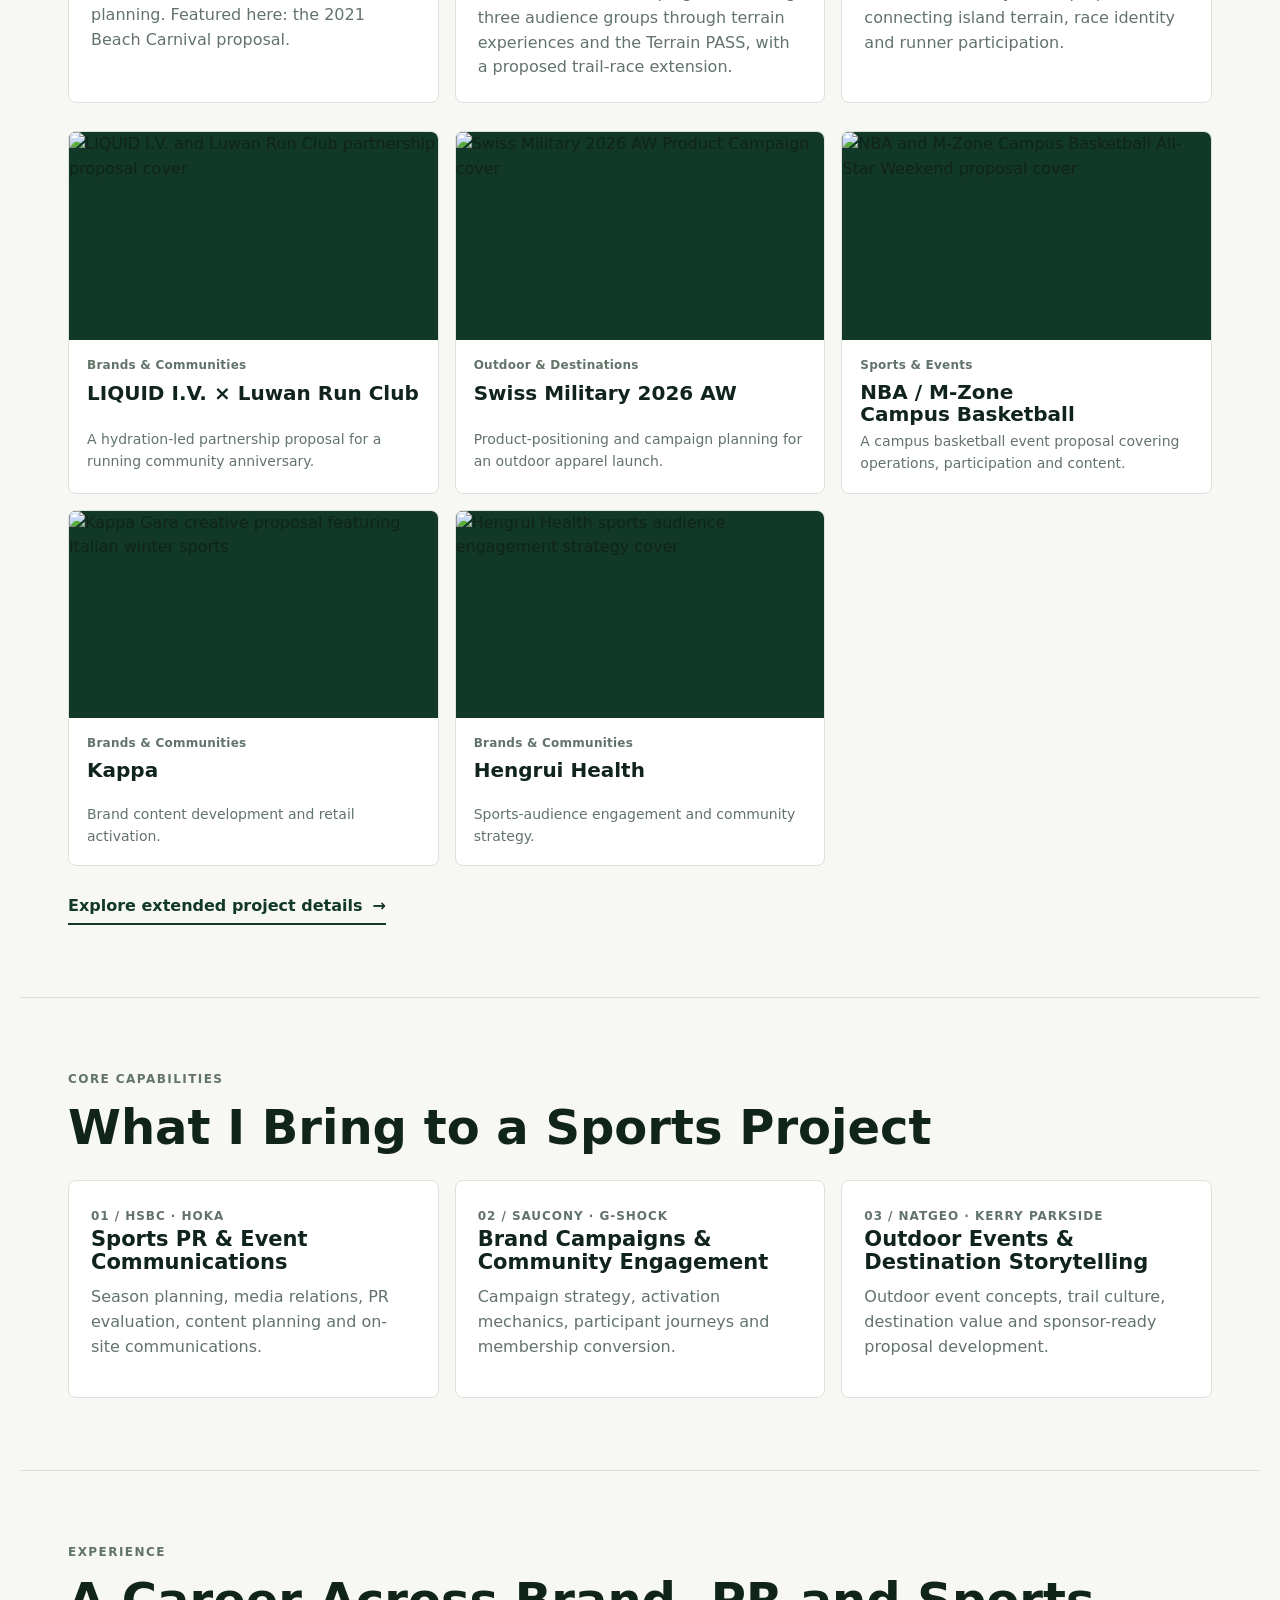
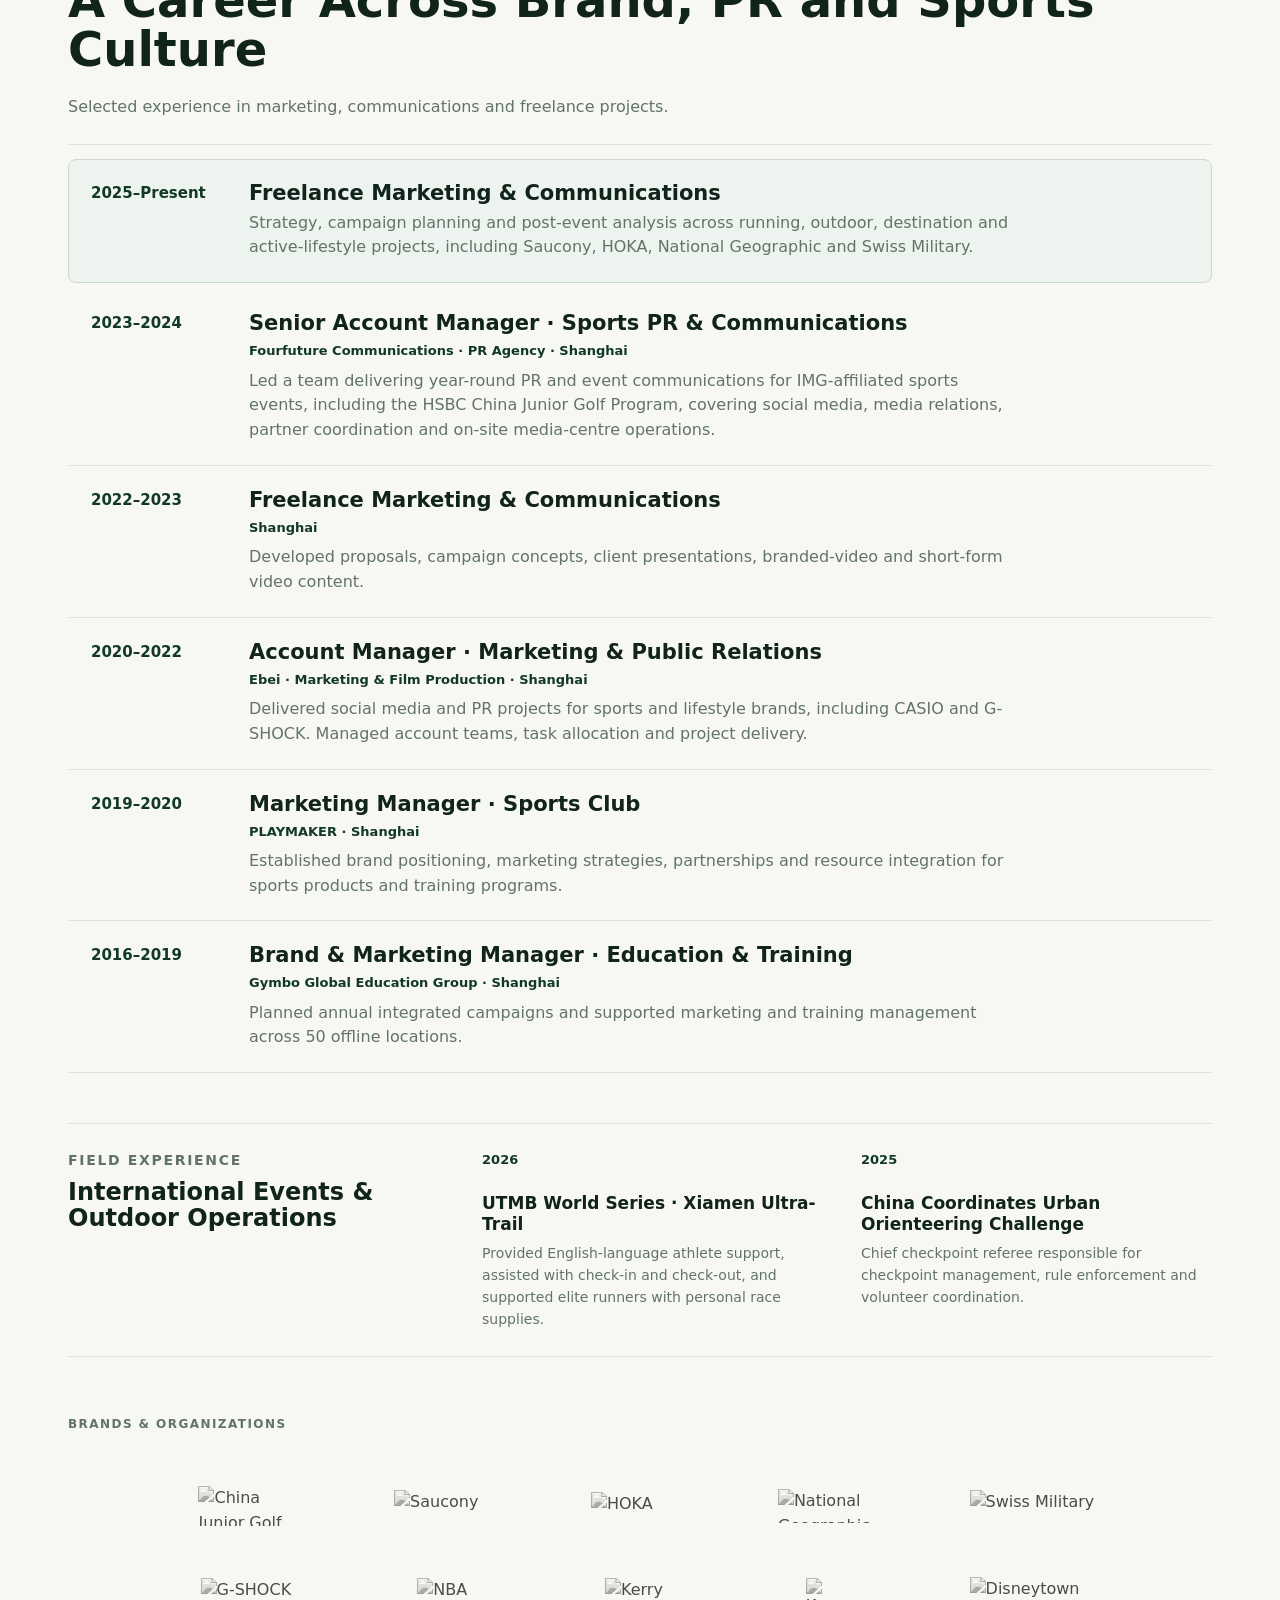
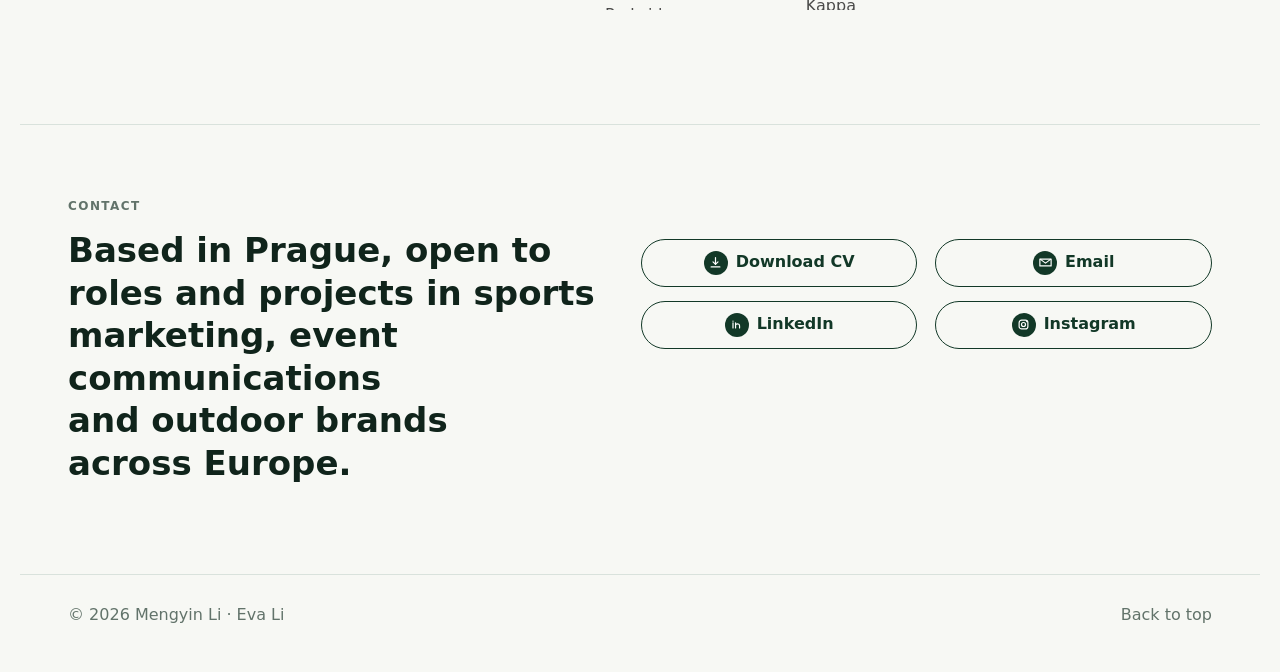
==== commit 13c23fe4: "Unify project filters and refine experience wording" ====
--- a/index.html
+++ b/index.html
@@ -17,7 +17,7 @@
     <meta name="twitter:title" content="Mengyin Li | Sports Marketing & Event Strategy">
     <meta name="twitter:description" content="Sports marketing and event strategy for running and outdoor culture.">
     <meta name="twitter:image" content="https://mengyin0101-coder.github.io/assets/images/mount-shirouma-hero.jpg">
-    <link rel="stylesheet" href="styles.css?v=unified-projects-20261012">
+    <link rel="stylesheet" href="styles.css?v=filter-state-20261013">
   </head>
   <body>
     <header class="site-header">
@@ -50,7 +50,7 @@
           <p class="hero-intro lang-zh-only">为体育品牌、赛事与户外项目，把参与体验沉淀为有共鸣的品牌故事。</p>
           <div class="hero-actions">
             <a class="button primary" href="#projects"><span class="lang-en-only">View Projects</span><span class="lang-zh-only">查看项目</span></a>
-            <a class="button" href="assets/documents/Mengyin_Li_CV.pdf?v=20261012-final" download><span class="lang-en-only">Download CV</span><span class="lang-zh-only">下载 CV</span></a>
+            <a class="button" href="assets/documents/Mengyin_Li_CV.pdf?v=20261013-final" download><span class="lang-en-only">Download CV</span><span class="lang-zh-only">下载 CV</span></a>
           </div>
           <div class="hero-facts" aria-label="Profile highlights">
             <span><strong>10+</strong><small class="lang-en-only">Years in marketing</small><small class="lang-zh-only">年营销传播经验</small></span>
@@ -82,7 +82,7 @@
             <h3 class="lang-en-only">Professional Summary</h3><h3 class="lang-zh-only">职业简介</h3>
             <p class="lang-en-only">I connect sports marketing strategy with event delivery, from PR and community campaigns to on-site communications and post-event analysis.</p>
             <p class="lang-zh-only">我长期深耕体育营销、体育公关、赛事传播与户外社群内容。工作重点是把策略思考落到真实的活动体验中，从全年传播规划、活动机制，到现场传播支持与赛后复盘。</p>
-            <a class="text-link" href="assets/documents/Mengyin_Li_CV.pdf?v=20261012-final" download><span class="lang-en-only">Download CV</span><span class="lang-zh-only">下载英文 CV</span><span aria-hidden="true">↓</span></a>
+            <a class="text-link" href="assets/documents/Mengyin_Li_CV.pdf?v=20261013-final" download><span class="lang-en-only">Download CV</span><span class="lang-zh-only">下载英文 CV</span><span aria-hidden="true">↓</span></a>
           </div>
           <div class="profile-notes">
             <p><strong class="lang-en-only">Current Direction</strong><strong class="lang-zh-only">当前方向</strong><br><span class="lang-en-only">Based in Prague · Pursuing a master’s in Sport Management at Charles University</span><span class="lang-zh-only">常驻布拉格，正在查理大学攻读体育管理硕士</span></p>
@@ -102,7 +102,7 @@
           <h2 class="lang-zh-only">精选案例</h2>
         </div>
         <nav class="project-filters" aria-label="Project categories"><button type="button" data-project-filter="all" aria-pressed="true"><span class="lang-en-only">All</span><span class="lang-zh-only">全部</span></button><button type="button" data-project-filter="events" aria-pressed="false"><span class="lang-en-only">Sports & Events</span><span class="lang-zh-only">体育赛事与传播</span></button><button type="button" data-project-filter="brands" aria-pressed="false"><span class="lang-en-only">Brands & Communities</span><span class="lang-zh-only">品牌活动与社群</span></button><button type="button" data-project-filter="outdoor" aria-pressed="false"><span class="lang-en-only">Outdoor & Destinations</span><span class="lang-zh-only">户外与目的地策略</span></button></nav>
-<div class="project-grid">
+<div class="project-collection"><div class="project-grid">
           <a class="project-card project-featured" href="case-studies.html#hsbc" data-project-category="events">
             <img loading="lazy" decoding="async" class="project-visual" src="assets/home-optimized/hsbc-junior-golf.webp" alt="HSBC China Junior Golf Program PR and Communications Plan cover" width="1280" height="720">
             <div class="project-category"><span class="lang-en-only">Sports & Events</span><span class="lang-zh-only">体育赛事与传播</span></div>
@@ -202,7 +202,7 @@
             </div>
           </a>
         </div>
-        <a class="text-link supporting-link" href="project-snapshots.html"><span class="lang-en-only">Explore extended project details</span><span class="lang-zh-only">查看延展项目详情</span><span aria-hidden="true">→</span></a>
+        </div><a class="text-link supporting-link" href="project-snapshots.html"><span class="lang-en-only">Explore extended project details</span><span class="lang-zh-only">查看延展项目详情</span><span aria-hidden="true">→</span></a>
       </section>
 
       <section class="section focus">
@@ -245,8 +245,8 @@
           <h2 class="lang-en-only">A Career Across Brand, PR and Sports Culture</h2>
           <h2 class="lang-zh-only">横跨品牌、公关与体育文化的职业路径</h2>
         </div>
-        <p class="timeline-note lang-en-only">Selected professional experience from 2016 onward, followed by current independent project work.</p>
-        <p class="timeline-note lang-zh-only">以下为 2016 年以来的主要职业经历，以及目前持续开展的独立项目工作。</p>
+        <p class="timeline-note lang-en-only">Selected experience in marketing, communications and freelance projects.</p>
+        <p class="timeline-note lang-zh-only">营销、传播与自由职业项目的精选经历。</p>
         <div class="timeline">
           <article class="timeline-current"><time>2025–Present</time><div><h3 class="lang-en-only">Freelance Marketing &amp; Communications</h3><h3 class="lang-zh-only">自由职业 · 营销与传播</h3><p class="lang-en-only">Strategy, campaign planning and post-event analysis across running, outdoor, destination and active-lifestyle projects, including Saucony, HOKA, National Geographic and Swiss Military.</p><p class="lang-zh-only">为跑步、户外、目的地与健康运动项目提供策略、品牌活动策划与复盘分析，合作项目包括 Saucony、HOKA、National Geographic 与 Swiss Military。</p></div></article>
           <article><time>2023–2024</time><div><h3 class="lang-en-only">Senior Account Manager · Sports PR &amp; Communications</h3><h3 class="lang-zh-only">高级客户经理 · 体育公关与传播</h3><p class="company-line">Fourfuture Communications · PR Agency · Shanghai</p><p class="lang-en-only">Led a team delivering year-round PR and event communications for IMG-affiliated sports events, including the HSBC China Junior Golf Program, covering social media, media relations, partner coordination and on-site media-centre operations.</p><p class="lang-zh-only">带领团队完成 IMG 相关体育赛事的全年公关与赛事传播，包括汇丰中国青少年高尔夫项目，涵盖社媒运营、媒体关系、合作方协调及现场媒体中心管理。</p></div></article>
@@ -286,7 +286,7 @@
           <h2 class="lang-zh-only">常驻布拉格，期待欧洲体育营销、赛事传播与户外品牌领域的工作及项目合作。</h2>
         </div>
         <div class="contact-links">
-          <a href="assets/documents/Mengyin_Li_CV.pdf?v=20261012-final" download aria-label="Download Mengyin Li CV">
+          <a href="assets/documents/Mengyin_Li_CV.pdf?v=20261013-final" download aria-label="Download Mengyin Li CV">
             <span class="contact-icon" aria-hidden="true"><svg viewBox="0 0 24 24"><path d="M12 4v11m-4-4 4 4 4-4M5 19h14"/></svg></span><span class="lang-en-only">Download CV</span><span class="lang-zh-only">下载 CV</span>
           </a>
           <a href="mailto:mengyin0101@gmail.com" aria-label="Email Mengyin Li">
@@ -306,6 +306,6 @@
       <p>© <span id="year"></span> Mengyin Li · Eva Li</p>
       <a href="#home"><span class="lang-en-only">Back to top</span><span class="lang-zh-only">返回顶部</span></a>
     </footer>
-    <script src="script.js?v=unified-projects-20261012"></script>
+    <script src="script.js?v=filter-state-20261013"></script>
   </body>
 </html>
--- a/styles.css
+++ b/styles.css
@@ -2367,3 +2367,12 @@
 #projects .project-grid { grid-template-columns: repeat(2, minmax(0, 1fr)); }
 #projects .project-card { grid-column: auto; }
 @media (max-width: 700px) { #projects .project-grid { grid-template-columns: 1fr; } }
+
+.project-collection.is-filtered { display: grid; grid-template-columns: repeat(2,minmax(0,1fr)); gap: 24px; }
+#projects .is-filtered > :is(.project-grid,.snapshot-grid,.snapshot-list):not([hidden]) { display: contents; }
+#projects .is-filtered [data-project-category] { display: flex; flex-direction: column; gap: 14px; padding: 12px; grid-column: auto; overflow: hidden; border: 1px solid var(--line); border-radius: 8px; background: var(--panel); }
+#projects .is-filtered :is(.snapshot-list-content,.snapshot-list-cover) { display: contents; }
+#projects .is-filtered img { display: block; width: 100%; height: auto; aspect-ratio: 16/9; object-fit: contain; margin: 0; border-radius: 5px; background: var(--green); }
+#projects .is-filtered h3 { min-height: 0; margin: 0; font-size: 24px; line-height: 1.3; }
+#projects .is-filtered p { margin: 0; }
+@media (max-width:700px) { .project-collection.is-filtered { grid-template-columns: 1fr; } }
